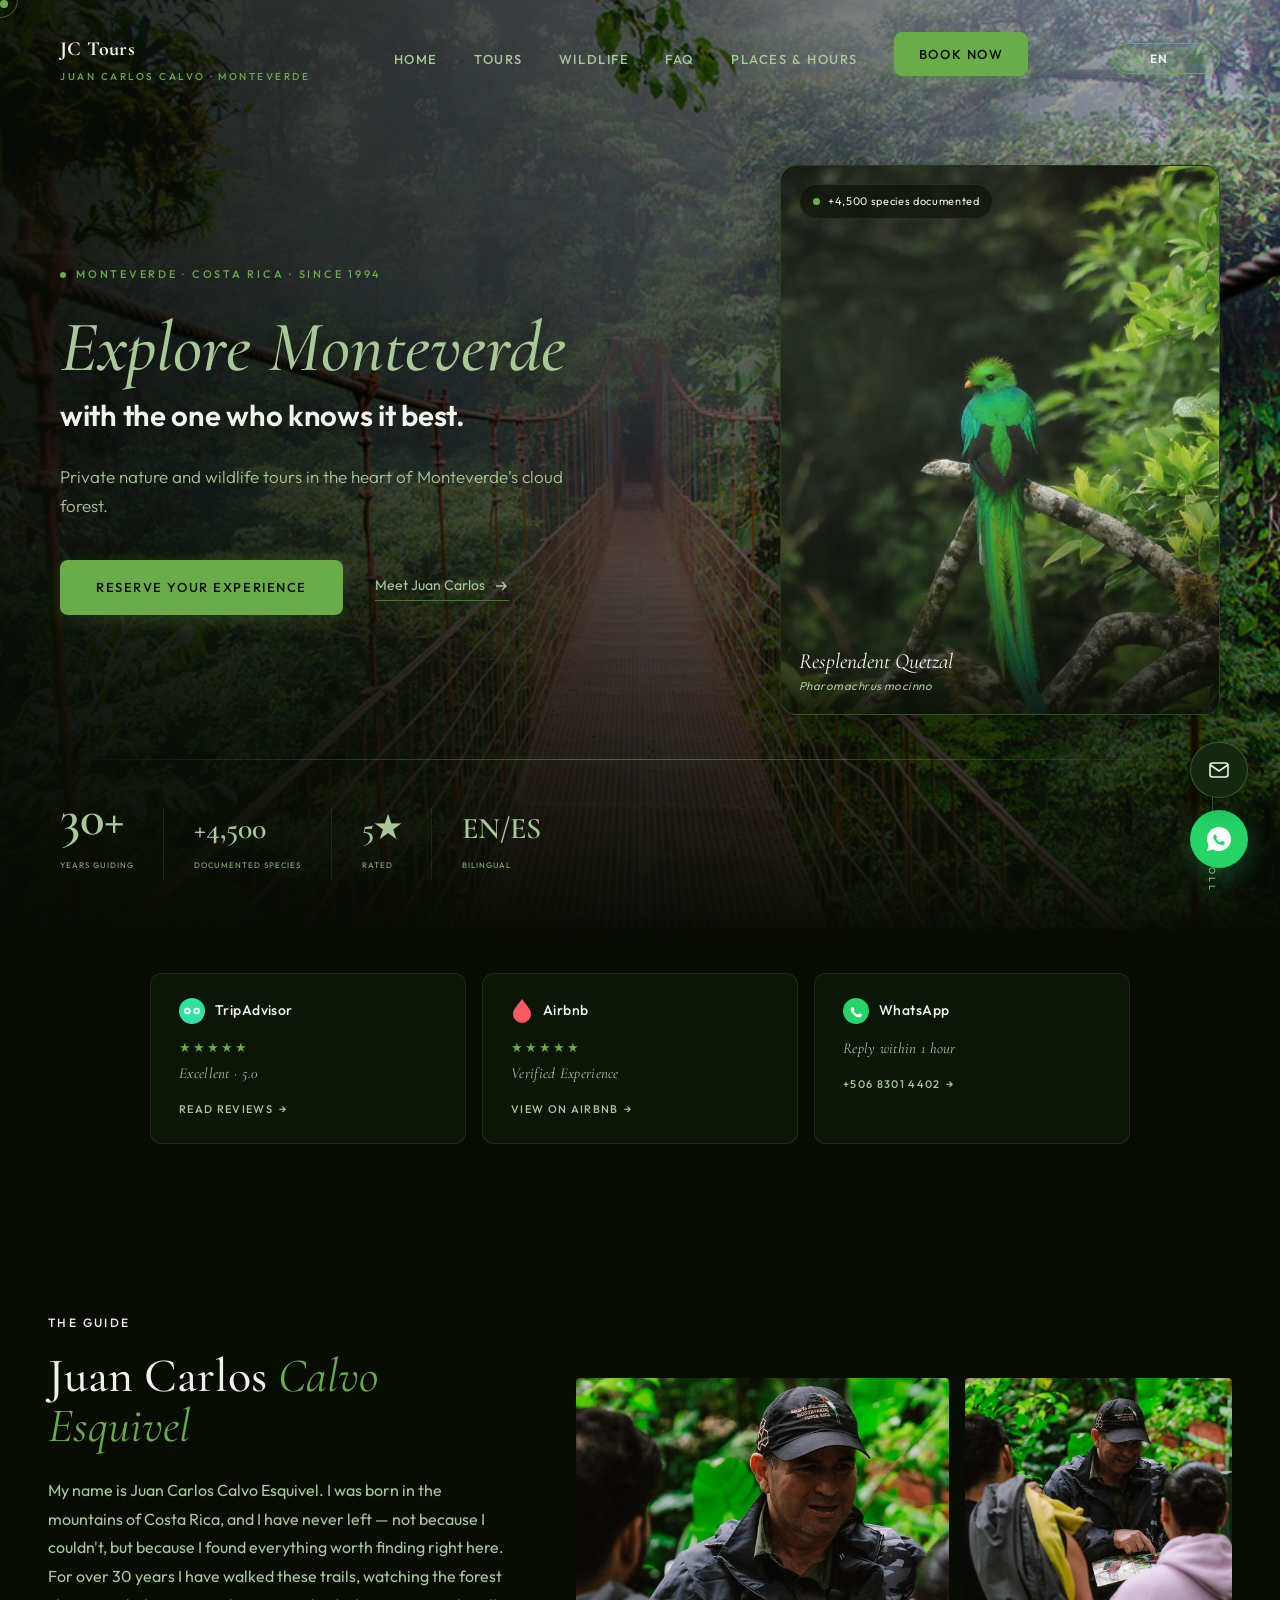
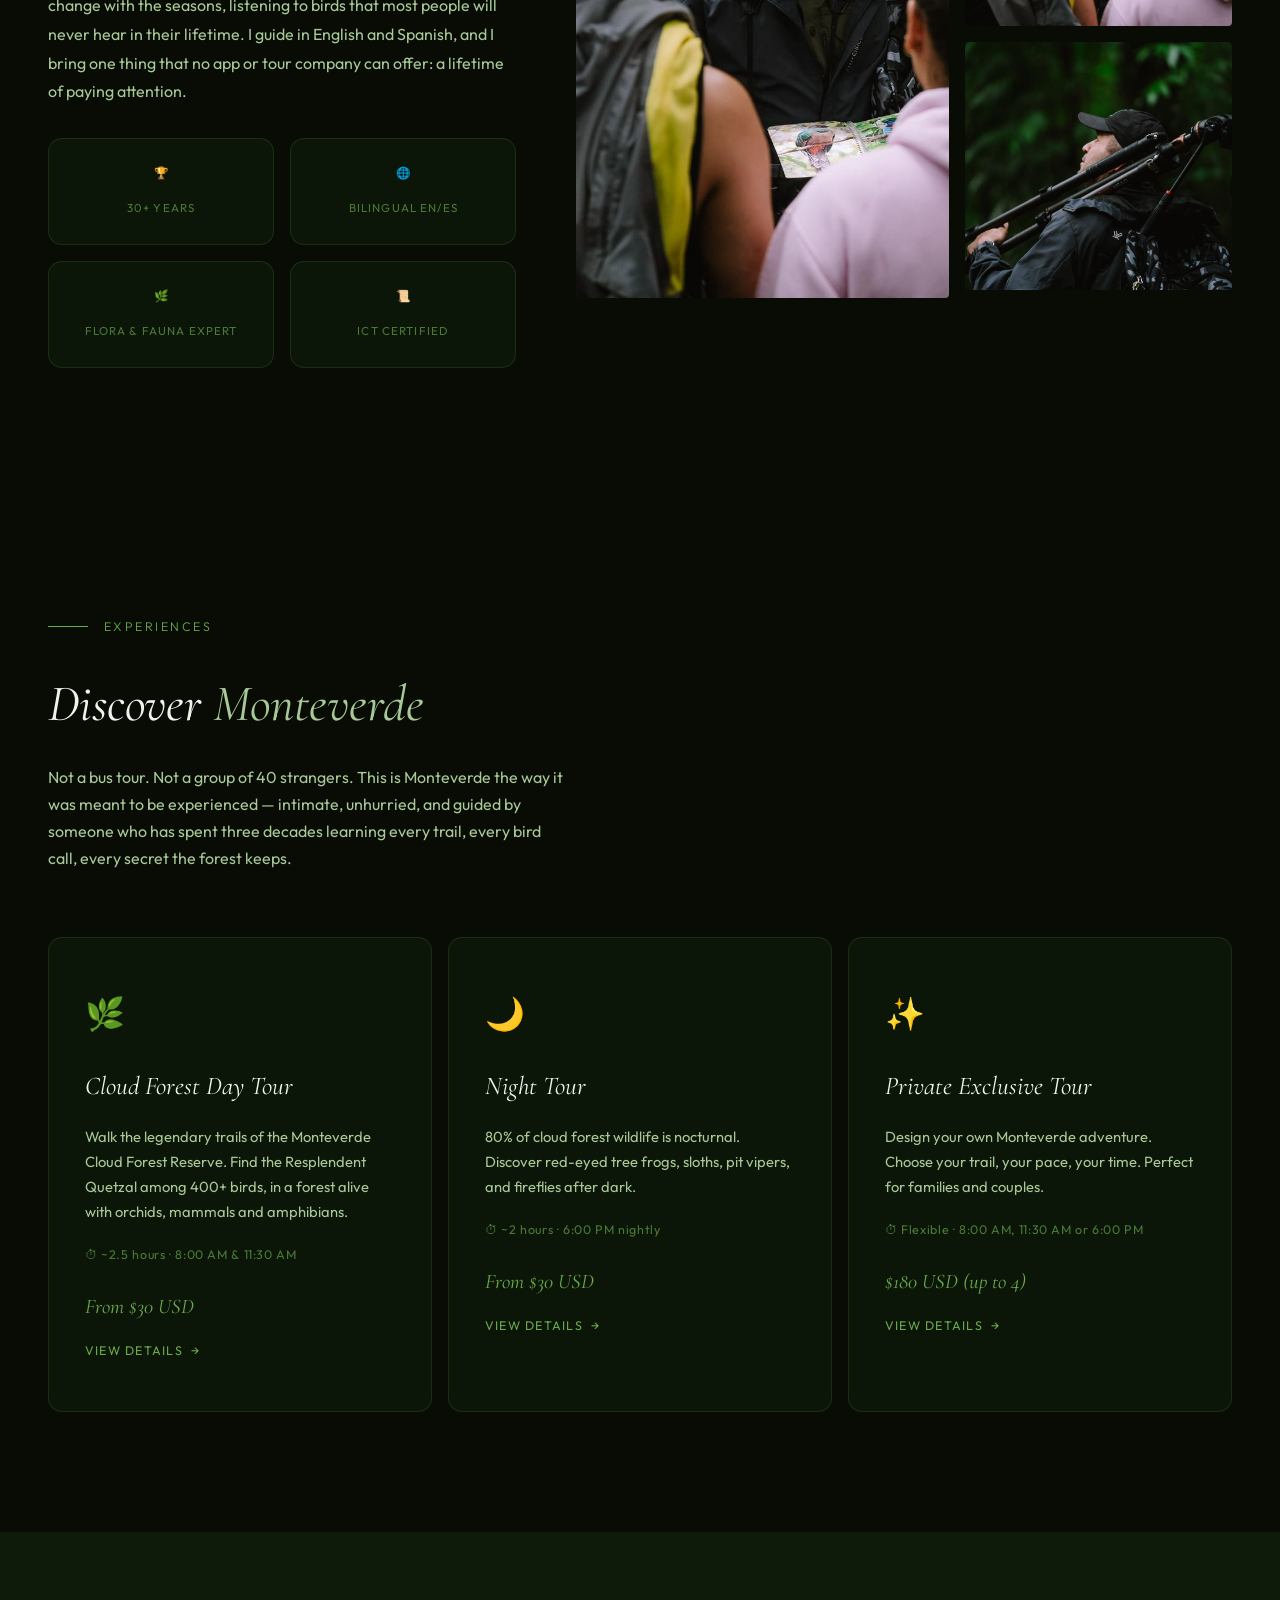
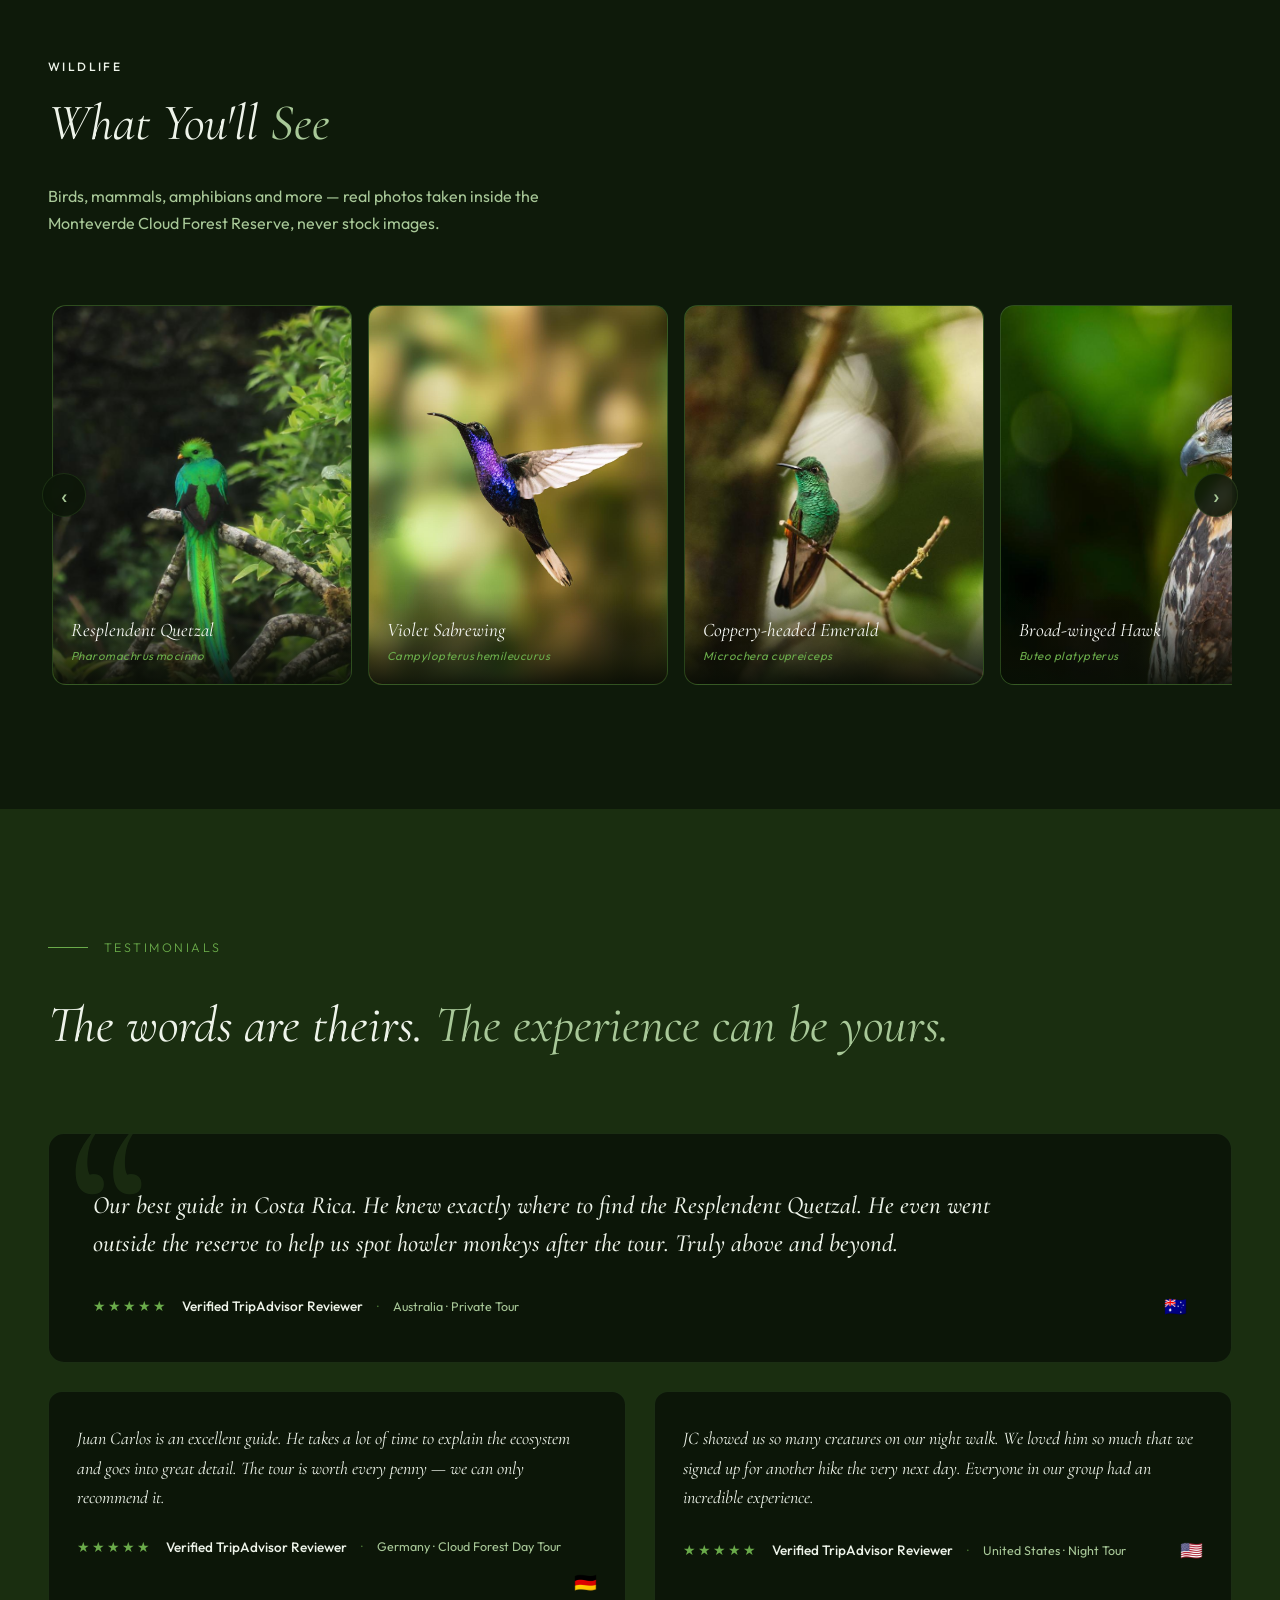
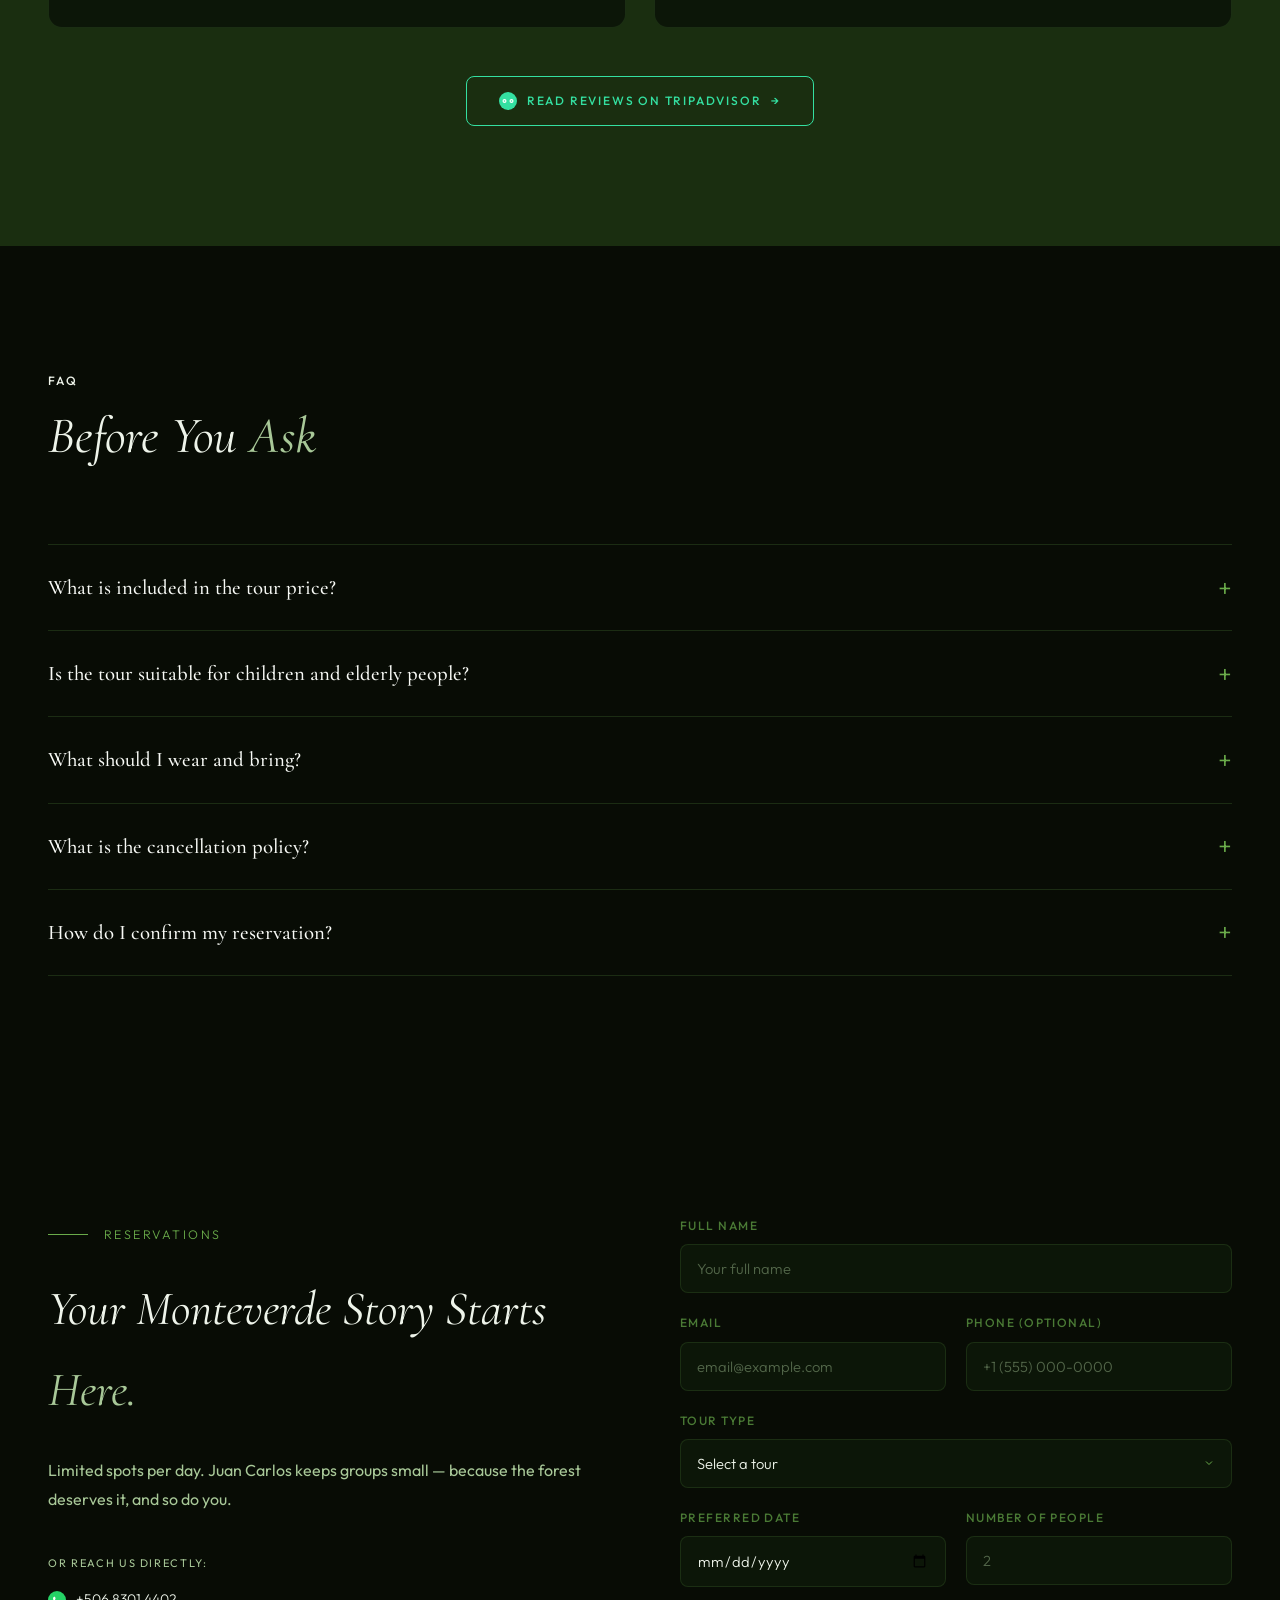
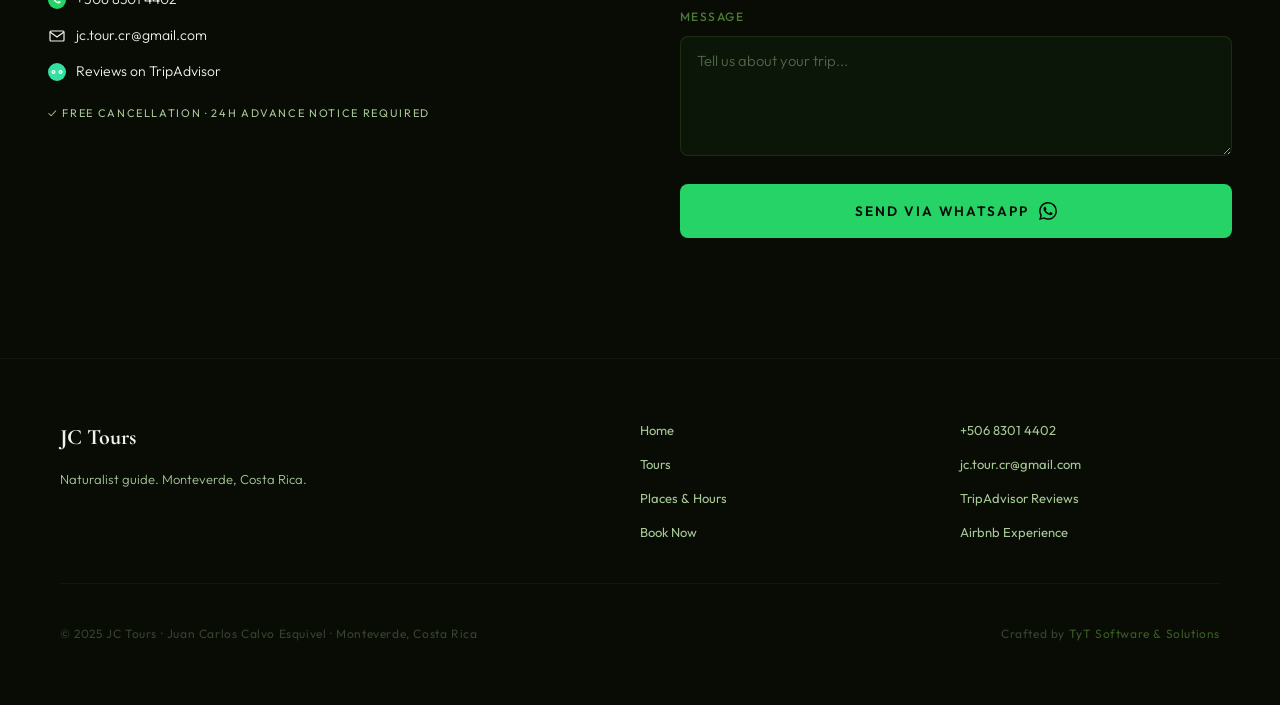
==== index.html @ 294c05a9 "Ronda 3: contact info, hero copy, translation pill, email float, ICT modal, biodiversity + responsiv" ====
<!DOCTYPE html>
<html lang="en">
<head>
  <meta charset="UTF-8">
  <meta name="viewport" content="width=device-width, initial-scale=1.0">
  <title>JC Tours | Monteverde Cloud Forest Guide</title>
  <meta name="description" content="30+ years guiding travelers through Monteverde's cloud forest. Expert naturalist tours, bird watching, and night wildlife experiences in Costa Rica.">
  <link rel="preconnect" href="https://fonts.googleapis.com">
  <link rel="preconnect" href="https://fonts.gstatic.com" crossorigin>
  <link href="https://fonts.googleapis.com/css2?family=Cormorant+Garamond:ital,wght@0,400;0,500;0,600;1,400;1,600&family=Outfit:wght@300;400;500;600&display=swap" rel="stylesheet">
  <link rel="preload" as="image" href="images/hero/hero-bridge.jpg">
  <link rel="stylesheet" href="css/styles.css">
</head>
<body>

  <!-- Hero Section -->
  <section class="hero" id="home">
    <div class="hero-overlay"></div>
    <div class="hero-canvas">
      <div class="orb orb-1"></div>
      <div class="orb orb-2"></div>
      <div class="orb orb-3"></div>
      <div class="grain"></div>
    </div>

    <nav class="hero-nav">
      <a href="index.html" class="logo">
        <span class="logo-main">JC Tours</span>
        <span class="logo-sub">Juan Carlos Calvo &middot; Monteverde</span>
      </a>
      <ul class="nav-links" id="navLinks">
        <li><a href="index.html" data-en="Home" data-es="Inicio">Home</a></li>
        <li><a href="tours.html" data-en="Tours" data-es="Tours">Tours</a></li>
        <li><a href="#wildlife" data-en="Wildlife" data-es="Fauna">Wildlife</a></li>
        <li><a href="#faq" data-en="FAQ" data-es="Preguntas">FAQ</a></li>
        <li><a href="places.html" data-en="Places & Hours" data-es="Lugares">Places & Hours</a></li>
        <li><a href="#booking" class="nav-cta" data-en="Book Now" data-es="Reservar">Book Now</a></li>
      </ul>
      <div class="nav-right">
        <button class="lang-toggle" id="langToggle" type="button" aria-label="Switch language / Cambiar idioma">
          <svg class="lang-toggle-icon" viewBox="0 0 24 24" fill="none" stroke="currentColor" stroke-width="1.6" stroke-linecap="round" stroke-linejoin="round" aria-hidden="true">
            <path d="M4 5h7M9 3v2c0 4-2.4 7-5 8.5"/>
            <path d="M5 9c0 2.6 2.6 4.6 5.5 5.5"/>
            <path d="M12 20l4-9 4 9M13.4 17h5.2"/>
          </svg>
          <span class="lang-code lang-code--active" data-lang-active>EN</span>
          <span class="lang-sep" aria-hidden="true">/</span>
          <span class="lang-code lang-code--inactive" data-lang-inactive>ES</span>
        </button>
        <button class="hamburger" id="hamburger" aria-label="Menu" aria-expanded="false" aria-controls="navLinks">
          <span></span><span></span>
        </button>
      </div>
    </nav>

    <div class="hero-content">
      <div class="hero-main">
        <div class="hero-copy">
          <div class="hero-tag">
            <span class="tag-dot"></span>
            <span data-en="Monteverde &middot; Costa Rica &middot; Since 1994"
                  data-es="Monteverde &middot; Costa Rica &middot; Desde 1994">
              Monteverde &middot; Costa Rica &middot; Since 1994
            </span>
          </div>
          <h1 class="hero-title hero-title--slogan">
            <span class="line-1">
              <em data-en="Explore Monteverde"
                  data-es="Explor&aacute; Monteverde">Explore Monteverde</em>
            </span>
            <span class="line-2"
                  data-en="with the one who knows it best."
                  data-es="con quien mejor lo conoce.">
              with the one who knows it best.
            </span>
          </h1>
          <p class="hero-sub"
             data-en="Private nature and wildlife tours in the heart of Monteverde's cloud forest."
             data-es="Tours privados de naturaleza y fauna en el coraz&oacute;n del bosque nuboso de Monteverde.">
            Private nature and wildlife tours in the heart of Monteverde's cloud forest.
          </p>
          <div class="hero-actions">
            <a href="#booking" class="btn-primary"
               data-en="Reserve Your Experience"
               data-es="Reserv&aacute; tu Experiencia">Reserve Your Experience</a>
            <a href="#guia" class="btn-text">
              <span data-en="Meet Juan Carlos" data-es="Conoc&eacute; a Juan Carlos">Meet Juan Carlos</span>
              <svg width="16" height="16" viewBox="0 0 16 16" fill="none">
                <path d="M3 8h10M9 4l4 4-4 4" stroke="currentColor" stroke-width="1.5"/>
              </svg>
            </a>
          </div>
        </div>

        <aside class="hero-showcase">
          <div class="fauna-spotlight" id="faunaSpotlight" aria-label="Featured cloud forest species">
            <div class="spotlight-atmosphere" aria-hidden="true">
              <span class="spotlight-mist"></span>
              <span class="spotlight-particles">
                <i></i><i></i><i></i><i></i><i></i><i></i><i></i>
              </span>
            </div>
            <div class="spotlight-media"></div>
            <div class="spotlight-overlay">
              <div class="spotlight-badge">
                <span class="spotlight-dot"></span>
                <span data-en="+4,500 species documented" data-es="+4.500 especies documentadas">+4,500 species documented</span>
              </div>
              <div class="spotlight-foot">
                <div class="spotlight-info">
                  <span class="spotlight-common"></span>
                  <span class="spotlight-sci"></span>
                </div>
              </div>
            </div>
          </div>
        </aside>
      </div>

      <div class="hero-stats">
        <div class="stat stat--lead">
          <span class="stat-num" data-target="30" data-suffix="+">30+</span>
          <span class="stat-label" data-en="Years guiding" data-es="A&ntilde;os guiando">Years guiding</span>
        </div>
        <div class="stat">
          <span class="stat-num" data-target="4500" data-prefix="+">+4,500</span>
          <span class="stat-label" data-en="Documented species" data-es="Especies documentadas">Documented species</span>
        </div>
        <div class="stat">
          <span class="stat-num">5&#9733;</span>
          <span class="stat-label" data-en="Rated" data-es="Calificaci&oacute;n">Rated</span>
        </div>
        <div class="stat">
          <span class="stat-num">EN/ES</span>
          <span class="stat-label" data-en="Bilingual" data-es="Biling&uuml;e">Bilingual</span>
        </div>
      </div>
    </div>

    <div class="scroll-indicator">
      <div class="scroll-line"></div>
      <span data-en="Scroll" data-es="Bajar">Scroll</span>
    </div>
  </section>

  <!-- Social Proof Trust Bar -->
  <section class="trust-bar reveal">
    <div class="trust-inner">
      <a href="https://www.tripadvisor.com/Attraction_Review-g309277-d11739359-Reviews-JC_Nature_Tour-Monteverde_Cloud_Forest_Reserve_Monteverde_Province_of_Puntarenas.html"
         target="_blank" rel="noopener" class="trust-item">
        <div class="trust-logo">
          <svg width="26" height="26" viewBox="0 0 28 28" fill="none" aria-hidden="true">
            <circle cx="14" cy="14" r="14" fill="#34E0A1"/>
            <circle cx="9" cy="14" r="3.5" fill="white"/>
            <circle cx="19" cy="14" r="3.5" fill="white"/>
            <circle cx="9" cy="14" r="1.5" fill="#34E0A1"/>
            <circle cx="19" cy="14" r="1.5" fill="#34E0A1"/>
          </svg>
          <span class="trust-platform">TripAdvisor</span>
        </div>
        <div class="trust-rating">
          <span class="trust-stars" aria-hidden="true">&#9733;&#9733;&#9733;&#9733;&#9733;</span>
          <span class="trust-score" data-en="Excellent &middot; 5.0" data-es="Excelente &middot; 5.0">Excellent &middot; 5.0</span>
        </div>
        <span class="trust-cta">
          <span data-en="Read reviews" data-es="Ver rese&ntilde;as">Read reviews</span>
          <span class="trust-arrow" aria-hidden="true">&rarr;</span>
        </span>
      </a>
      <a href="https://www.airbnb.co.cr/experiences/6914172"
         target="_blank" rel="noopener" class="trust-item">
        <div class="trust-logo">
          <svg width="22" height="26" viewBox="0 0 22 26" fill="none" aria-hidden="true">
            <path d="M11 1C7 7 2 11 2 16a9 9 0 0018 0C20 11 15 7 11 1z" fill="#FF5A5F"/>
          </svg>
          <span class="trust-platform">Airbnb</span>
        </div>
        <div class="trust-rating">
          <span class="trust-stars" aria-hidden="true">&#9733;&#9733;&#9733;&#9733;&#9733;</span>
          <span class="trust-score" data-en="Verified Experience" data-es="Experiencia Verificada">Verified Experience</span>
        </div>
        <span class="trust-cta">
          <span data-en="View on Airbnb" data-es="Ver en Airbnb">View on Airbnb</span>
          <span class="trust-arrow" aria-hidden="true">&rarr;</span>
        </span>
      </a>
      <a href="https://wa.me/50683014402" target="_blank" rel="noopener" class="trust-item">
        <div class="trust-logo">
          <svg width="26" height="26" viewBox="0 0 28 28" fill="none" aria-hidden="true">
            <circle cx="14" cy="14" r="14" fill="#25D366"/>
            <path d="M20 17.5c-.3-.1-1.7-.8-2-1-.3-.1-.5-.1-.7.1-.2.3-.8.9-1 1.1-.2.2-.3.2-.6.1-.3-.2-1.3-.5-2.5-1.6-.9-.8-1.5-1.8-1.7-2.1-.2-.3 0-.5.1-.6.1-.1.3-.3.4-.4.1-.1.2-.3.2-.4 0-.2-.7-1.7-.9-2.3-.2-.6-.5-.5-.7-.5h-.6c-.2 0-.5.1-.8.4-.3.3-1 1-1 2.4s1.1 2.8 1.2 3c.1.2 2.1 3.2 5.1 4.5.7.3 1.3.5 1.7.6.7.2 1.4.2 1.9.1.6-.1 1.7-.7 2-1.4.2-.7.2-1.2.2-1.3 0-.1-.2-.2-.5-.3z" fill="white"/>
          </svg>
          <span class="trust-platform">WhatsApp</span>
        </div>
        <div class="trust-rating">
          <span class="trust-score" data-en="Reply within 1 hour" data-es="Responde en 1 hora">Reply within 1 hour</span>
        </div>
        <span class="trust-cta">
          <span>+506 8301 4402</span>
          <span class="trust-arrow" aria-hidden="true">&rarr;</span>
        </span>
      </a>
    </div>
  </section>

  <!-- The Guide -->
  <section class="section about" id="guia">
    <div class="container about-grid">
      <div class="about-text reveal">
        <span class="section-tag" data-en="THE GUIDE" data-es="EL GU&Iacute;A">THE GUIDE</span>
        <h2 class="section-title" data-en="Juan Carlos <em>Calvo Esquivel</em>" data-es="Juan Carlos <em>Calvo Esquivel</em>">Juan Carlos <em>Calvo Esquivel</em></h2>
        <p data-en="My name is Juan Carlos Calvo Esquivel. I was born in the mountains of Costa Rica, and I have never left &mdash; not because I couldn't, but because I found everything worth finding right here. For over 30 years I have walked these trails, watching the forest change with the seasons, listening to birds that most people will never hear in their lifetime. I guide in English and Spanish, and I bring one thing that no app or tour company can offer: a lifetime of paying attention."
           data-es="Mi nombre es Juan Carlos Calvo Esquivel. Nac&iacute; en las monta&ntilde;as de Costa Rica y nunca me fui &mdash; no porque no pudiera, sino porque aqu&iacute; encontr&eacute; todo lo que vale la pena encontrar. Por m&aacute;s de 30 a&ntilde;os he caminado estos senderos, viendo el bosque cambiar con las estaciones, escuchando aves que la mayor&iacute;a nunca escuchar&aacute; en su vida. Gu&iacute;o en ingl&eacute;s y espa&ntilde;ol, y traigo algo que ninguna app ni agencia puede ofrecer: una vida entera prestando atenci&oacute;n.">My name is Juan Carlos Calvo Esquivel. I was born in the mountains of Costa Rica, and I have never left &mdash; not because I couldn't, but because I found everything worth finding right here. For over 30 years I have walked these trails, watching the forest change with the seasons, listening to birds that most people will never hear in their lifetime. I guide in English and Spanish, and I bring one thing that no app or tour company can offer: a lifetime of paying attention.</p>

        <div class="credential-badges">
          <div class="credential">
            <span class="credential-icon">&#127942;</span>
            <span data-en="30+ Years" data-es="30+ A&ntilde;os">30+ Years</span>
          </div>
          <div class="credential">
            <span class="credential-icon">&#127760;</span>
            <span data-en="Bilingual EN/ES" data-es="Biling&uuml;e EN/ES">Bilingual EN/ES</span>
          </div>
          <div class="credential">
            <span class="credential-icon">&#127807;</span>
            <span data-en="Flora & Fauna Expert" data-es="Experto en Flora y Fauna">Flora & Fauna Expert</span>
          </div>
          <button type="button" class="credential credential-btn" id="ictTrigger"
                  aria-haspopup="dialog" aria-controls="ictModal"
                  aria-label="ICT Certified &mdash; view certificate / Certificado ICT &mdash; ver certificado">
            <span class="credential-icon">&#128220;</span>
            <span data-en="ICT Certified" data-es="Certificado ICT">ICT Certified</span>
          </button>
        </div>
      </div>
      <div class="guide-photos">
        <div class="guide-photo-main">
          <img src="images/guide/guide-group.jpeg" alt="Juan Carlos with guests in Monteverde">
        </div>
        <div class="guide-photo-stack">
          <img src="images/guide/guide-teaching.jpeg" alt="Juan Carlos explaining wildlife">
          <img src="images/guide/guide-action.jpeg" alt="Juan Carlos scanning the forest canopy">
        </div>
      </div>
    </div>
  </section>

  <!-- Featured Experiences -->
  <section class="section">
    <div class="container">
      <div class="section-header reveal">
        <div class="eyebrow" data-en="Experiences" data-es="Experiencias">Experiences</div>
        <h2 data-en="Discover <em>Monteverde</em>" data-es="Descubre <em>Monteverde</em>">Discover <em>Monteverde</em></h2>
        <p data-en="Not a bus tour. Not a group of 40 strangers. This is Monteverde the way it was meant to be experienced &mdash; intimate, unhurried, and guided by someone who has spent three decades learning every trail, every bird call, every secret the forest keeps."
           data-es="No es un tour en bus. No es un grupo de 40 extra&ntilde;os. Esto es Monteverde como debe experimentarse &mdash; &iacute;ntimo, sin prisa, guiado por alguien que ha pasado tres d&eacute;cadas aprendiendo cada sendero.">Not a bus tour. Not a group of 40 strangers. This is Monteverde the way it was meant to be experienced &mdash; intimate, unhurried, and guided by someone who has spent three decades learning every trail, every bird call, every secret the forest keeps.</p>
      </div>
      <div class="experiences-grid">
        <div class="exp-card reveal">
          <span class="exp-icon">&#127807;</span>
          <h3 data-en="Cloud Forest Day Tour" data-es="Tour Diurno del Bosque Nuboso">Cloud Forest Day Tour</h3>
          <p data-en="Walk the legendary trails of the Monteverde Cloud Forest Reserve. Find the Resplendent Quetzal among 400+ birds, in a forest alive with orchids, mammals and amphibians." data-es="Record&aacute; los senderos legendarios de la Reserva del Bosque Nuboso de Monteverde. Encontr&aacute; el Quetzal Resplandeciente entre m&aacute;s de 400 aves, en un bosque lleno de orqu&iacute;deas, mam&iacute;feros y anfibios.">Walk the legendary trails of the Monteverde Cloud Forest Reserve. Find the Resplendent Quetzal among 400+ birds, in a forest alive with orchids, mammals and amphibians.</p>
          <div class="exp-meta">
            <span data-en="&#9201; ~2.5 hours &middot; 8:00 AM & 11:30 AM" data-es="&#9201; ~2.5 horas &middot; 8:00 AM & 11:30 AM">&#9201; ~2.5 hours &middot; 8:00 AM & 11:30 AM</span>
          </div>
          <div class="exp-price" data-en="From $30 USD" data-es="Desde $30 USD">From $30 USD</div>
          <a href="tours.html#day-tour" class="exp-link"><span data-en="View Details" data-es="Ver Detalles">View Details</span><span class="exp-arrow" aria-hidden="true">&rarr;</span></a>
        </div>
        <div class="exp-card reveal">
          <span class="exp-icon">&#127769;</span>
          <h3 data-en="Night Tour" data-es="Tour Nocturno">Night Tour</h3>
          <p data-en="80% of cloud forest wildlife is nocturnal. Discover red-eyed tree frogs, sloths, pit vipers, and fireflies after dark." data-es="El 80% de la fauna del bosque nuboso es nocturna. Descubre ranas de ojos rojos, perezosos, v&iacute;boras y luci&eacute;rnagas.">80% of cloud forest wildlife is nocturnal. Discover red-eyed tree frogs, sloths, pit vipers, and fireflies after dark.</p>
          <div class="exp-meta">
            <span data-en="&#9201; ~2 hours &middot; 6:00 PM nightly" data-es="&#9201; ~2 horas &middot; 6:00 PM cada noche">&#9201; ~2 hours &middot; 6:00 PM nightly</span>
          </div>
          <div class="exp-price" data-en="From $30 USD" data-es="Desde $30 USD">From $30 USD</div>
          <a href="tours.html#night-tour" class="exp-link"><span data-en="View Details" data-es="Ver Detalles">View Details</span><span class="exp-arrow" aria-hidden="true">&rarr;</span></a>
        </div>
        <div class="exp-card reveal">
          <span class="exp-icon">&#10024;</span>
          <h3 data-en="Private Exclusive Tour" data-es="Tour Privado Exclusivo">Private Exclusive Tour</h3>
          <p data-en="Design your own Monteverde adventure. Choose your trail, your pace, your time. Perfect for families and couples." data-es="Dise&ntilde;a tu propia aventura en Monteverde. Escoge tu sendero, tu ritmo, tu horario. Perfecto para familias y parejas.">Design your own Monteverde adventure. Choose your trail, your pace, your time. Perfect for families and couples.</p>
          <div class="exp-meta">
            <span data-en="&#9201; Flexible &middot; 8:00 AM, 11:30 AM or 6:00 PM" data-es="&#9201; Flexible &middot; 8:00 AM, 11:30 AM o 6:00 PM">&#9201; Flexible &middot; 8:00 AM, 11:30 AM or 6:00 PM</span>
          </div>
          <div class="exp-price" data-en="$180 USD (up to 4)" data-es="$180 USD (hasta 4)">$180 USD (up to 4)</div>
          <a href="tours.html#private-tour" class="exp-link"><span data-en="View Details" data-es="Ver Detalles">View Details</span><span class="exp-arrow" aria-hidden="true">&rarr;</span></a>
        </div>
      </div>
    </div>
  </section>

  <!-- Wildlife -->
  <section class="wildlife" id="wildlife">
    <div class="container">
      <div class="section-header">
        <span class="section-tag" data-en="WILDLIFE" data-es="FAUNA">WILDLIFE</span>
        <h2 class="section-title" data-en="What You'll <em>See</em>" data-es="Qu&eacute; <em>Ver&aacute;s</em>">What You'll <em>See</em></h2>
        <p class="section-sub"
           data-en="Birds, mammals, amphibians and more &mdash; real photos taken inside the Monteverde Cloud Forest Reserve, never stock images."
           data-es="Aves, mam&iacute;feros, anfibios y m&aacute;s &mdash; fotos reales tomadas dentro de la Reserva de Monteverde, nunca de banco de im&aacute;genes.">
          Birds, mammals, amphibians and more &mdash; real photos taken inside the Monteverde Cloud Forest Reserve, never stock images.
        </p>
      </div>
      <div class="fauna-carousel" id="faunaCarousel">
        <button class="fauna-arrow fauna-arrow--prev" type="button" aria-label="Previous species"
                data-label-en="Previous species" data-label-es="Especie anterior">&#8249;</button>
        <div class="fauna-viewport">
          <div class="fauna-track"></div>
        </div>
        <button class="fauna-arrow fauna-arrow--next" type="button" aria-label="Next species"
                data-label-en="Next species" data-label-es="Siguiente especie">&#8250;</button>
      </div>
    </div>
  </section>

  <!-- Testimonials -->
  <section class="section testimonials-section">
    <div class="container">
      <div class="section-header reveal">
        <div class="eyebrow" data-en="Testimonials" data-es="Testimonios">Testimonials</div>
        <h2 data-en="The words are theirs. <em>The experience can be yours.</em>" data-es="Las palabras son de ellos. <em>La experiencia puede ser tuya.</em>">The words are theirs. <em>The experience can be yours.</em></h2>
      </div>
      <div class="testimonials">
        <figure class="tm-feature reveal">
          <blockquote class="tm-quote" data-en="Our best guide in Costa Rica. He knew exactly where to find the Resplendent Quetzal. He even went outside the reserve to help us spot howler monkeys after the tour. Truly above and beyond." data-es="El mejor gu&iacute;a en Costa Rica. Sab&iacute;a exactamente d&oacute;nde encontrar el Quetzal Resplandeciente. Incluso fue fuera de la reserva para ayudarnos a ver monos congo despu&eacute;s del tour. Mucho m&aacute;s all&aacute; de lo esperado.">Our best guide in Costa Rica. He knew exactly where to find the Resplendent Quetzal. He even went outside the reserve to help us spot howler monkeys after the tour. Truly above and beyond.</blockquote>
          <figcaption class="tm-meta">
            <span class="tm-stars" aria-hidden="true">&#9733;&#9733;&#9733;&#9733;&#9733;</span>
            <span class="tm-author">Verified TripAdvisor Reviewer</span>
            <span class="tm-origin" data-en="Australia &middot; Private Tour" data-es="Australia &middot; Tour Privado">Australia &middot; Private Tour</span>
            <span class="tm-flag" aria-hidden="true">&#127462;&#127482;</span>
          </figcaption>
        </figure>

        <div class="tm-secondary">
          <figure class="tm-card reveal">
            <blockquote class="tm-quote-sm" data-en="Juan Carlos is an excellent guide. He takes a lot of time to explain the ecosystem and goes into great detail. The tour is worth every penny &mdash; we can only recommend it." data-es="Juan Carlos es un excelente gu&iacute;a. Se toma el tiempo para explicar el ecosistema en gran detalle. Vale absolutamente cada centavo &mdash; lo recomendamos sin dudar.">Juan Carlos is an excellent guide. He takes a lot of time to explain the ecosystem and goes into great detail. The tour is worth every penny &mdash; we can only recommend it.</blockquote>
            <figcaption class="tm-meta">
              <span class="tm-stars" aria-hidden="true">&#9733;&#9733;&#9733;&#9733;&#9733;</span>
              <span class="tm-author">Verified TripAdvisor Reviewer</span>
              <span class="tm-origin" data-en="Germany &middot; Cloud Forest Day Tour" data-es="Alemania &middot; Tour Diurno">Germany &middot; Cloud Forest Day Tour</span>
              <span class="tm-flag" aria-hidden="true">&#127465;&#127466;</span>
            </figcaption>
          </figure>
          <figure class="tm-card reveal">
            <blockquote class="tm-quote-sm" data-en="JC showed us so many creatures on our night walk. We loved him so much that we signed up for another hike the very next day. Everyone in our group had an incredible experience." data-es="JC nos mostr&oacute; tantas criaturas en el tour nocturno. Lo disfrutamos tanto que nos inscribimos en otra caminata al d&iacute;a siguiente. Todo el grupo vivi&oacute; una experiencia incre&iacute;ble.">JC showed us so many creatures on our night walk. We loved him so much that we signed up for another hike the very next day. Everyone in our group had an incredible experience.</blockquote>
            <figcaption class="tm-meta">
              <span class="tm-stars" aria-hidden="true">&#9733;&#9733;&#9733;&#9733;&#9733;</span>
              <span class="tm-author">Verified TripAdvisor Reviewer</span>
              <span class="tm-origin" data-en="United States &middot; Night Tour" data-es="Estados Unidos &middot; Tour Nocturno">United States &middot; Night Tour</span>
              <span class="tm-flag" aria-hidden="true">&#127482;&#127480;</span>
            </figcaption>
          </figure>
        </div>
      </div>

      <div style="text-align:center;margin-top:48px;" class="reveal">
        <a href="https://www.tripadvisor.com/Attraction_Review-g309277-d11739359-Reviews-JC_Nature_Tour-Monteverde_Cloud_Forest_Reserve_Monteverde_Province_of_Puntarenas.html"
           target="_blank" rel="noopener" class="btn-tripadvisor">
          <svg width="18" height="18" viewBox="0 0 18 18" fill="none" aria-hidden="true">
            <circle cx="9" cy="9" r="9" fill="#34E0A1"/>
            <circle cx="5.5" cy="9" r="2" fill="white"/>
            <circle cx="12.5" cy="9" r="2" fill="white"/>
            <circle cx="5.5" cy="9" r=".8" fill="#34E0A1"/>
            <circle cx="12.5" cy="9" r=".8" fill="#34E0A1"/>
          </svg>
          <span data-en="Read reviews on TripAdvisor" data-es="Ver rese&ntilde;as en TripAdvisor">Read reviews on TripAdvisor</span>
          <span class="ta-arrow" aria-hidden="true">&rarr;</span>
        </a>
      </div>
    </div>
  </section>

  <!-- FAQ -->
  <section class="faq" id="faq">
    <div class="container">
      <div class="section-header">
        <span class="section-tag" data-en="FAQ" data-es="PREGUNTAS">FAQ</span>
        <h2 class="section-title" data-en="Before You <em>Ask</em>" data-es="Antes de <em>Preguntar</em>">Before You <em>Ask</em></h2>
      </div>
      <div class="faq-list">

        <div class="faq-item">
          <button class="faq-question" aria-expanded="false">
            <span data-en="What is included in the tour price?"
                  data-es="&iquest;Qu&eacute; incluye el precio del tour?">What is included in the tour price?</span>
            <span class="faq-icon">+</span>
          </button>
          <div class="faq-answer">
            <p data-en="The price includes expert guide service, high-quality optical equipment (telescope and binoculars), and a printed bird identification guide. Reserve entry fees are NOT included &mdash; paid separately at the entrance."
               data-es="El precio incluye gu&iacute;a experto, equipo &oacute;ptico de alta calidad (telescopio y binoculares) y gu&iacute;a impresa de identificaci&oacute;n de aves. Las entradas a la reserva NO est&aacute;n incluidas &mdash; se pagan aparte en la entrada.">The price includes expert guide service, telescope, binoculars, and a bird ID guide. Reserve entry fees are paid separately at the entrance.</p>
          </div>
        </div>

        <div class="faq-item">
          <button class="faq-question" aria-expanded="false">
            <span data-en="Is the tour suitable for children and elderly people?"
                  data-es="&iquest;Es el tour apto para ni&ntilde;os y adultos mayores?">Is the tour suitable for children and elderly people?</span>
            <span class="faq-icon">+</span>
          </button>
          <div class="faq-answer">
            <p data-en="Yes. The trails are well-maintained and accessible. Juan Carlos adapts the pace to every group. The Private Tour is especially recommended for families and older adults."
               data-es="S&iacute;. Los senderos est&aacute;n bien mantenidos y son accesibles. Juan Carlos adapta el ritmo a cada grupo. El Tour Privado es especialmente recomendado para familias y adultos mayores.">Yes. Juan Carlos adapts the pace to every group. The Private Tour is especially recommended for families with children and older adults.</p>
          </div>
        </div>

        <div class="faq-item">
          <button class="faq-question" aria-expanded="false">
            <span data-en="What should I wear and bring?"
                  data-es="&iquest;Qu&eacute; ropa y equipo debo traer?">What should I wear and bring?</span>
            <span class="faq-icon">+</span>
          </button>
          <div class="faq-answer">
            <p data-en="Wear long pants, a light waterproof jacket, and comfortable closed-toe shoes or hiking boots. Bring water, insect repellent, and a camera. The cloud forest is cool and misty &mdash; layers are recommended."
               data-es="Use pantal&oacute;n largo, chaqueta impermeable liviana y zapatos cerrados o botas de senderismo. Traiga agua, repelente y c&aacute;mara. El bosque nuboso es fresco y h&uacute;medo &mdash; se recomiendan capas.">Long pants, light waterproof jacket, and hiking shoes. Bring water, repellent, and a camera. Layers recommended &mdash; the cloud forest is cool and misty.</p>
          </div>
        </div>

        <div class="faq-item">
          <button class="faq-question" aria-expanded="false">
            <span data-en="What is the cancellation policy?"
                  data-es="&iquest;Cu&aacute;l es la pol&iacute;tica de cancelaci&oacute;n?">What is the cancellation policy?</span>
            <span class="faq-icon">+</span>
          </button>
          <div class="faq-answer">
            <p data-en="Free cancellation with 24 hours advance notice. Tours operate rain or shine &mdash; the cloud forest is beautiful in all weather. In case of severe weather, Juan Carlos will contact you directly to reschedule."
               data-es="Cancelaci&oacute;n gratuita con 24 horas de anticipaci&oacute;n. Los tours operan con lluvia o sol. En caso de clima severo, Juan Carlos le contactar&aacute; para reagendar.">Free cancellation with 24h notice. Tours run rain or shine. Severe weather &rarr; Juan Carlos contacts you to reschedule.</p>
          </div>
        </div>

        <div class="faq-item">
          <button class="faq-question" aria-expanded="false">
            <span data-en="How do I confirm my reservation?"
                  data-es="&iquest;C&oacute;mo confirmo mi reservaci&oacute;n?">How do I confirm my reservation?</span>
            <span class="faq-icon">+</span>
          </button>
          <div class="faq-answer">
            <p data-en="Fill out the form below and Juan Carlos will confirm via WhatsApp within a few hours. You can also message him directly at +506 8301 4402. Spots are limited &mdash; early booking is recommended."
               data-es="Complete el formulario abajo y Juan Carlos confirmar&aacute; por WhatsApp en pocas horas. Tambi&eacute;n puede escribirle al +506 8301 4402. Los cupos son limitados &mdash; se recomienda reservar con anticipaci&oacute;n.">Fill out the form below and Juan Carlos confirms via WhatsApp within hours. Direct: +506 8301 4402. Spots are limited.</p>
          </div>
        </div>

      </div>
    </div>
  </section>

  <!-- Booking / Contact -->
  <section class="section booking-section" id="booking">
    <div class="container">
      <div class="booking-grid">
        <div class="booking-info reveal">
          <div class="eyebrow" data-en="Reservations" data-es="Reservaciones">Reservations</div>
          <h2 data-en="Your Monteverde Story Starts <em>Here.</em>" data-es="Tu historia en Monteverde empieza <em>aqu&iacute;.</em>">Your Monteverde Story Starts <em>Here.</em></h2>
          <p data-en="Limited spots per day. Juan Carlos keeps groups small &mdash; because the forest deserves it, and so do you." data-es="Cupos limitados por d&iacute;a. Juan Carlos mantiene grupos peque&ntilde;os &mdash; porque el bosque lo merece, y vos tambi&eacute;n.">Limited spots per day. Juan Carlos keeps groups small &mdash; because the forest deserves it, and so do you.</p>

          <div class="direct-contact">
            <p data-en="Or reach us directly:" data-es="O cont&aacute;ctanos directamente:">Or reach us directly:</p>
            <div class="contact-methods">
              <a href="https://wa.me/50683014402" target="_blank" class="contact-method">
                <svg width="18" height="18" viewBox="0 0 18 18" fill="none">
                  <circle cx="9" cy="9" r="9" fill="#25D366"/>
                  <path d="M12.5 10.5c-.2-.1-1.1-.5-1.3-.6-.2-.1-.3-.1-.5.1-.1.2-.5.6-.6.7-.1.1-.2.1-.4 0-.2-.1-.8-.3-1.6-1-.6-.5-.9-1.1-1-1.3-.1-.2 0-.3.1-.4l.3-.3c.1-.1.1-.2.1-.3 0-.1-.4-1-.6-1.4-.1-.4-.3-.3-.4-.3h-.4c-.1 0-.3 0-.5.2-.2.2-.7.6-.7 1.5s.7 1.8.8 1.9c.1.1 1.3 2 3.2 2.8.5.2.8.3 1.1.4.5.1.9.1 1.2 0 .4-.1 1.1-.4 1.2-.9.1-.4.1-.8.1-.8 0-.1-.1-.1-.3-.2z" fill="white"/>
                </svg>
                <span>+506 8301 4402</span>
              </a>
              <a href="mailto:jc.tour.cr@gmail.com" class="contact-method">
                <svg width="18" height="18" viewBox="0 0 18 18" fill="none">
                  <rect x="2" y="4" width="14" height="10" rx="1" stroke="currentColor" stroke-width="1.2" fill="none"/>
                  <path d="M2 5l7 5 7-5" stroke="currentColor" stroke-width="1.2"/>
                </svg>
                <span>jc.tour.cr@gmail.com</span>
              </a>
              <a href="https://www.tripadvisor.com/Attraction_Review-g309277-d11739359-Reviews-JC_Nature_Tour-Monteverde_Cloud_Forest_Reserve_Monteverde_Province_of_Puntarenas.html"
                 target="_blank" class="contact-method">
                <svg width="18" height="18" viewBox="0 0 18 18" fill="none">
                  <circle cx="9" cy="9" r="9" fill="#34E0A1"/>
                  <circle cx="5.5" cy="9" r="2" fill="white"/>
                  <circle cx="12.5" cy="9" r="2" fill="white"/>
                  <circle cx="5.5" cy="9" r=".8" fill="#34E0A1"/>
                  <circle cx="12.5" cy="9" r=".8" fill="#34E0A1"/>
                </svg>
                <span data-en="Reviews on TripAdvisor" data-es="Rese&ntilde;as en TripAdvisor">Reviews on TripAdvisor</span>
              </a>
            </div>
            <p class="cancel-note" data-en="&#10003; Free cancellation &middot; 24h advance notice required"
               data-es="&#10003; Cancelaci&oacute;n gratuita &middot; Aviso con 24h de anticipaci&oacute;n">
              &#10003; Free cancellation &middot; 24h advance notice required
            </p>
          </div>
        </div>

        <form class="booking-form reveal" id="booking-form" onsubmit="return false;">
          <div class="form-group">
            <label for="f-name" data-en="Full Name" data-es="Nombre Completo">Full Name</label>
            <input type="text" id="f-name" name="name" required data-en-placeholder="Your full name" data-es-placeholder="Tu nombre completo" placeholder="Your full name">
          </div>
          <div class="form-row">
            <div class="form-group">
              <label for="f-email" data-en="Email" data-es="Correo Electr&oacute;nico">Email</label>
              <input type="email" id="f-email" name="email" required placeholder="email@example.com">
            </div>
            <div class="form-group">
              <label for="f-phone" data-en="Phone (optional)" data-es="Tel&eacute;fono (opcional)">Phone (optional)</label>
              <input type="tel" id="f-phone" name="phone" placeholder="+1 (555) 000-0000">
            </div>
          </div>
          <div class="form-group">
            <label for="f-tour" data-en="Tour Type" data-es="Tipo de Tour">Tour Type</label>
            <select id="f-tour" name="tour" required>
              <option value="" data-en="Select a tour" data-es="Selecciona un tour">Select a tour</option>
              <option value="day" data-en="Cloud Forest Day Tour" data-es="Tour Diurno del Bosque Nuboso">Cloud Forest Day Tour</option>
              <option value="night" data-en="Night Tour &mdash; Refugio Monteverde" data-es="Tour Nocturno &mdash; Refugio Monteverde">Night Tour &mdash; Refugio Monteverde</option>
              <option value="private" data-en="Private Exclusive Tour" data-es="Tour Privado Exclusivo">Private Exclusive Tour</option>
            </select>
          </div>
          <div class="form-row">
            <div class="form-group">
              <label for="f-date" data-en="Preferred Date" data-es="Fecha Preferida">Preferred Date</label>
              <input type="date" id="f-date" name="date" required>
            </div>
            <div class="form-group">
              <label for="f-people" data-en="Number of People" data-es="N&uacute;mero de Personas">Number of People</label>
              <input type="number" id="f-people" name="people" min="1" max="20" required placeholder="2">
            </div>
          </div>
          <div class="form-group">
            <label for="f-message" data-en="Message" data-es="Mensaje">Message</label>
            <textarea id="f-message" name="message" rows="4" data-en-placeholder="Tell us about your trip..." data-es-placeholder="Cu&eacute;ntanos sobre tu viaje..."></textarea>
          </div>
          <button type="submit" class="btn-submit" id="whatsapp-submit">
            <span data-en="SEND VIA WHATSAPP" data-es="ENVIAR POR WHATSAPP">SEND VIA WHATSAPP</span>
            <svg width="18" height="18" viewBox="0 0 24 24" fill="currentColor" style="flex-shrink:0">
              <path d="M17.472 14.382c-.297-.149-1.758-.867-2.03-.967-.273-.099-.471-.148-.67.15-.197.297-.767.966-.94 1.164-.173.199-.347.223-.644.075-.297-.15-1.255-.463-2.39-1.475-.883-.788-1.48-1.761-1.653-2.059-.173-.297-.018-.458.13-.606.134-.133.298-.347.446-.52.149-.174.198-.298.298-.497.099-.198.05-.371-.025-.52-.075-.149-.669-1.612-.916-2.207-.242-.579-.487-.5-.669-.51-.173-.008-.371-.01-.57-.01-.198 0-.52.074-.792.372-.272.297-1.04 1.016-1.04 2.479 0 1.462 1.065 2.875 1.213 3.074.149.198 2.096 3.2 5.077 4.487.709.306 1.262.489 1.694.625.712.227 1.36.195 1.871.118.571-.085 1.758-.719 2.006-1.413.248-.694.248-1.289.173-1.413-.074-.124-.272-.198-.57-.347m-5.421 7.403h-.004a9.87 9.87 0 01-5.031-1.378l-.361-.214-3.741.982.998-3.648-.235-.374a9.86 9.86 0 01-1.51-5.26c.001-5.45 4.436-9.884 9.888-9.884 2.64 0 5.122 1.03 6.988 2.898a9.825 9.825 0 012.893 6.994c-.003 5.45-4.437 9.884-9.885 9.884m8.413-18.297A11.815 11.815 0 0012.05 0C5.495 0 .16 5.335.157 11.892c0 2.096.547 4.142 1.588 5.945L.057 24l6.305-1.654a11.882 11.882 0 005.683 1.448h.005c6.554 0 11.89-5.335 11.893-11.893a11.821 11.821 0 00-3.48-8.413z"/>
            </svg>
          </button>
        </form>
      </div>
    </div>
  </section>

  <!-- Footer -->
  <footer>
    <div class="footer-main">
      <div class="footer-brand">
        <span class="footer-logo">JC Tours</span>
        <p data-en="Naturalist guide. Monteverde, Costa Rica."
           data-es="Gu&iacute;a naturalista. Monteverde, Costa Rica.">
          Naturalist guide. Monteverde, Costa Rica.
        </p>
      </div>
      <div class="footer-links">
        <a href="index.html" data-en="Home" data-es="Inicio">Home</a>
        <a href="tours.html" data-en="Tours" data-es="Tours">Tours</a>
        <a href="places.html" data-en="Places & Hours" data-es="Lugares">Places & Hours</a>
        <a href="#booking" data-en="Book Now" data-es="Reservar">Book Now</a>
      </div>
      <div class="footer-contact">
        <a href="https://wa.me/50683014402" target="_blank">+506 8301 4402</a>
        <a href="mailto:jc.tour.cr@gmail.com">jc.tour.cr@gmail.com</a>
        <a href="https://www.tripadvisor.com/Attraction_Review-g309277-d11739359-Reviews-JC_Nature_Tour-Monteverde_Cloud_Forest_Reserve_Monteverde_Province_of_Puntarenas.html"
           target="_blank" data-en="TripAdvisor Reviews" data-es="Rese&ntilde;as TripAdvisor">TripAdvisor Reviews</a>
        <a href="https://www.airbnb.co.cr/experiences/6914172"
           target="_blank" data-en="Airbnb Experience" data-es="Experiencia Airbnb">Airbnb Experience</a>
      </div>
    </div>
    <div class="footer-bottom">
      <span>&copy; 2025 JC Tours &middot; Juan Carlos Calvo Esquivel &middot; Monteverde, Costa Rica</span>
      <span class="tyt-credit">Crafted by <a href="#" target="_blank">TyT Software & Solutions</a></span>
    </div>
  </footer>

  <!-- Floating WhatsApp Button -->
  <a href="https://wa.me/50683014402?text=Hello%20Juan%20Carlos!%20I%20found%20JC%20Tours%20and%20I%27m%20interested%20in%20booking%20a%20tour%20in%20Monteverde."
     target="_blank" class="whatsapp-float" aria-label="Chat on WhatsApp">
    <span class="wa-icon">
      <svg width="26" height="26" viewBox="0 0 26 26" fill="none" aria-hidden="true">
        <path d="M13 1C6.4 1 1 6.4 1 13c0 2.1.6 4.2 1.6 5.9L1 25l6.3-1.6C9 24.4 11 25 13 25c6.6 0 12-5.4 12-12S19.6 1 13 1z" fill="white"/>
        <path d="M18.5 15.8c-.3-.1-1.7-.8-2-.9-.3-.1-.5-.2-.7.2-.2.3-.8.9-1 1.1-.2.2-.4.2-.6.1-.3-.1-1.2-.5-2.3-1.5-.9-.8-1.4-1.7-1.6-2-.2-.3 0-.5.1-.6l.4-.5c.1-.1.2-.3.2-.5 0-.2-.7-1.6-.9-2.2-.2-.5-.4-.5-.6-.5h-.5c-.2 0-.5.1-.7.4-.3.3-1 1-1 2.3s1 2.7 1.1 2.8c.1.2 2 3.1 4.9 4.3.7.3 1.2.5 1.6.6.7.2 1.3.2 1.8.1.5-.1 1.6-.7 1.8-1.3.2-.6.2-1.2.2-1.3 0-.1-.2-.2-.5-.3z" fill="#25D366"/>
      </svg>
    </span>
    <span class="whatsapp-label" data-en="Book via WhatsApp" data-es="Reservar por WhatsApp">Book via WhatsApp</span>
  </a>

  <!-- Floating Email Button -->
  <a href="mailto:jc.tour.cr@gmail.com" class="email-float" aria-label="Send an email / Escribir un correo">
    <span class="ef-icon">
      <svg width="24" height="24" viewBox="0 0 24 24" fill="none" aria-hidden="true">
        <rect x="3" y="5" width="18" height="14" rx="2.5" stroke="currentColor" stroke-width="1.6"/>
        <path d="M4 7.5l8 5.5 8-5.5" stroke="currentColor" stroke-width="1.6" stroke-linecap="round" stroke-linejoin="round"/>
      </svg>
    </span>
    <span class="ef-label" data-en="Send an email" data-es="Escribir un correo">Send an email</span>
  </a>

  <!-- ICT Certificate Modal -->
  <div class="ict-modal" id="ictModal" hidden>
    <div class="ict-modal-backdrop" data-ict-close></div>
    <div class="ict-modal-card" role="dialog" aria-modal="true" aria-labelledby="ictModalTitle">
      <button type="button" class="ict-modal-close" id="ictModalClose" aria-label="Close / Cerrar" data-ict-close>&times;</button>
      <h3 class="ict-modal-title" id="ictModalTitle" data-en="ICT Certification" data-es="Certificaci&oacute;n ICT">ICT Certification</h3>
      <div class="ict-modal-images">
        <img src="images/ict/ict-front.png" alt="ICT tourism guide credential, front" loading="lazy" onerror="this.style.display='none'">
        <img src="images/ict/ict-back.png" alt="ICT tourism guide credential, back" loading="lazy" onerror="this.style.display='none'">
      </div>
    </div>
  </div>

  <script src="js/fauna.js"></script>
  <script src="js/main.js"></script>
  <script>
    // Hero parallax — desktop only, and skipped under reduced-motion (avoids the
    // background drifting / cropping on touch devices).
    const heroEl = document.querySelector('.hero');
    const allowParallax = window.matchMedia('(min-width: 769px)').matches
      && !window.matchMedia('(prefers-reduced-motion: reduce)').matches;
    if (heroEl && allowParallax) {
      window.addEventListener('scroll', () => {
        heroEl.style.backgroundPositionY =
          `calc(50% + ${window.pageYOffset * 0.35}px)`;
      }, { passive: true });
    }
  </script>
</body>
</html>
---- css/styles.css ----
/* ============================================
   JC Tours — Monteverde Cloud Forest Guide
   Design System & Styles
   Developed by TyT Software & Solutions
   ============================================ */

/* --- CSS Variables --- */
:root {
  --black:    #080c05;
  --deep:     #0e1a0a;
  --forest:   #1a2e10;
  --moss:     #2d4a1e;
  --sage:     #4a7a35;
  --leaf:     #6aab4a;
  --mist:     #a8c898;
  --cream:    #eef4ea;
  --white:    #f8faf6;
  --pure:     #ffffff;

  /* Extended surface + hairline tokens (added for the rework) */
  --surface:        #0c1608;          /* intermediate tinted surface */
  --surface-raised: #122109;          /* slightly lifted surface for hover */
  --hairline:        rgba(106,171,74,0.16);
  --hairline-strong: rgba(106,171,74,0.32);
  --label:           #7a9c5e;         /* small-caps labels (mockup sage) */

  --font-display: 'Cormorant Garamond', Georgia, serif;
  --font-body: 'Outfit', Helvetica, Arial, sans-serif;

  /* Motion tokens */
  --ease-out: cubic-bezier(0.23, 1, 0.32, 1);   /* entrances / hover */
  --ease-io:  cubic-bezier(0.77, 0, 0.175, 1);  /* on-screen movement */

  --max-width: 1280px;
  --section-padding: 120px 0;
  --section-padding-mobile: 72px 0;
}

h1, h2, h3, h4, .hero-title, .section-title {
  font-family: 'Cormorant Garamond', serif;
}
body, p, nav, button, input, label, span, .btn {
  font-family: 'Outfit', sans-serif;
}
.section-tag, .eyebrow {
  font-family: 'Outfit', sans-serif;
  letter-spacing: 0.2em;
  font-size: 0.75rem;
  font-weight: 500;
  text-transform: uppercase;
}

/* --- Reset --- */
* { margin: 0; padding: 0; box-sizing: border-box; }

html {
  scroll-behavior: smooth;
  -webkit-font-smoothing: antialiased;
  -moz-osx-font-smoothing: grayscale;
}

body {
  font-family: var(--font-body);
  background: var(--black);
  color: var(--cream);
  overflow-x: hidden;
  cursor: none;
  line-height: 1.7;
}

a { color: inherit; text-decoration: none; }
ul, ol { list-style: none; }
img { max-width: 100%; display: block; }

button, input, textarea, select {
  font-family: inherit;
  font-size: inherit;
  color: inherit;
  border: none;
  outline: none;
  background: none;
}

/* --- Custom Cursor --- */
.cursor-dot {
  width: 8px; height: 8px;
  background: var(--leaf);
  border-radius: 50%;
  position: fixed; top: 0; left: 0;
  pointer-events: none; z-index: 9999;
}

.cursor-ring {
  width: 36px; height: 36px;
  border: 1px solid rgba(106,171,74,0.5);
  border-radius: 50%;
  position: fixed; top: 0; left: 0;
  pointer-events: none; z-index: 9998;
  transition: width 0.3s, height 0.3s, border-color 0.3s;
}

.cursor-ring.expand {
  width: 52px; height: 52px;
  border-color: var(--leaf);
}

/* --- Scroll Reveal --- */
.reveal {
  opacity: 0;
  transform: translateY(24px);
  transition: opacity 0.7s cubic-bezier(0.25,0.46,0.45,0.94), transform 0.7s cubic-bezier(0.25,0.46,0.45,0.94);
}

.reveal.visible {
  opacity: 1;
  transform: none;
}

/* --- Container --- */
.container {
  width: 100%;
  max-width: var(--max-width);
  margin: 0 auto;
  padding: 0 48px;
}

/* --- Section --- */
.section {
  padding: var(--section-padding);
  position: relative;
}

/* --- Eyebrow Label --- */
.eyebrow {
  display: inline-flex;
  align-items: center;
  gap: 16px;
  font-family: var(--font-body);
  font-size: 0.78rem;
  font-weight: 300;
  letter-spacing: 0.2em;
  text-transform: uppercase;
  color: var(--leaf);
  margin-bottom: 24px;
}

.eyebrow::before {
  content: '';
  display: block;
  width: 40px;
  height: 1px;
  background: var(--leaf);
}

/* --- Navbar (hero-nav) --- */
.hero-nav {
  position: relative;
  z-index: 10;
  display: flex;
  align-items: center;
  justify-content: space-between;
  padding: 32px 60px;
}

.logo {
  text-decoration: none;
  display: flex;
  flex-direction: column;
  gap: 2px;
}

.logo-main {
  font-family: var(--font-display);
  font-size: 20px;
  font-weight: 700;
  color: var(--cream);
  letter-spacing: 0.02em;
}

.logo-sub {
  font-family: var(--font-body);
  font-size: 10px;
  font-weight: 500;
  letter-spacing: 0.25em;
  text-transform: uppercase;
  color: var(--leaf);
}

.nav-links {
  display: flex;
  list-style: none;
  gap: 36px;
  align-items: center;
}

.nav-links a {
  font-family: var(--font-body);
  font-size: 13px;
  font-weight: 500;
  letter-spacing: 0.12em;
  text-transform: uppercase;
  color: var(--mist);
  text-decoration: none;
  transition: color 0.25s;
}

.nav-links a:hover {
  color: var(--cream);
}

.nav-links a.active {
  color: var(--cream);
}

.nav-cta {
  position: relative;
  overflow: hidden;
  display: inline-block;
  background: var(--leaf) !important;
  color: var(--black) !important;
  border: 1px solid var(--leaf) !important;
  padding: 10px 24px;
  border-radius: 8px;
  box-shadow: 0 6px 18px rgba(106,171,74,0.22);
  transition: transform 0.35s var(--ease-out), box-shadow 0.35s var(--ease-out), background 0.25s ease;
}

.nav-cta::before {
  content: '';
  position: absolute;
  top: 0;
  left: -130%;
  width: 55%;
  height: 100%;
  background: linear-gradient(100deg, transparent, rgba(255,255,255,0.4), transparent);
  transform: skewX(-18deg);
  transition: left 0.6s var(--ease-out);
  pointer-events: none;
}

@media (hover: hover) and (pointer: fine) {
  .nav-cta:hover {
    background: #7cbf5b !important;
    transform: translateY(-2px);
    box-shadow: 0 10px 26px rgba(106,171,74,0.34);
  }
  .nav-cta:hover::before { left: 150%; }
}

.nav-cta:active { transform: scale(0.97); }
.nav-cta:focus-visible { outline: 2px solid var(--cream); outline-offset: 3px; }

.nav-right {
  display: flex;
  align-items: center;
  gap: 16px;
}

.lang-btn {
  background: none;
  border: 1px solid var(--hairline-strong);
  color: var(--leaf);
  font-family: var(--font-body);
  font-size: 11px;
  font-weight: 500;
  letter-spacing: 0.15em;
  padding: 6px 14px;
  border-radius: 8px;
  cursor: pointer;
  transition: background 0.25s var(--ease-out), color 0.25s var(--ease-out), border-color 0.25s var(--ease-out);
}

@media (hover: hover) and (pointer: fine) {
  .lang-btn:hover {
    background: var(--leaf);
    color: var(--black);
    border-color: var(--leaf);
  }
}

.lang-btn:active { transform: scale(0.97); }
.lang-btn:focus-visible { outline: 2px solid var(--leaf); outline-offset: 2px; }

.hamburger {
  display: none;
  flex-direction: column;
  gap: 5px;
  background: none;
  border: none;
  cursor: pointer;
  padding: 4px;
}

.hamburger span {
  display: block;
  width: 22px;
  height: 1.5px;
  background: var(--cream);
  transition: transform 0.3s var(--ease-out), opacity 0.3s var(--ease-out);
}

.hamburger:focus-visible { outline: 2px solid var(--leaf); outline-offset: 4px; }

/* --- Old navbar (for guide/places pages) --- */
.navbar {
  position: fixed;
  top: 0;
  left: 0;
  width: 100%;
  z-index: 1000;
  padding: 24px 48px;
  display: flex;
  align-items: center;
  justify-content: space-between;
  transition: background 0.4s ease, padding 0.4s ease, backdrop-filter 0.4s ease;
}

.navbar.scrolled {
  background: rgba(8, 12, 5, 0.95);
  backdrop-filter: blur(12px);
  -webkit-backdrop-filter: blur(12px);
  padding: 16px 48px;
}

.nav-logo {
  font-family: var(--font-display);
  font-size: 1.4rem;
  font-weight: 700;
  color: var(--cream);
  letter-spacing: 0.02em;
  display: flex;
  flex-direction: column;
  gap: 2px;
}

/* --- Hero Section --- */
.hero {
  position: relative;
  min-height: 100vh;
  background-image: url('../images/hero/hero-bridge.jpg');
  background-size: cover;
  background-position: center center;
  display: flex;
  flex-direction: column;
  align-items: stretch;
  overflow: hidden;
}

.hero-overlay {
  position: absolute;
  inset: 0;
  z-index: 1;
  background:
    linear-gradient(to right,
      rgba(8,12,5,0.92) 0%,
      rgba(8,12,5,0.65) 55%,
      rgba(8,12,5,0.20) 100%),
    linear-gradient(to top,
      rgba(8,12,5,0.95) 0%,
      transparent 45%);
  pointer-events: none;
}

.hero-canvas,
.hero .orb-1,
.hero .orb-2,
.hero .orb-3 {
  display: none;
}

.hero-nav,
.hero-content,
.hero-tag,
.hero-title,
.hero-sub,
.hero-actions,
.hero-stats,
.scroll-indicator {
  position: relative;
  z-index: 2;
}

.hero-title {
  text-shadow: 0 2px 30px rgba(0,0,0,0.7);
}

.hero-canvas {
  position: absolute;
  inset: 0;
  pointer-events: none;
}

.orb {
  position: absolute;
  border-radius: 50%;
  filter: blur(120px);
  opacity: 0.18;
  animation: orbFloat 12s ease-in-out infinite;
}

.orb-1 { width: 600px; height: 600px; background: #1e3410; top: -200px; left: -100px; animation-delay: 0s; }
.orb-2 { width: 400px; height: 400px; background: #6aab4a; top: 20%; right: -100px; opacity: 0.08; animation-delay: -4s; }
.orb-3 { width: 500px; height: 500px; background: #0d1509; bottom: -100px; left: 30%; animation-delay: -8s; }

@keyframes orbFloat {
  0%, 100% { transform: translate(0,0) scale(1); }
  33% { transform: translate(30px,-20px) scale(1.05); }
  66% { transform: translate(-20px,30px) scale(0.95); }
}

.grain {
  position: absolute;
  inset: 0;
  background-image: url("data:image/svg+xml,%3Csvg viewBox='0 0 512 512' xmlns='http://www.w3.org/2000/svg'%3E%3Cfilter id='n'%3E%3CfeTurbulence type='fractalNoise' baseFrequency='0.75' numOctaves='4' stitchTiles='stitch'/%3E%3C/filter%3E%3Crect width='100%25' height='100%25' filter='url(%23n)' opacity='0.035'/%3E%3C/svg%3E");
  opacity: 0.5;
  pointer-events: none;
}

.hero-content {
  flex: 1;
  display: flex;
  flex-direction: column;
  justify-content: center;
  position: relative;
  z-index: 5;
}

/* Home page hero is full-bleed (direct child of .hero); two-column wrapper */
.hero > .hero-content {
  gap: 44px;
  padding: 48px 60px;
  width: 100%;
  max-width: var(--max-width);
  margin: 0 auto;
}

.hero-main {
  display: grid;
  grid-template-columns: 1.05fr 0.95fr;
  gap: clamp(32px, 5vw, 72px);
  align-items: center;
}

.hero-copy { min-width: 0; }

.hero-tag {
  display: flex;
  align-items: center;
  gap: 10px;
  margin-bottom: 28px;
}

.tag-dot {
  width: 6px; height: 6px;
  border-radius: 50%;
  background: var(--leaf);
  animation: pulse 2s ease infinite;
}

@keyframes pulse {
  0%, 100% { opacity: 1; transform: scale(1); }
  50% { opacity: 0.5; transform: scale(1.4); }
}

.hero-tag span {
  font-family: var(--font-body);
  font-size: 11px;
  font-weight: 500;
  letter-spacing: 0.25em;
  text-transform: uppercase;
  color: var(--leaf);
}

/* Generic hero title (subpage heros: line-1 + line-2 em) */
.hero-title {
  font-family: var(--font-display);
  font-size: clamp(48px, 7vw, 100px);
  font-weight: 400;
  line-height: 1.0;
  color: var(--cream);
  margin-bottom: 28px;
  display: flex;
  flex-direction: column;
}

.hero-title .line-1 { color: var(--mist); font-weight: 400; }
.hero-title .line-2 em { font-style: italic; color: var(--mist); }

/* Home page slogan: serif italic line over a bold sans line */
.hero-title--slogan {
  gap: 14px;
}

.hero-title--slogan .line-1 {
  font-family: var(--font-display);
  font-size: clamp(40px, 5.6vw, 84px);
  font-weight: 500;
  line-height: 1.0;
  color: var(--cream);
}

.hero-title--slogan .line-1 em {
  font-style: italic;
  color: var(--mist);
}

.hero-title--slogan .line-2 {
  font-family: var(--font-body);
  font-size: clamp(19px, 2.3vw, 32px);
  font-weight: 600;
  line-height: 1.25;
  letter-spacing: -0.01em;
  color: var(--cream);
}

.hero-sub {
  font-family: var(--font-body);
  font-size: 17px;
  font-weight: 300;
  color: var(--mist);
  line-height: 1.7;
  max-width: 520px;
  margin-bottom: 40px;
}

.hero-actions {
  display: flex;
  align-items: center;
  gap: 32px;
}

.btn-primary {
  position: relative;
  overflow: hidden;
  background: var(--leaf);
  color: var(--black);
  padding: 16px 36px;
  font-family: var(--font-body);
  font-size: 13px;
  font-weight: 500;
  letter-spacing: 0.12em;
  text-transform: uppercase;
  text-decoration: none;
  display: inline-block;
  border-radius: 8px;
  box-shadow: 0 6px 18px rgba(106,171,74,0.22);
  transition: transform 0.35s var(--ease-out), box-shadow 0.35s var(--ease-out), background 0.25s ease;
}

.btn-primary::before {
  content: '';
  position: absolute;
  top: 0;
  left: -130%;
  width: 55%;
  height: 100%;
  background: linear-gradient(100deg, transparent, rgba(255,255,255,0.4), transparent);
  transform: skewX(-18deg);
  transition: left 0.6s var(--ease-out);
  pointer-events: none;
}

@media (hover: hover) and (pointer: fine) {
  .btn-primary:hover {
    background: #7cbf5b;
    transform: translateY(-2px);
    box-shadow: 0 10px 26px rgba(106,171,74,0.34);
  }
  .btn-primary:hover::before { left: 150%; }
}

.btn-primary:active { transform: scale(0.97); }
.btn-primary:focus-visible { outline: 2px solid var(--cream); outline-offset: 3px; }

.btn-text {
  display: flex;
  align-items: center;
  gap: 8px;
  font-family: var(--font-body);
  font-size: 14px;
  font-weight: 400;
  color: var(--mist);
  text-decoration: none;
  transition: color 0.25s var(--ease-out), border-color 0.25s var(--ease-out);
  border-bottom: 1px solid var(--sage);
  padding-bottom: 2px;
}

.btn-text svg { transition: transform 0.3s var(--ease-out); }

@media (hover: hover) and (pointer: fine) {
  .btn-text:hover { color: var(--cream); border-bottom-color: var(--leaf); }
  .btn-text:hover svg { transform: translateX(4px); }
}

.btn-text:focus-visible { outline: 2px solid var(--leaf); outline-offset: 3px; }

/* --- Hero Stats Strip (asymmetric, hairline separators) --- */
.hero-stats {
  display: flex;
  align-items: flex-end;
  flex-wrap: wrap;
  gap: 0;
  padding-top: 28px;
  position: relative;
}

.hero-stats::before {
  content: '';
  position: absolute;
  top: 0; left: 0; right: 0;
  height: 1px;
  background: linear-gradient(90deg, transparent, var(--leaf), transparent);
  opacity: 0.55;
}

.stat {
  display: flex;
  flex-direction: column;
  gap: 10px;
  padding: 6px 30px;
  transition: transform 0.4s var(--ease-out);
}

.stat:first-child { padding-left: 0; }
.stat + .stat { border-left: 1px solid var(--hairline); }

.stat-num {
  font-family: var(--font-display);
  font-size: 30px;
  font-weight: 600;
  color: var(--mist);
  line-height: 1;
  transition: color 0.3s var(--ease-out);
}

.stat--lead .stat-num {
  font-size: clamp(40px, 4vw, 52px);
}

.stat-label {
  font-family: var(--font-body);
  font-variant: small-caps;
  text-transform: lowercase;
  font-size: 12px;
  font-weight: 500;
  letter-spacing: 0.08em;
  color: var(--label);
}

@media (hover: hover) and (pointer: fine) {
  .stat:hover { transform: translateY(-3px); }
  .stat:hover .stat-num { color: var(--cream); }
}

/* --- Hero Showcase: Fauna Spotlight --- */
.hero-showcase { position: relative; min-width: 0; }

.fauna-spotlight {
  position: relative;
  aspect-ratio: 4 / 5;
  width: 100%;
  max-width: 440px;
  margin-left: auto;
  border-radius: 16px;
  overflow: hidden;
  background: linear-gradient(150deg, var(--moss), var(--deep));
  border: 1px solid var(--hairline);
  box-shadow: 0 24px 60px rgba(0,0,0,0.45);
}

.spotlight-media { position: absolute; inset: 0; z-index: 1; }

.spotlight-img {
  position: absolute;
  inset: 0;
  width: 100%;
  height: 100%;
  object-fit: cover;
  opacity: 0;
  transform: scale(1.05);
  transition: opacity 1.1s var(--ease-out), transform 6s linear;
}

.spotlight-img.is-active {
  opacity: 1;
  transform: scale(1);
}

.spotlight-img.img-missing { display: none; }

/* atmosphere: drifting mist + rising light particles */
.spotlight-atmosphere {
  position: absolute;
  inset: 0;
  z-index: 2;
  pointer-events: none;
  overflow: hidden;
}

.spotlight-mist {
  position: absolute;
  width: 170%;
  height: 170%;
  top: -35%;
  left: -35%;
  background: radial-gradient(ellipse at 32% 42%, rgba(168,200,152,0.12), transparent 55%);
  animation: mistDrift 18s ease-in-out infinite;
}

.spotlight-particles i {
  position: absolute;
  bottom: -12px;
  width: 3px;
  height: 3px;
  border-radius: 50%;
  background: rgba(168,200,152,0.65);
  opacity: 0;
  animation: floatUp 7s linear infinite;
}

.spotlight-particles i:nth-child(1) { left: 12%; animation-delay: 0s; }
.spotlight-particles i:nth-child(2) { left: 26%; animation-delay: 1.4s; }
.spotlight-particles i:nth-child(3) { left: 40%; animation-delay: 2.8s; }
.spotlight-particles i:nth-child(4) { left: 55%; animation-delay: 0.8s; }
.spotlight-particles i:nth-child(5) { left: 68%; animation-delay: 3.6s; }
.spotlight-particles i:nth-child(6) { left: 80%; animation-delay: 2.1s; }
.spotlight-particles i:nth-child(7) { left: 90%; animation-delay: 4.3s; }

@keyframes mistDrift {
  0%, 100% { transform: translate(0, 0); }
  50% { transform: translate(6%, -4%); }
}

@keyframes floatUp {
  0% { opacity: 0; transform: translateY(0) scale(1); }
  15% { opacity: 0.85; }
  85% { opacity: 0.45; }
  100% { opacity: 0; transform: translateY(-360px) scale(0.4); }
}

.spotlight-overlay {
  position: absolute;
  inset: 0;
  z-index: 3;
  display: flex;
  flex-direction: column;
  justify-content: space-between;
  padding: 18px;
  background: linear-gradient(to top, rgba(8,12,5,0.86) 0%, transparent 44%);
}

.spotlight-badge {
  align-self: flex-start;
  display: inline-flex;
  align-items: center;
  gap: 8px;
  padding: 7px 13px;
  border-radius: 999px;
  background: rgba(8,12,5,0.55);
  backdrop-filter: blur(6px);
  -webkit-backdrop-filter: blur(6px);
  border: 1px solid var(--hairline);
  font-family: var(--font-body);
  font-size: 11px;
  letter-spacing: 0.06em;
  color: var(--cream);
}

.spotlight-dot {
  width: 7px;
  height: 7px;
  border-radius: 50%;
  background: var(--leaf);
  animation: spotlightPulse 2.4s ease-out infinite;
}

@keyframes spotlightPulse {
  0% { box-shadow: 0 0 0 0 rgba(106,171,74,0.55); }
  70% { box-shadow: 0 0 0 8px rgba(106,171,74,0); }
  100% { box-shadow: 0 0 0 0 rgba(106,171,74,0); }
}

.spotlight-foot {
  display: flex;
  align-items: flex-end;
  justify-content: space-between;
  gap: 12px;
}

.spotlight-info {
  display: flex;
  flex-direction: column;
  gap: 3px;
  min-width: 0;
}

.spotlight-common {
  font-family: var(--font-display);
  font-style: italic;
  font-size: 1.35rem;
  color: var(--white);
  line-height: 1.15;
}

.spotlight-sci {
  font-family: var(--font-body);
  font-size: 0.72rem;
  font-style: italic;
  letter-spacing: 0.04em;
  color: var(--mist);
}

.spotlight-counter {
  font-family: var(--font-body);
  font-size: 0.72rem;
  letter-spacing: 0.18em;
  color: var(--leaf);
  white-space: nowrap;
  padding-bottom: 2px;
}

.scroll-indicator {
  position: absolute;
  bottom: 36px;
  right: 60px;
  display: flex;
  flex-direction: column;
  align-items: center;
  gap: 10px;
  z-index: 5;
}

.scroll-line {
  width: 1px;
  height: 56px;
  background: linear-gradient(to bottom, var(--leaf), transparent);
  animation: scrollDrop 2s ease infinite;
}

@keyframes scrollDrop {
  0% { transform: scaleY(0); transform-origin: top; opacity: 0; }
  50% { transform: scaleY(1); opacity: 1; }
  100% { transform: scaleY(1); transform-origin: bottom; opacity: 0; }
}

.scroll-indicator span {
  font-family: var(--font-body);
  font-size: 9px;
  letter-spacing: 0.3em;
  text-transform: uppercase;
  color: var(--mist);
  writing-mode: vertical-rl;
}

/* --- Old hero elements (for guide/places sub-pages) --- */
.hero-bg {
  position: absolute;
  top: 0; left: 0;
  width: 100%; height: 100%;
  background:
    radial-gradient(ellipse at 20% 80%, rgba(30, 52, 16, 0.4) 0%, transparent 60%),
    radial-gradient(ellipse at 80% 20%, rgba(17, 30, 9, 0.6) 0%, transparent 50%),
    radial-gradient(ellipse at 50% 50%, rgba(8, 12, 5, 0.9) 0%, transparent 80%),
    linear-gradient(180deg, #080c05 0%, #0d1509 20%, #111e09 40%, #1e3410 60%, #0d1509 100%);
  z-index: 0;
}

/* --- Trust Bar (Social Proof) --- */
.trust-bar {
  background: var(--black);
  padding: 44px 48px;
}

.trust-inner {
  max-width: 980px;
  margin: 0 auto;
  display: grid;
  grid-template-columns: repeat(3, 1fr);
  gap: 16px;
}

.trust-item {
  position: relative;
  overflow: hidden;
  display: flex;
  flex-direction: column;
  align-items: flex-start;
  gap: 12px;
  text-decoration: none;
  padding: 24px 28px;
  border: 1px solid var(--hairline);
  border-radius: 12px;
  background: var(--surface);
  transition: transform 0.4s var(--ease-out), background 0.3s var(--ease-out), border-color 0.3s var(--ease-out);
}

.trust-item::before {
  content: '';
  position: absolute;
  top: 0;
  left: 0;
  height: 2px;
  width: 100%;
  background: var(--leaf);
  transform: scaleX(0);
  transform-origin: left;
  transition: transform 0.45s var(--ease-out);
}

@media (hover: hover) and (pointer: fine) {
  .trust-item:hover {
    transform: translateY(-4px);
    background: rgba(106,171,74,0.06);
    border-color: var(--hairline-strong);
  }
  .trust-item:hover::before {
    transform: scaleX(1);
  }
  .trust-item:hover .trust-cta {
    color: var(--leaf);
  }
  .trust-item:hover .trust-arrow {
    transform: translateX(4px);
  }
}

.trust-item:focus-visible {
  outline: 2px solid var(--leaf);
  outline-offset: 2px;
}

.trust-logo {
  display: flex;
  align-items: center;
  gap: 10px;
}

.trust-platform {
  font-family: var(--font-body);
  font-size: 14px;
  font-weight: 500;
  color: var(--cream);
  letter-spacing: 0.03em;
}

.trust-rating {
  display: flex;
  flex-direction: column;
  gap: 3px;
}

.trust-stars {
  color: var(--leaf);
  font-size: 13px;
  letter-spacing: 2px;
}

.trust-score {
  font-family: var(--font-display);
  font-style: italic;
  font-size: 15px;
  color: var(--mist);
  letter-spacing: 0.02em;
}

.trust-cta {
  display: inline-flex;
  align-items: center;
  gap: 6px;
  margin-top: 2px;
  font-family: var(--font-body);
  font-size: 11px;
  font-weight: 500;
  letter-spacing: 0.12em;
  text-transform: uppercase;
  color: var(--mist);
  transition: color 0.25s var(--ease-out);
}

.trust-arrow {
  display: inline-block;
  transition: transform 0.3s var(--ease-out);
}

/* --- Experience Cards --- */
.experiences-grid {
  display: grid;
  grid-template-columns: repeat(3, 1fr);
  gap: 16px;
}

.exp-card {
  background: var(--surface);
  border: 1px solid var(--hairline);
  padding: 48px 36px;
  border-radius: 14px;
  transition: background 0.4s var(--ease-out), border-color 0.4s var(--ease-out), transform 0.4s var(--ease-out);
  position: relative;
}

@media (hover: hover) and (pointer: fine) {
  .exp-card:hover {
    background: var(--surface-raised);
    border-color: var(--hairline-strong);
    transform: translateY(-4px);
  }
}

.exp-icon {
  font-size: 2rem;
  margin-bottom: 24px;
  display: block;
}

.exp-card h3 {
  font-family: var(--font-display);
  font-size: 1.6rem;
  font-weight: 400;
  font-style: italic;
  color: var(--cream);
  margin-bottom: 16px;
}

.exp-card p {
  font-size: 0.92rem;
  color: var(--mist);
  line-height: 1.7;
  margin-bottom: 20px;
}

.exp-meta {
  display: flex;
  flex-direction: column;
  gap: 8px;
  margin-bottom: 24px;
}

.exp-meta span {
  font-size: 0.78rem;
  color: var(--sage);
  letter-spacing: 0.05em;
}

.exp-price {
  font-family: var(--font-display);
  font-size: 1.3rem;
  font-style: italic;
  color: var(--leaf);
}

.exp-link {
  display: inline-flex;
  align-items: center;
  gap: 8px;
  font-size: 0.78rem;
  letter-spacing: 0.1em;
  text-transform: uppercase;
  color: var(--leaf);
  margin-top: 16px;
  transition: color 0.25s var(--ease-out);
}

.exp-link .exp-arrow {
  display: inline-block;
  transition: transform 0.3s var(--ease-out);
}

@media (hover: hover) and (pointer: fine) {
  .exp-link:hover { color: var(--cream); }
  .exp-link:hover .exp-arrow { transform: translateX(4px); }
}

.exp-link:focus-visible { outline: 2px solid var(--leaf); outline-offset: 3px; }

/* --- Section Headers --- */
.section-header {
  margin-bottom: 64px;
}

.section-header h2 {
  font-family: var(--font-display);
  font-size: clamp(2rem, 4vw, 3.2rem);
  font-weight: 400;
  font-style: italic;
  color: var(--cream);
  margin-bottom: 16px;
}

.section-header h2 em {
  color: var(--mist);
}

.section-header p {
  font-size: 1rem;
  color: var(--mist);
  max-width: 520px;
}

/* --- Testimonials (editorial) --- */
.testimonials-section {
  background: var(--forest);
}

.testimonials {
  display: grid;
  gap: 28px;
}

.tm-feature {
  position: relative;
  padding: 52px 44px 40px;
  background: var(--surface);
  border: 1px solid var(--hairline);
  border-radius: 16px;
  overflow: hidden;
}

.tm-feature::before {
  content: '\201C';
  position: absolute;
  top: -52px;
  left: 16px;
  font-family: var(--font-display);
  font-size: 16rem;
  line-height: 1;
  color: var(--leaf);
  opacity: 0.14;
  pointer-events: none;
}

.tm-quote {
  position: relative;
  font-family: var(--font-display);
  font-style: italic;
  font-weight: 500;
  font-size: clamp(1.3rem, 2.1vw, 1.55rem);
  line-height: 1.55;
  color: var(--cream);
  max-width: 900px;
  margin-bottom: 28px;
}

.tm-meta {
  display: flex;
  align-items: center;
  flex-wrap: wrap;
  gap: 8px 14px;
}

.tm-stars {
  color: var(--leaf);
  font-size: 0.9rem;
  letter-spacing: 2px;
}

.tm-author {
  font-family: var(--font-body);
  font-size: 0.85rem;
  font-weight: 500;
  color: var(--cream);
}

.tm-origin {
  font-family: var(--font-body);
  font-size: 0.78rem;
  color: var(--mist);
}

.tm-origin::before {
  content: '\00B7';
  margin-right: 14px;
  color: var(--sage);
}

.tm-flag {
  font-size: 1.15rem;
  margin-left: auto;
}

.tm-secondary {
  display: grid;
  grid-template-columns: 1fr 1fr;
  gap: 28px;
}

.tm-card {
  position: relative;
  padding: 32px 28px 28px;
  background: var(--surface);
  border: 1px solid var(--hairline);
  border-radius: 14px;
  transition: border-color 0.3s var(--ease-out), transform 0.3s var(--ease-out);
}

@media (hover: hover) and (pointer: fine) {
  .tm-card:hover {
    border-color: var(--hairline-strong);
    transform: translateY(-4px);
  }
}

.tm-quote-sm {
  font-family: var(--font-display);
  font-style: italic;
  font-size: 1.12rem;
  line-height: 1.65;
  color: var(--cream);
  margin-bottom: 22px;
}

/* --- TripAdvisor Button --- */
.btn-tripadvisor {
  display: inline-flex;
  align-items: center;
  gap: 10px;
  background: transparent;
  border: 1px solid #34E0A1;
  color: #34E0A1;
  padding: 14px 32px;
  border-radius: 8px;
  font-family: var(--font-body);
  font-size: 12px;
  font-weight: 500;
  letter-spacing: 0.15em;
  text-transform: uppercase;
  text-decoration: none;
  transition: background 0.3s var(--ease-out), color 0.3s var(--ease-out);
}

.btn-tripadvisor .ta-arrow {
  display: inline-block;
  transition: transform 0.3s var(--ease-out);
}

@media (hover: hover) and (pointer: fine) {
  .btn-tripadvisor:hover {
    background: #34E0A1;
    color: var(--black);
  }
  .btn-tripadvisor:hover .ta-arrow {
    transform: translateX(4px);
  }
}

.btn-tripadvisor:active { transform: scale(0.97); }
.btn-tripadvisor:focus-visible { outline: 2px solid #34E0A1; outline-offset: 3px; }

/* --- Booking / Contact Section --- */
.booking-section {
  background: var(--black);
}

.booking-grid {
  display: grid;
  grid-template-columns: 1fr 1fr;
  gap: 80px;
  align-items: start;
}

.booking-info h2 {
  font-family: var(--font-display);
  font-size: clamp(2rem, 4vw, 3rem);
  font-weight: 400;
  font-style: italic;
  color: var(--cream);
  margin-bottom: 24px;
}

.booking-info h2 em {
  color: var(--mist);
}

.booking-info > p {
  color: var(--mist);
  margin-bottom: 40px;
  line-height: 1.8;
}

/* --- Direct Contact --- */
.direct-contact {
  margin-top: 28px;
}

.direct-contact > p {
  font-family: var(--font-body);
  font-size: 11px;
  letter-spacing: 0.15em;
  text-transform: uppercase;
  color: var(--mist);
  margin-bottom: 16px;
}

.contact-methods {
  display: flex;
  flex-direction: column;
  gap: 12px;
  margin-bottom: 20px;
}

.contact-method {
  display: flex;
  align-items: center;
  gap: 10px;
  text-decoration: none;
  color: var(--cream);
  font-family: var(--font-body);
  font-size: 14px;
  font-weight: 300;
  transition: color 0.25s;
}

.contact-method:hover {
  color: var(--leaf);
}

.cancel-note {
  font-family: var(--font-body);
  font-size: 12px;
  color: var(--sage);
  letter-spacing: 0.05em;
}

/* --- Buttons --- */
.btn-gold {
  position: relative;
  overflow: hidden;
  display: inline-block;
  padding: 16px 40px;
  background: var(--leaf);
  color: var(--black);
  font-family: var(--font-body);
  font-size: 0.82rem;
  font-weight: 500;
  letter-spacing: 0.15em;
  text-transform: uppercase;
  border: none;
  border-radius: 8px;
  cursor: none;
  box-shadow: 0 6px 18px rgba(106,171,74,0.22);
  transition: transform 0.35s var(--ease-out), box-shadow 0.35s var(--ease-out), background 0.25s ease;
}

.btn-gold::before {
  content: '';
  position: absolute;
  top: 0;
  left: -130%;
  width: 55%;
  height: 100%;
  background: linear-gradient(100deg, transparent, rgba(255,255,255,0.4), transparent);
  transform: skewX(-18deg);
  transition: left 0.6s var(--ease-out);
  pointer-events: none;
}

@media (hover: hover) and (pointer: fine) {
  .btn-gold:hover {
    background: #7cbf5b;
    transform: translateY(-2px);
    box-shadow: 0 10px 26px rgba(106,171,74,0.34);
  }
  .btn-gold:hover::before { left: 150%; }
}

.btn-gold:active { transform: scale(0.97); }
.btn-gold:focus-visible { outline: 2px solid var(--cream); outline-offset: 3px; }

.btn-ghost {
  display: inline-flex;
  align-items: center;
  gap: 8px;
  font-size: 0.82rem;
  font-weight: 300;
  letter-spacing: 0.12em;
  text-transform: uppercase;
  color: var(--mist);
  cursor: none;
  transition: color 0.3s var(--ease-out), border-color 0.3s var(--ease-out);
  border-bottom: 1px solid var(--sage);
  padding-bottom: 4px;
}

@media (hover: hover) and (pointer: fine) {
  .btn-ghost:hover {
    color: var(--cream);
    border-bottom-color: var(--leaf);
  }
  .btn-ghost:hover svg {
    transform: translateX(4px);
  }
}

.btn-ghost:focus-visible { outline: 2px solid var(--leaf); outline-offset: 3px; }

.btn-ghost svg {
  width: 16px;
  height: 16px;
  transition: transform 0.3s var(--ease-out);
}

/* --- Form --- */
.booking-form {
  display: flex;
  flex-direction: column;
  gap: 20px;
}

.form-group {
  display: flex;
  flex-direction: column;
  gap: 8px;
}

.form-group label {
  font-size: 0.75rem;
  font-weight: 500;
  letter-spacing: 0.12em;
  text-transform: uppercase;
  color: var(--sage);
}

.form-group input,
.form-group select,
.form-group textarea {
  padding: 14px 16px;
  background: var(--surface);
  border: 1px solid var(--hairline);
  color: var(--cream);
  font-size: 0.92rem;
  font-weight: 300;
  border-radius: 8px;
  transition: border-color 0.3s var(--ease-out), background 0.3s var(--ease-out), box-shadow 0.3s var(--ease-out);
  cursor: none;
}

@media (hover: hover) and (pointer: fine) {
  .form-group input:hover,
  .form-group select:hover,
  .form-group textarea:hover {
    border-color: var(--hairline-strong);
  }
}

.form-group input:focus,
.form-group select:focus,
.form-group textarea:focus {
  border-color: var(--leaf);
  background: var(--surface-raised);
  box-shadow: 0 0 0 3px rgba(106,171,74,0.14);
}

.form-group input::placeholder,
.form-group textarea::placeholder {
  color: rgba(168,200,152,0.45);
}

.form-group input.error,
.form-group select.error,
.form-group textarea.error {
  border-color: var(--leaf);
  box-shadow: 0 0 0 1px var(--leaf);
}

.form-group textarea {
  resize: vertical;
  min-height: 120px;
}

.form-group select {
  appearance: none;
  background-image: url("data:image/svg+xml,%3Csvg xmlns='http://www.w3.org/2000/svg' width='12' height='12' viewBox='0 0 24 24' fill='none' stroke='%236aab4a' stroke-width='2'%3E%3Cpolyline points='6,9 12,15 18,9'/%3E%3C/svg%3E");
  background-repeat: no-repeat;
  background-position: right 16px center;
}

.form-group select option {
  background: var(--black);
  color: var(--cream);
}

.form-row {
  display: grid;
  grid-template-columns: 1fr 1fr;
  gap: 20px;
}

.btn-submit {
  display: flex;
  align-items: center;
  justify-content: center;
  gap: 10px;
  width: 100%;
  padding: 18px 32px;
  background: #25D366;
  color: #080c05;
  border: none;
  cursor: pointer;
  font-family: 'Outfit', sans-serif;
  font-size: 0.85rem;
  font-weight: 600;
  letter-spacing: 0.15em;
  text-transform: uppercase;
  border-radius: 8px;
  transition: background 0.3s var(--ease-out), transform 0.2s var(--ease-out), box-shadow 0.3s var(--ease-out);
  margin-top: 8px;
}

@media (hover: hover) and (pointer: fine) {
  .btn-submit:hover {
    background: #1db954;
    transform: translateY(-2px);
    box-shadow: 0 10px 26px rgba(37,211,102,0.28);
  }
}

.btn-submit:active { transform: scale(0.97); }
.btn-submit:focus-visible { outline: 2px solid var(--cream); outline-offset: 3px; }

/* --- Footer --- */
footer {
  background: var(--black);
  border-top: 1px solid rgba(106,171,74,0.08);
  padding: 60px;
}

.footer-main {
  display: grid;
  grid-template-columns: 2fr 1fr 1fr;
  gap: 60px;
  margin-bottom: 40px;
  padding-bottom: 40px;
  border-bottom: 1px solid rgba(106,171,74,0.08);
}

.footer-logo {
  font-family: var(--font-display);
  font-size: 22px;
  font-weight: 700;
  color: var(--cream);
  display: block;
  margin-bottom: 12px;
}

.footer-brand p {
  font-family: var(--font-body);
  font-size: 13px;
  color: var(--mist);
  font-weight: 300;
}

.footer-links,
.footer-contact {
  display: flex;
  flex-direction: column;
  gap: 12px;
}

.footer-links a,
.footer-contact a {
  font-family: var(--font-body);
  font-size: 13px;
  color: var(--mist);
  text-decoration: none;
  transition: color 0.25s;
}

.footer-links a:hover,
.footer-contact a:hover {
  color: var(--cream);
}

.footer-bottom {
  display: flex;
  justify-content: space-between;
  align-items: center;
}

.footer-bottom span {
  font-family: var(--font-body);
  font-size: 12px;
  color: rgba(122,150,104,0.4);
  letter-spacing: 0.05em;
}

.tyt-credit a {
  color: rgba(106,171,74,0.5);
  text-decoration: none;
  transition: color 0.25s;
}

.tyt-credit a:hover {
  color: var(--leaf);
}

/* --- About Section (index) --- */
.about-grid {
  display: grid;
  grid-template-columns: 1fr 1.4fr;
  gap: 60px;
  align-items: center;
}

.about-text h2 {
  font-size: 3rem;
  font-weight: 500;
  color: var(--cream);
  margin: 16px 0 24px;
  line-height: 1.05;
}

.about-text h2 em {
  font-style: italic;
  color: var(--leaf);
  font-weight: 400;
}

.about-text p {
  color: var(--mist);
  font-size: 1rem;
  line-height: 1.8;
  margin-bottom: 28px;
  max-width: 520px;
}

/* Credentials sit 2x2 inside the narrower guide column on the home page */
.about-text .credential-badges {
  grid-template-columns: repeat(2, 1fr);
  margin-top: 32px;
}

/* --- Guide Photos (used on the home page guide section) --- */
.guide-photos {
  display: grid;
  grid-template-columns: 1.4fr 1fr;
  gap: 16px;
  align-items: start;
}

.guide-photo-main img {
  width: 100%;
  height: 520px;
  object-fit: cover;
  object-position: center top;
  border-radius: 4px;
}

.guide-photo-stack {
  display: flex;
  flex-direction: column;
  gap: 16px;
}

.guide-photo-stack img {
  width: 100%;
  height: 248px;
  object-fit: cover;
  border-radius: 4px;
}

@media (max-width: 768px) {
  .about-grid { grid-template-columns: 1fr; gap: 40px; }
  .guide-photos { grid-template-columns: 1fr; }
  .guide-photo-main img { height: 320px; }
  .guide-photo-stack { flex-direction: row; }
  .guide-photo-stack img { height: 180px; }
}

/* --- Guide Page: Bio --- */
.bio-grid {
  display: grid;
  grid-template-columns: 1.1fr 1fr;
  gap: 60px;
  align-items: center;
}

.bio-portrait {
  position: relative;
  aspect-ratio: 3/4;
  background: linear-gradient(135deg, var(--forest), var(--moss));
  display: flex;
  align-items: center;
  justify-content: center;
  overflow: hidden;
  border: 1px solid rgba(106,171,74,0.15);
}

.bio-portrait-icon {
  font-size: 6rem;
  opacity: 0.3;
}

.bio-badge {
  position: absolute;
  bottom: 24px;
  right: 24px;
  background: var(--leaf);
  color: var(--black);
  padding: 10px 20px;
  font-size: 0.78rem;
  font-weight: 500;
  letter-spacing: 0.1em;
  text-transform: uppercase;
}

.bio-text h2 {
  font-family: var(--font-display);
  font-size: 2.5rem;
  font-weight: 400;
  font-style: italic;
  color: var(--cream);
  margin-bottom: 32px;
}

.bio-text h2 em {
  color: var(--mist);
}

.bio-text p {
  color: var(--mist);
  line-height: 1.9;
  margin-bottom: 24px;
  font-size: 1rem;
}

.credential-badges {
  display: grid;
  grid-template-columns: repeat(4, 1fr);
  gap: 16px;
  margin-top: 40px;
}

.credential {
  text-align: center;
  padding: 24px 16px;
  border: 1px solid var(--hairline);
  background: var(--surface);
  border-radius: 14px;
  transition: border-color 0.3s var(--ease-out), transform 0.3s var(--ease-out);
}

@media (hover: hover) and (pointer: fine) {
  .credential:hover {
    border-color: var(--hairline-strong);
    transform: translateY(-3px);
  }
}

.credential-icon {
  font-size: 1.5rem;
  margin-bottom: 10px;
  display: block;
}

.credential span {
  font-size: 0.72rem;
  letter-spacing: 0.1em;
  text-transform: uppercase;
  color: var(--sage);
}

/* --- Experience Detail Cards (tours.html) --- */
.experience-detail {
  padding: 80px 0;
  border-bottom: 1px solid rgba(106,171,74,0.1);
}

.experience-detail:last-child {
  border-bottom: none;
}

.exp-detail-header {
  display: flex;
  align-items: center;
  gap: 20px;
  margin-bottom: 32px;
}

.exp-detail-header h3 {
  font-family: var(--font-display);
  font-size: 2rem;
  font-weight: 400;
  font-style: italic;
  color: var(--cream);
}

.exp-badge {
  display: inline-block;
  padding: 6px 16px;
  background: var(--leaf);
  color: var(--black);
  font-size: 0.65rem;
  font-weight: 500;
  letter-spacing: 0.15em;
  text-transform: uppercase;
}

.exp-detail-body {
  display: grid;
  grid-template-columns: 1.5fr 1fr;
  gap: 60px;
}

.exp-description {
  color: var(--mist);
  line-height: 1.9;
  font-size: 1rem;
  margin-bottom: 32px;
}

.exp-info-grid {
  display: grid;
  grid-template-columns: 1fr 1fr;
  gap: 20px;
  margin-top: 24px;
}

.exp-info-item h4 {
  font-size: 0.72rem;
  letter-spacing: 0.12em;
  text-transform: uppercase;
  color: var(--leaf);
  margin-bottom: 8px;
}

.exp-info-item p, .exp-info-item li {
  color: var(--mist);
  font-size: 0.88rem;
  line-height: 1.6;
}

.exp-info-item ul {
  list-style: none;
}

.exp-info-item li {
  padding-left: 16px;
  position: relative;
  margin-bottom: 4px;
}

.exp-info-item li::before {
  content: '\00B7';
  position: absolute;
  left: 0;
  color: var(--leaf);
}

.exp-pricing {
  background: rgba(17, 30, 9, 0.4);
  border: 1px solid rgba(106,171,74,0.15);
  padding: 36px;
}

.exp-pricing h4 {
  font-size: 0.72rem;
  letter-spacing: 0.12em;
  text-transform: uppercase;
  color: var(--leaf);
  margin-bottom: 24px;
}

.price-row {
  display: flex;
  justify-content: space-between;
  align-items: center;
  padding: 16px 0;
  border-bottom: 1px solid rgba(106,171,74,0.1);
}

.price-row:last-of-type {
  border-bottom: none;
}

.price-type {
  font-size: 0.88rem;
  color: var(--mist);
}

.price-amount {
  font-family: var(--font-display);
  font-size: 1.4rem;
  font-style: italic;
  color: var(--leaf);
}

.price-note {
  font-size: 0.78rem;
  color: var(--sage);
  margin-top: 16px;
  line-height: 1.5;
}

/* Per-tour fauna ("What you'll spot on this tour") */
.exp-fauna {
  margin-top: 36px;
  padding: 24px 28px;
  background: var(--surface);
  border: 1px solid var(--hairline);
  border-radius: 14px;
}

.exp-fauna h4 {
  font-family: var(--font-body);
  font-size: 0.72rem;
  letter-spacing: 0.12em;
  text-transform: uppercase;
  color: var(--leaf);
  margin-bottom: 10px;
}

.exp-fauna-list {
  color: var(--mist);
  font-size: 0.95rem;
  line-height: 1.7;
  margin: 0;
}

/* --- Booking CTA Section --- */
.booking-cta {
  background: linear-gradient(135deg, var(--forest), var(--black));
  text-align: center;
  padding: 100px 0;
}

.booking-cta h2 {
  font-family: var(--font-display);
  font-size: clamp(2rem, 4vw, 3rem);
  font-weight: 400;
  font-style: italic;
  color: var(--cream);
  margin-bottom: 40px;
}

.booking-cta h2 em {
  color: var(--mist);
}

.booking-cta-buttons {
  display: flex;
  align-items: center;
  justify-content: center;
  gap: 24px;
  flex-wrap: wrap;
}

/* --- Places Page --- */
.place-section {
  padding: 100px 0;
  border-bottom: 1px solid rgba(106,171,74,0.1);
}

.place-header {
  margin-bottom: 48px;
}

.place-header h2 {
  font-family: var(--font-display);
  font-size: clamp(1.8rem, 3.5vw, 2.8rem);
  font-weight: 400;
  font-style: italic;
  color: var(--cream);
  margin-bottom: 24px;
}

.place-header h2 em {
  color: var(--mist);
}

.place-description {
  color: var(--mist);
  line-height: 1.9;
  font-size: 1rem;
  max-width: 800px;
  margin-bottom: 48px;
}

.place-facts {
  display: grid;
  grid-template-columns: repeat(4, 1fr);
  gap: 12px;
  margin-bottom: 48px;
}

.fact-card {
  background: var(--surface);
  border: 1px solid var(--hairline);
  text-align: center;
  padding: 32px 20px;
  border-radius: 14px;
  transition: border-color 0.3s var(--ease-out), transform 0.3s var(--ease-out);
}

@media (hover: hover) and (pointer: fine) {
  .fact-card:hover {
    border-color: var(--hairline-strong);
    transform: translateY(-3px);
  }
}

.fact-value {
  font-family: var(--font-display);
  font-size: 2rem;
  font-style: italic;
  color: var(--leaf);
  margin-bottom: 8px;
  display: block;
}

.fact-label {
  font-size: 0.75rem;
  letter-spacing: 0.1em;
  text-transform: uppercase;
  color: var(--sage);
}

/* --- Hours Table --- */
.hours-table {
  width: 100%;
  max-width: 600px;
  margin-bottom: 32px;
  border-collapse: collapse;
}

.hours-table th,
.hours-table td {
  padding: 16px 24px;
  text-align: left;
  border-bottom: 1px solid rgba(106,171,74,0.1);
}

.hours-table th {
  font-size: 0.72rem;
  letter-spacing: 0.12em;
  text-transform: uppercase;
  color: var(--leaf);
  font-weight: 500;
}

.hours-table td {
  font-size: 0.92rem;
  color: var(--mist);
}

.place-note {
  font-size: 0.85rem;
  color: var(--sage);
  line-height: 1.6;
  padding: 20px;
  border: 1px solid rgba(106,171,74,0.15);
  margin-bottom: 48px;
}

/* --- Map --- */
.place-map {
  width: 100%;
  height: 400px;
  margin-top: 48px;
}

.place-map iframe {
  width: 100%;
  height: 100%;
  border: 1px solid rgba(106,171,74,0.15);
  filter: grayscale(100%) sepia(30%) hue-rotate(70deg) brightness(0.6);
  transition: filter 0.4s ease;
}

.place-map iframe:hover {
  filter: grayscale(50%) sepia(15%) hue-rotate(70deg) brightness(0.8);
}

/* --- Tips Grid --- */
.tips-grid {
  display: grid;
  grid-template-columns: repeat(4, 1fr);
  gap: 24px;
}

.tip-card {
  background: var(--surface);
  border: 1px solid var(--hairline);
  padding: 36px 28px;
  border-radius: 14px;
  transition: border-color 0.3s var(--ease-out), background 0.3s var(--ease-out), transform 0.3s var(--ease-out);
}

@media (hover: hover) and (pointer: fine) {
  .tip-card:hover {
    border-color: var(--hairline-strong);
    background: var(--surface-raised);
    transform: translateY(-4px);
  }
}

.tip-icon {
  font-size: 2rem;
  margin-bottom: 20px;
  display: block;
}

.tip-card h4 {
  font-family: var(--font-display);
  font-size: 1.2rem;
  font-weight: 400;
  font-style: italic;
  color: var(--cream);
  margin-bottom: 12px;
}

.tip-card p {
  font-size: 0.88rem;
  color: var(--mist);
  line-height: 1.7;
}

/* --- Floating WhatsApp Button --- */
.whatsapp-float {
  position: fixed;
  bottom: 32px;
  right: 32px;
  z-index: 500;
  display: inline-flex;
  align-items: center;
  height: 58px;
  padding: 0;
  border-radius: 40px;
  overflow: hidden;
  background: #25D366;
  text-decoration: none;
  box-shadow: 0 8px 28px rgba(37,211,102,0.32);
  transition: transform 0.35s var(--ease-out), box-shadow 0.35s var(--ease-out);
}

.whatsapp-float .wa-icon {
  position: relative;
  flex: 0 0 58px;
  width: 58px;
  height: 58px;
  display: flex;
  align-items: center;
  justify-content: center;
}

.whatsapp-float .wa-icon::after {
  content: '';
  position: absolute;
  inset: 6px;
  border-radius: 50%;
  border: 2px solid #25D366;
  animation: waRing 2.6s var(--ease-out) infinite;
  pointer-events: none;
}

@keyframes waRing {
  0% { transform: scale(1); opacity: 0.6; }
  100% { transform: scale(1.5); opacity: 0; }
}

.whatsapp-label {
  max-width: 0;
  opacity: 0;
  white-space: nowrap;
  font-family: var(--font-body);
  font-size: 13px;
  font-weight: 600;
  letter-spacing: 0.04em;
  color: white;
  transition: max-width 0.45s var(--ease-out), opacity 0.3s ease, padding 0.45s var(--ease-out);
}

@media (hover: hover) and (pointer: fine) {
  .whatsapp-float:hover {
    transform: translateY(-3px);
    box-shadow: 0 14px 38px rgba(37,211,102,0.45);
  }
  .whatsapp-float:hover .whatsapp-label {
    max-width: 260px;
    opacity: 1;
    padding-right: 24px;
  }
}

.whatsapp-float:active { transform: scale(0.96); }
.whatsapp-float:focus-visible { outline: 2px solid var(--cream); outline-offset: 3px; }

/* --- Wildlife Section --- */
.wildlife { padding: 120px 0; background: var(--deep); }

.section-sub {
  font-family: 'Outfit', sans-serif;
  color: var(--mist);
  font-size: 0.95rem;
  margin-top: 12px;
  max-width: 540px;
}

/* --- Fauna Carousel (auto-scrolling marquee, draggable) --- */
.fauna-carousel {
  position: relative;
  margin-top: 56px;
}

.fauna-viewport {
  overflow-x: auto;
  overflow-y: hidden;
  scrollbar-width: none;
  -ms-overflow-style: none;
  cursor: grab;
  -webkit-overflow-scrolling: touch;
}

.fauna-viewport::-webkit-scrollbar { display: none; }
.fauna-viewport.dragging { cursor: grabbing; }
.fauna-viewport.dragging .fauna-card { pointer-events: none; }

.fauna-track {
  display: flex;
  gap: 16px;
  width: max-content;
  padding: 4px;
}

.fauna-card {
  position: relative;
  flex: 0 0 auto;
  width: clamp(240px, 24vw, 300px);
  height: 380px;
  border-radius: 14px;
  overflow: hidden;
  background: linear-gradient(135deg, var(--moss), var(--forest));
  border: 1px solid var(--hairline);
}

.fauna-card img {
  width: 100%;
  height: 100%;
  object-fit: cover;
  transition: transform 0.7s var(--ease-out);
  -webkit-user-drag: none;
  user-select: none;
}

.fauna-card img.img-missing { visibility: hidden; }

@media (hover: hover) and (pointer: fine) {
  .fauna-card:hover img { transform: scale(1.05); }
}

.fauna-card-info {
  position: absolute;
  left: 0; right: 0; bottom: 0;
  padding: 28px 18px 18px;
  background: linear-gradient(to top, rgba(8,12,5,0.92) 0%, transparent 100%);
  display: flex;
  flex-direction: column;
  gap: 4px;
}

.fauna-name {
  font-family: var(--font-display);
  font-style: italic;
  font-size: 1.2rem;
  color: var(--white);
  line-height: 1.2;
}

.fauna-sci {
  font-family: var(--font-body);
  font-size: 0.72rem;
  font-style: italic;
  letter-spacing: 0.04em;
  color: var(--leaf);
}

.fauna-arrow {
  position: absolute;
  top: 50%;
  transform: translateY(-50%);
  z-index: 3;
  width: 44px;
  height: 44px;
  border-radius: 50%;
  background: rgba(12,22,8,0.82);
  backdrop-filter: blur(6px);
  -webkit-backdrop-filter: blur(6px);
  border: 1px solid var(--hairline);
  color: var(--mist);
  cursor: pointer;
  display: grid;
  place-items: center;
  font-size: 1.5rem;
  line-height: 1;
  transition: background 0.3s var(--ease-out), color 0.3s var(--ease-out), border-color 0.3s var(--ease-out);
}

.fauna-arrow--prev { left: -6px; }
.fauna-arrow--next { right: -6px; }

@media (hover: hover) and (pointer: fine) {
  .fauna-arrow:hover {
    background: var(--leaf);
    color: var(--black);
    border-color: var(--leaf);
  }
}

.fauna-arrow:active { transform: translateY(-50%) scale(0.94); }
.fauna-arrow:focus-visible { outline: 2px solid var(--leaf); outline-offset: 2px; }

/* --- FAQ Section --- */
.faq { padding: 120px 0; background: var(--black); }

.faq-list {
  margin-top: 60px;
  border-top: 1px solid rgba(106,171,74,0.2);
}

.faq-item {
  border-bottom: 1px solid rgba(106,171,74,0.2);
}

.faq-question {
  width: 100%;
  display: flex;
  justify-content: space-between;
  align-items: center;
  padding: 28px 0;
  background: none;
  border: none;
  cursor: pointer;
  text-align: left;
  gap: 24px;
}

.faq-question > span[data-en] {
  font-family: 'Cormorant Garamond', serif;
  font-size: 1.3rem;
  color: var(--white);
  font-weight: 500;
  line-height: 1.4;
}

.faq-icon {
  font-size: 1.6rem;
  color: var(--leaf);
  flex-shrink: 0;
  transition: transform 0.3s ease;
  font-weight: 300;
  line-height: 1;
}

.faq-question[aria-expanded="true"] .faq-icon {
  transform: rotate(45deg);
}

.faq-answer {
  max-height: 0;
  overflow: hidden;
  transition: max-height 0.4s ease, padding 0.3s ease;
}

.faq-answer.open {
  max-height: 300px;
  padding-bottom: 28px;
}

.faq-answer p {
  font-family: 'Outfit', sans-serif;
  color: var(--mist);
  font-size: 0.95rem;
  line-height: 1.85;
  max-width: 680px;
}

/* --- Scroll Reveal (new) --- */
.faq-item,
.guide-photos,
.section-header {
  opacity: 0;
  transform: translateY(28px);
  transition: opacity 0.65s ease, transform 0.65s ease;
}

.revealed {
  opacity: 1 !important;
  transform: translateY(0) !important;
}

/* ============================================
   RESPONSIVE
   ============================================ */
@media (max-width: 1024px) {
  .hero-main {
    grid-template-columns: 1fr;
    gap: 44px;
  }

  .fauna-spotlight {
    margin: 0 auto;
    max-width: 400px;
  }

  .experiences-grid {
    grid-template-columns: 1fr;
    gap: 24px;
  }

  .bio-grid {
    grid-template-columns: 1fr;
    gap: 48px;
  }

  .bio-portrait {
    max-width: 360px;
  }

  .exp-detail-body {
    grid-template-columns: 1fr;
    gap: 40px;
  }

  .booking-grid {
    grid-template-columns: 1fr;
    gap: 60px;
  }

  .place-facts,
  .tips-grid {
    grid-template-columns: repeat(2, 1fr);
  }

  .credential-badges {
    grid-template-columns: repeat(2, 1fr);
  }

  .footer-main {
    grid-template-columns: 1fr 1fr;
    gap: 40px;
  }
}

@media (max-width: 768px) {
  :root {
    --section-padding: 72px 0;
  }

  .hero-nav { padding: 20px 24px; }

  .nav-links {
    display: none;
    position: fixed;
    top: 0; left: 0;
    width: 100%; height: 100vh;
    background: var(--black);
    flex-direction: column;
    justify-content: center;
    align-items: center;
    gap: 32px;
    z-index: 200;
  }

  .nav-links.open { display: flex; }
  .nav-links a { font-size: 20px; letter-spacing: 0.1em; }

  .hamburger { display: flex; z-index: 201; }

  .hero { background-position: 30% center; }
  .hero > .hero-content { padding: 40px 24px; gap: 36px; }

  .wildlife { padding: 72px 0; }
  .fauna-card { width: clamp(220px, 70vw, 280px); height: 340px; }

  .tm-secondary { grid-template-columns: 1fr; }
  .tm-feature { padding: 44px 26px 32px; }
  .tm-feature::before { font-size: 11rem; top: -34px; }

  .faq { padding: 72px 0; }
  .faq-question > span[data-en] { font-size: 1.05rem; }

  .hero-actions {
    flex-direction: column;
    align-items: flex-start;
    gap: 20px;
  }

  .hero-stats {
    display: grid;
    grid-template-columns: 1fr 1fr;
    gap: 0;
    padding-top: 24px;
  }
  .hero-stats .stat { padding: 16px 0 16px 18px; }
  .hero-stats .stat:nth-child(odd) { padding-left: 0; border-left: none; }
  .hero-stats .stat:nth-child(even) { border-left: 1px solid var(--hairline); }
  .hero-stats .stat:nth-child(n+3) { border-top: 1px solid var(--hairline); }

  .trust-bar { padding: 24px; }

  .trust-inner {
    grid-template-columns: 1fr;
  }

  .logo-sub { display: none; }

  .container { padding: 0 24px; }

  .navbar { padding: 16px 24px; }
  .navbar.scrolled { padding: 12px 24px; }

  .scroll-indicator { display: none; }

  .form-row {
    grid-template-columns: 1fr;
  }

  .footer-main {
    grid-template-columns: 1fr;
    gap: 32px;
  }

  .footer-bottom {
    flex-direction: column;
    gap: 8px;
    text-align: center;
  }

  footer { padding: 40px 24px; }

  .exp-info-grid {
    grid-template-columns: 1fr;
  }

  .place-facts,
  .tips-grid {
    grid-template-columns: 1fr;
  }

  .credential-badges {
    grid-template-columns: 1fr 1fr;
  }

  /* Hide custom cursor on mobile */
  .cursor-dot,
  .cursor-ring {
    display: none;
  }

  body { cursor: auto; }

  .btn-gold,
  .btn-ghost,
  .btn-primary,
  .btn-submit,
  .lang-btn,
  .form-group input,
  .form-group select,
  .form-group textarea,
  .whatsapp-float {
    cursor: auto;
  }

  .whatsapp-float {
    bottom: 20px;
    right: 20px;
  }

  .whatsapp-label { display: none; }
}

@media (max-width: 480px) {
  .booking-cta-buttons {
    flex-direction: column;
  }

  .credential-badges {
    grid-template-columns: 1fr;
  }
}

/* ============================================
   REDUCED MOTION
   Respect users who prefer no animation: drop
   transforms and looping motion, keep simple
   opacity/color transitions only.
   ============================================ */
@media (prefers-reduced-motion: reduce) {
  *,
  *::before,
  *::after {
    animation-duration: 0.01ms !important;
    animation-iteration-count: 1 !important;
    transition-duration: 0.01ms !important;
    scroll-behavior: auto !important;
  }

  .reveal,
  .faq-item,
  .guide-photos,
  .section-header {
    opacity: 1 !important;
    transform: none !important;
  }

  /* WhatsApp float: show the label, drop the pulsing ring */
  .whatsapp-label {
    max-width: 260px;
    opacity: 1;
    padding-right: 24px;
  }
  .whatsapp-float .wa-icon::after { display: none; }
}

/* ============================================
   RONDA 3 — language toggle · email float ·
   ICT modal · responsive polish
   ============================================ */

/* --- Language Toggle (translation pill, Option B) --- */
.lang-toggle {
  display: inline-flex;
  align-items: center;
  gap: 7px;
  padding: 7px 15px;
  border-radius: 26px;
  background: rgba(106,171,74,0.18);
  border: 1.5px solid var(--leaf);
  font-family: var(--font-body);
  font-size: 12px;
  font-weight: 600;
  letter-spacing: 0.08em;
  cursor: pointer;
  transition: background 0.25s var(--ease-out), border-color 0.25s var(--ease-out), transform 0.25s var(--ease-out);
}

.lang-toggle-icon { width: 15px; height: 15px; color: var(--leaf); flex: 0 0 auto; }

.lang-code { display: inline-block; }
.lang-code--active { color: var(--cream); }
.lang-code--inactive { color: var(--sage); }
.lang-sep { color: var(--sage); opacity: 0.6; }

@media (hover: hover) and (pointer: fine) {
  .lang-toggle:hover {
    background: rgba(106,171,74,0.28);
    transform: translateY(-1px);
  }
}

.lang-toggle:active { transform: scale(0.97); }
.lang-toggle:focus-visible { outline: 2px solid var(--leaf); outline-offset: 2px; }

.lang-toggle.flip .lang-code--active { animation: langFlip 0.35s var(--ease-out); }

@keyframes langFlip {
  0%   { transform: rotateX(-90deg); opacity: 0; }
  100% { transform: rotateX(0); opacity: 1; }
}

@media (prefers-reduced-motion: reduce) {
  .lang-toggle.flip .lang-code--active { animation: none; }
}

/* --- Floating Email Button --- */
.email-float {
  position: fixed;
  right: 32px;
  bottom: 102px;
  z-index: 500;
  display: inline-flex;
  align-items: center;
  height: 56px;
  border-radius: 40px;
  overflow: hidden;
  background: #15280f;
  color: var(--cream);
  border: 1px solid rgba(106,171,74,0.4);
  box-shadow: 0 8px 26px rgba(0,0,0,0.35);
  text-decoration: none;
  transition: transform 0.35s var(--ease-out), box-shadow 0.35s var(--ease-out);
}

.email-float .ef-icon {
  flex: 0 0 56px;
  width: 56px;
  height: 56px;
  display: flex;
  align-items: center;
  justify-content: center;
}

.email-float .ef-label {
  max-width: 0;
  opacity: 0;
  white-space: nowrap;
  font-family: var(--font-body);
  font-weight: 600;
  font-size: 13px;
  letter-spacing: 0.04em;
  transition: max-width 0.45s var(--ease-out), opacity 0.3s ease, padding 0.45s var(--ease-out);
}

@media (hover: hover) and (pointer: fine) {
  .email-float:hover { transform: translateY(-3px); box-shadow: 0 14px 34px rgba(0,0,0,0.45); }
  .email-float:hover .ef-label { max-width: 240px; opacity: 1; padding-right: 22px; }
}

.email-float:active { transform: scale(0.96); }
.email-float:focus-visible { outline: 2px solid var(--cream); outline-offset: 3px; }

@media (prefers-reduced-motion: reduce) {
  .email-float .ef-label { max-width: 240px; opacity: 1; padding-right: 22px; }
}

/* --- Clickable ICT credential --- */
.credential-btn {
  cursor: pointer;
  font: inherit;
  color: inherit;
  width: 100%;
}

.credential-btn .credential-icon { transition: transform 0.25s var(--ease-out); }

@media (hover: hover) and (pointer: fine) {
  .credential-btn:hover {
    border-color: var(--leaf);
    transform: translateY(-3px);
    box-shadow: 0 10px 26px rgba(0,0,0,0.28);
  }
  .credential-btn:hover .credential-icon { transform: scale(1.08); }
}

.credential-btn:active { transform: scale(0.98); }
.credential-btn:focus-visible { outline: 2px solid var(--leaf); outline-offset: 2px; }

/* --- ICT Certificate Modal --- */
.ict-modal {
  position: fixed;
  inset: 0;
  z-index: 1000;
  display: flex;
  align-items: center;
  justify-content: center;
  padding: 24px;
  opacity: 0;
  transition: opacity 0.3s var(--ease-out);
}

.ict-modal[hidden] { display: none; }
.ict-modal.open { opacity: 1; }

.ict-modal-backdrop {
  position: absolute;
  inset: 0;
  background: rgba(8,12,5,0.82);
  backdrop-filter: blur(4px);
  -webkit-backdrop-filter: blur(4px);
}

.ict-modal-card {
  position: relative;
  z-index: 1;
  width: 100%;
  max-width: 560px;
  max-height: 90vh;
  overflow-y: auto;
  background: var(--surface);
  border: 1px solid var(--hairline-strong);
  border-radius: 16px;
  padding: 28px;
  box-shadow: 0 30px 80px rgba(0,0,0,0.6);
  transform: translateY(14px) scale(0.98);
  transition: transform 0.35s var(--ease-out);
}

.ict-modal.open .ict-modal-card { transform: none; }

.ict-modal-close {
  position: absolute;
  top: 14px;
  right: 14px;
  width: 38px;
  height: 38px;
  border-radius: 50%;
  display: grid;
  place-items: center;
  font-size: 1.6rem;
  line-height: 1;
  color: var(--cream);
  background: rgba(8,12,5,0.5);
  border: 1px solid var(--hairline);
  cursor: pointer;
  transition: background 0.25s var(--ease-out), color 0.25s var(--ease-out), transform 0.25s var(--ease-out);
}

@media (hover: hover) and (pointer: fine) {
  .ict-modal-close:hover { background: var(--leaf); color: var(--black); }
}

.ict-modal-close:active { transform: scale(0.94); }
.ict-modal-close:focus-visible { outline: 2px solid var(--leaf); outline-offset: 2px; }

.ict-modal-title {
  font-family: var(--font-display);
  font-style: italic;
  font-size: 1.8rem;
  color: var(--cream);
  margin-bottom: 22px;
  padding-right: 44px;
}

.ict-modal-images { display: flex; flex-direction: column; gap: 16px; }

.ict-modal-images img {
  width: 100%;
  border-radius: 10px;
  border: 1px solid var(--hairline);
  background: var(--deep);
}

@media (prefers-reduced-motion: reduce) {
  .ict-modal, .ict-modal-card { transition: none; }
  .ict-modal-card { transform: none; }
}

/* --- Responsive polish (Ronda 3) --- */
@media (max-width: 1024px) {
  .email-float { right: 28px; }
}

@media (max-width: 768px) {
  .email-float { right: 20px; bottom: 88px; cursor: auto; }
  .email-float .ef-label { display: none; }
  .lang-toggle { cursor: auto; }
}

/* Keep the floating buttons from covering the open mobile menu */
body.menu-open .whatsapp-float,
body.menu-open .email-float {
  opacity: 0;
  pointer-events: none;
  transition: opacity 0.2s var(--ease-out);
}

@media (max-width: 480px) {
  .container { padding: 0 20px; }
  .hero > .hero-content { padding: 32px 20px; gap: 30px; }
  .hero { background-position: 32% center; }
  .hero-title--slogan .line-1 { font-size: clamp(28px, 8vw, 42px); }
  .fauna-card { width: clamp(200px, 80vw, 260px); height: 300px; }
  .ict-modal { padding: 16px; }
  .ict-modal-card { padding: 20px; }
  .whatsapp-float { bottom: 16px; right: 16px; }
  .email-float { bottom: 84px; right: 16px; }
}
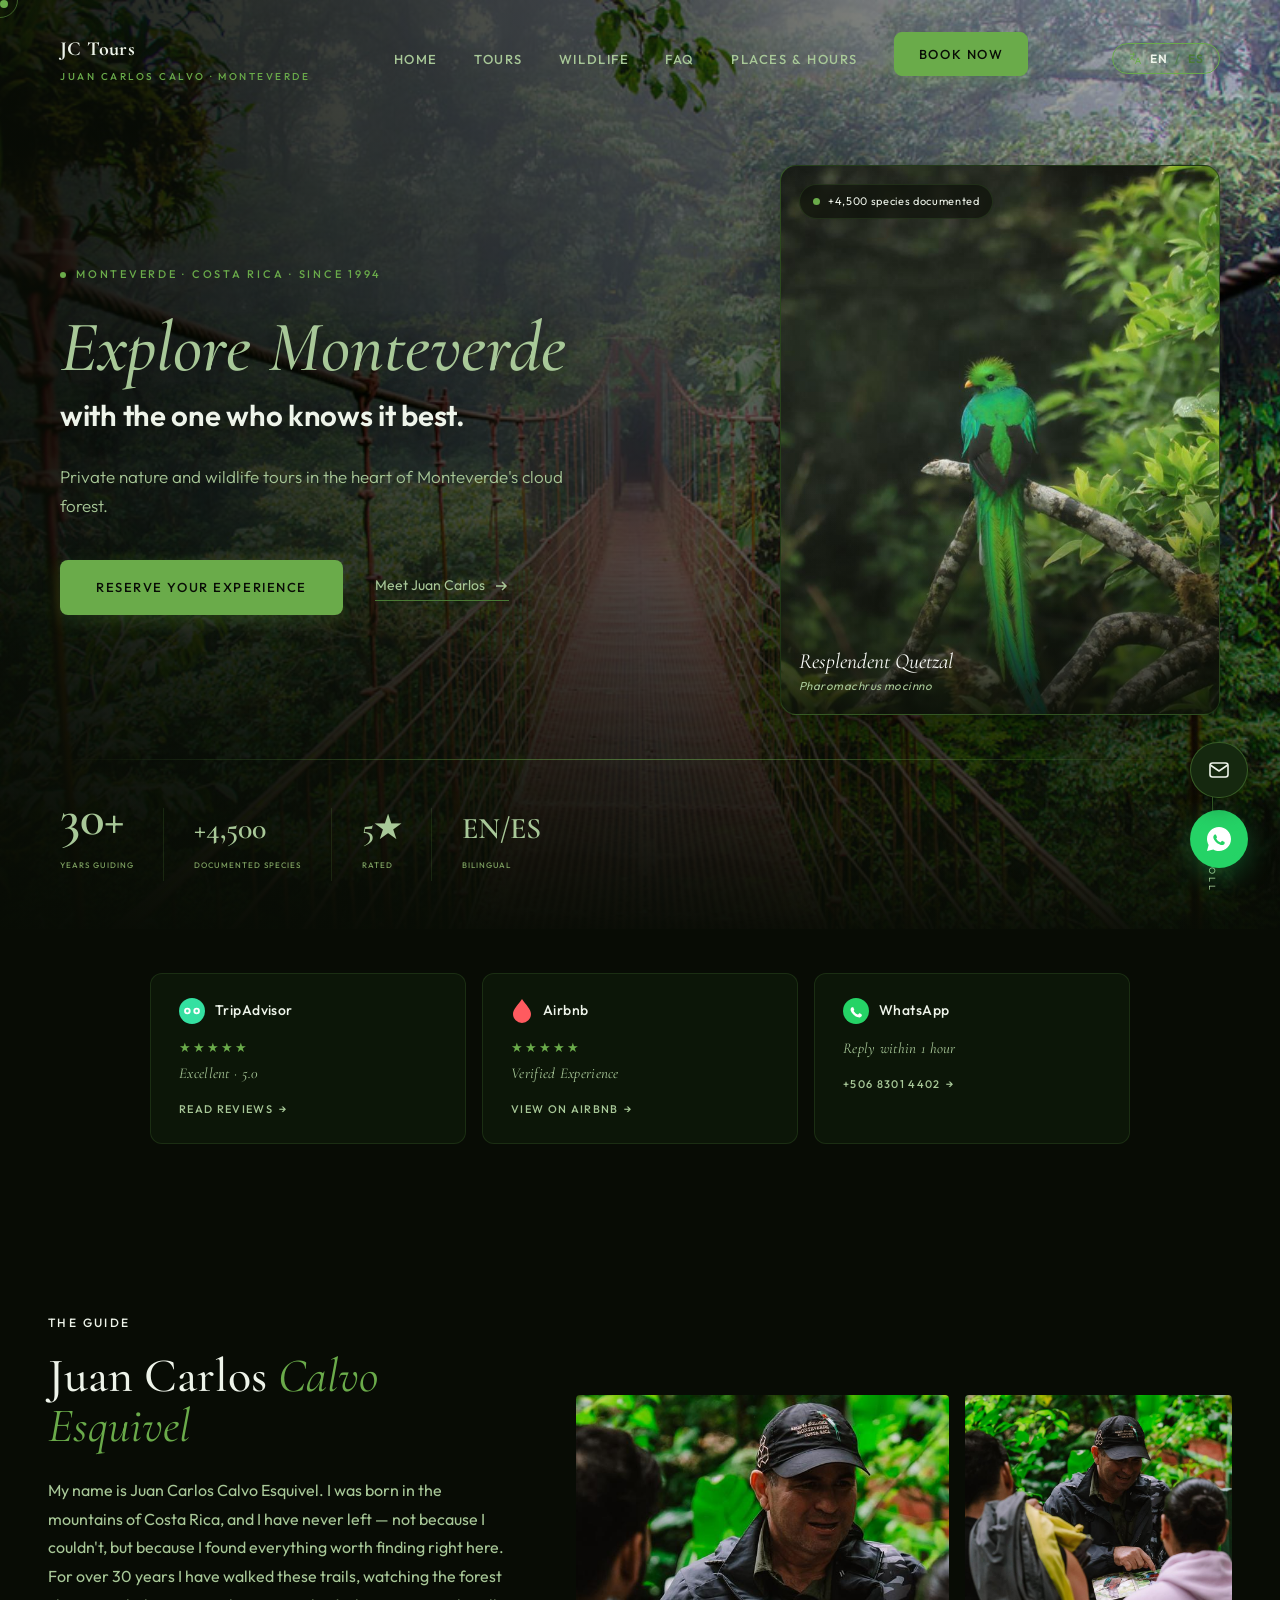
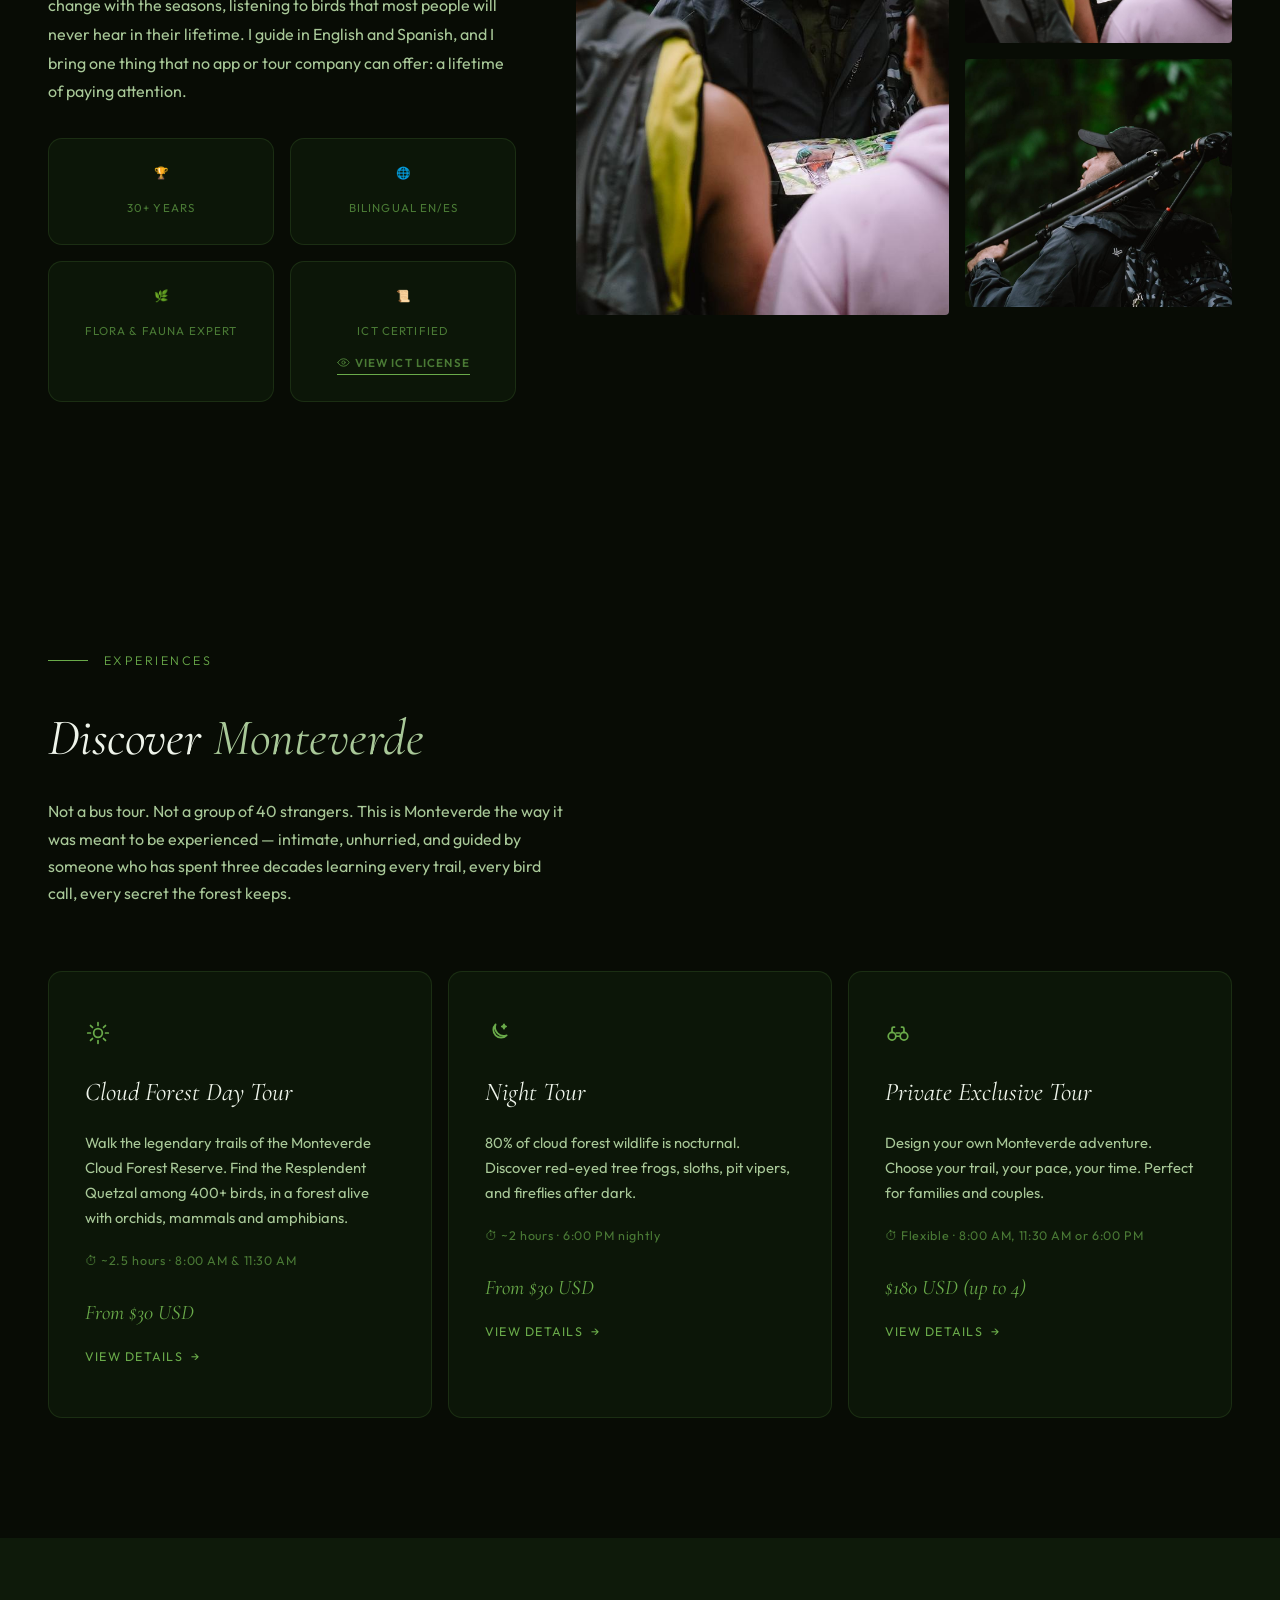
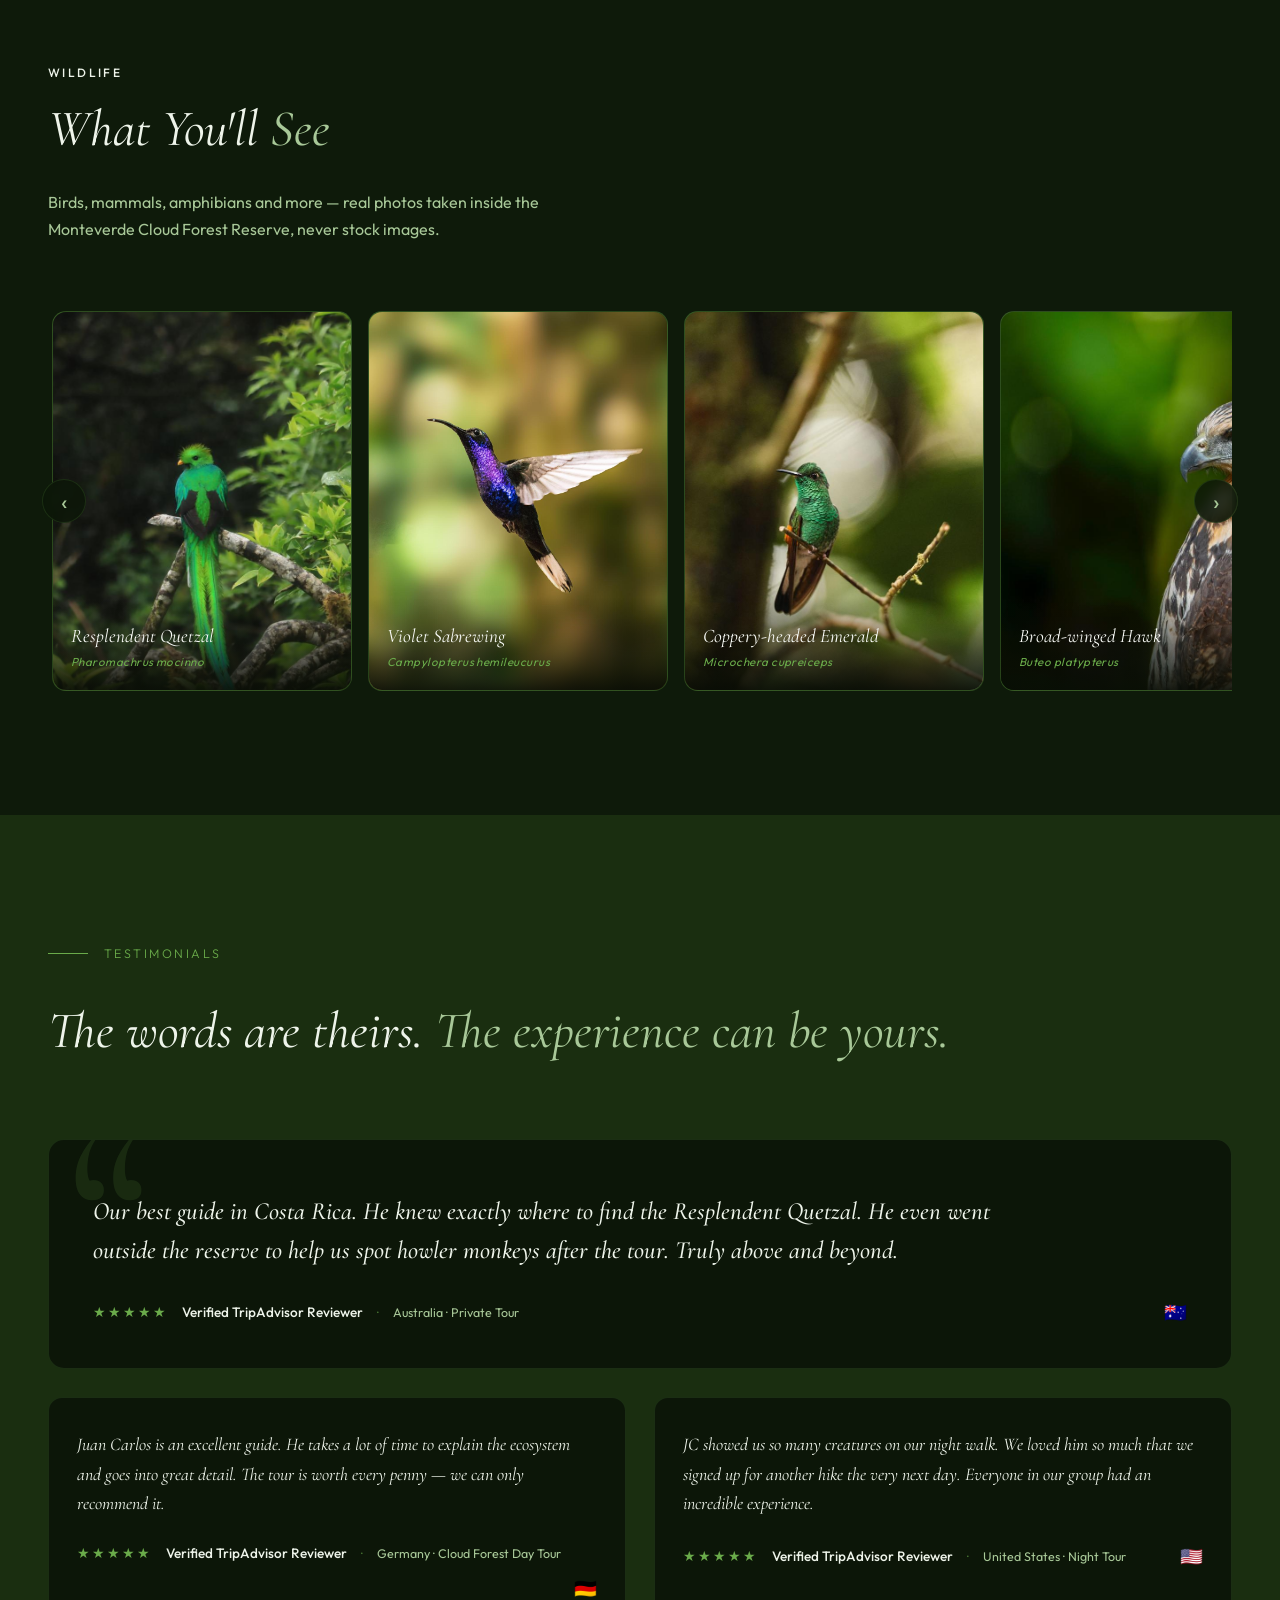
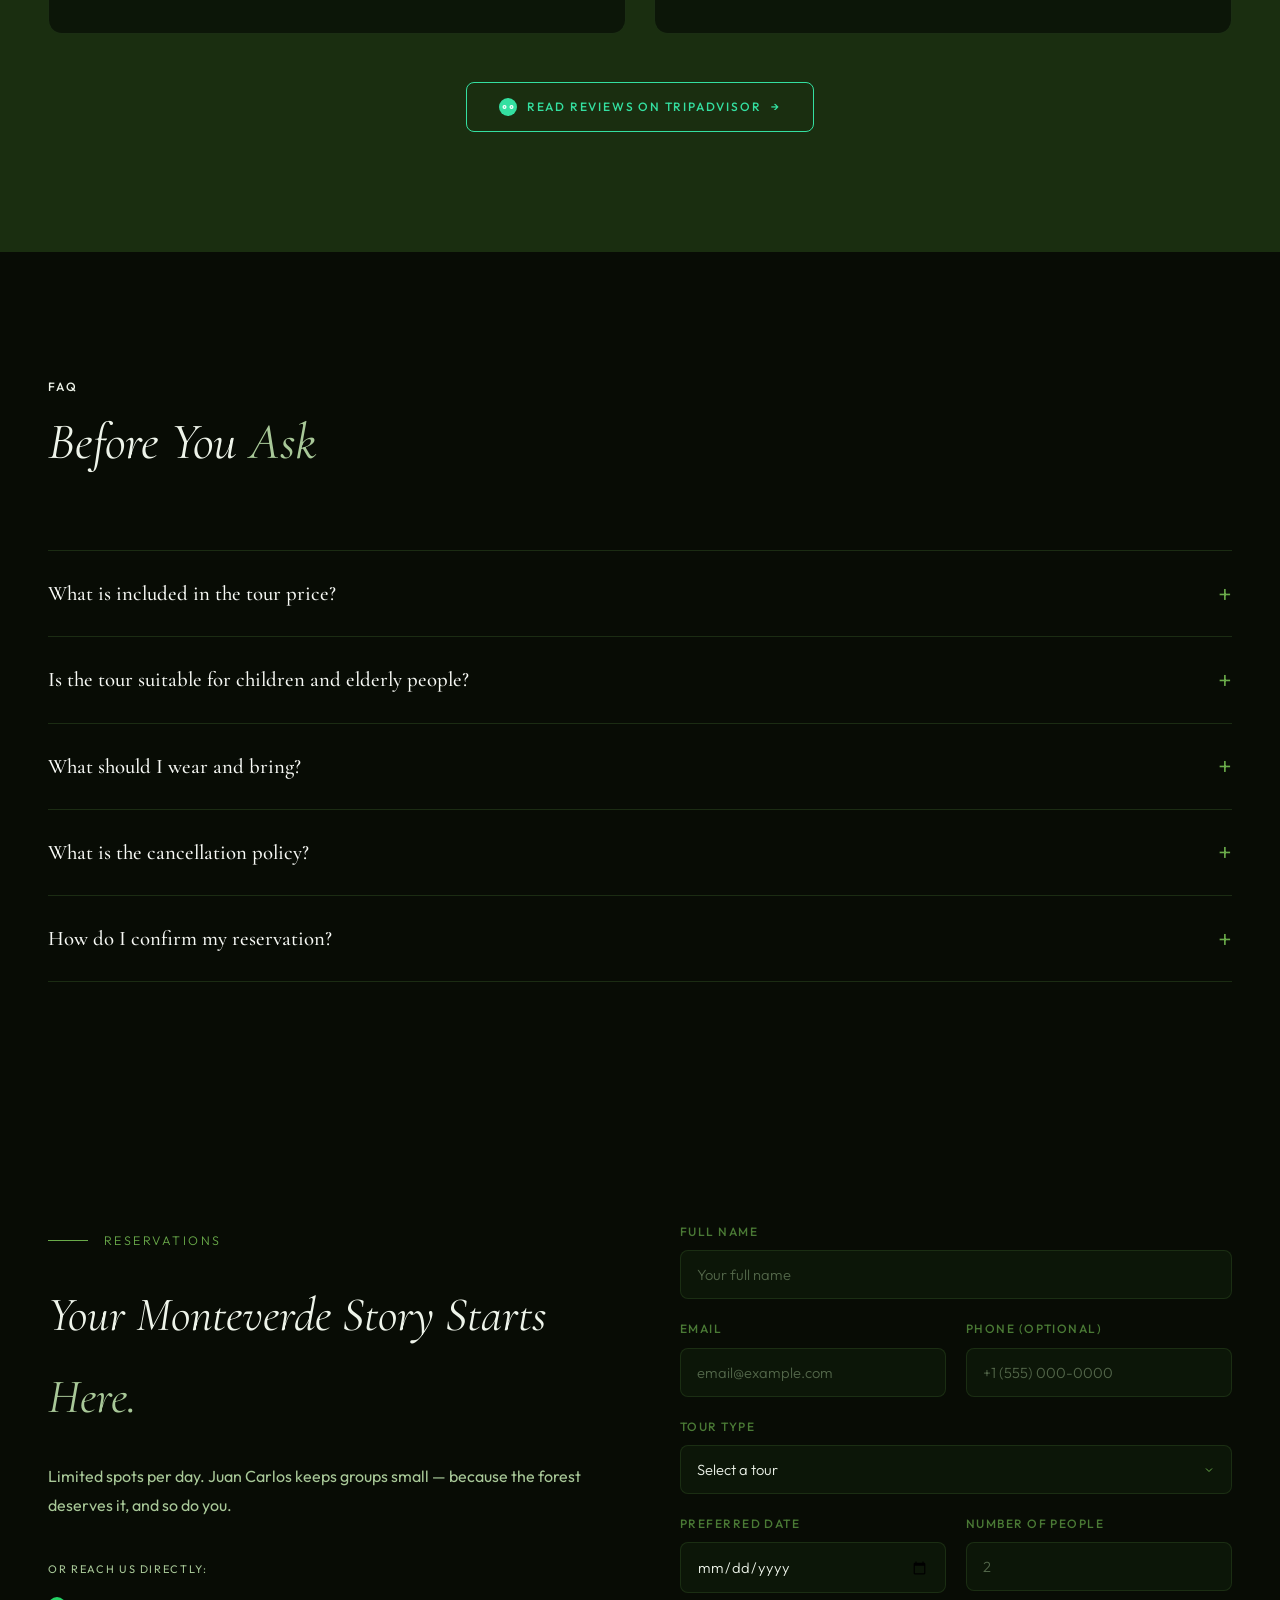
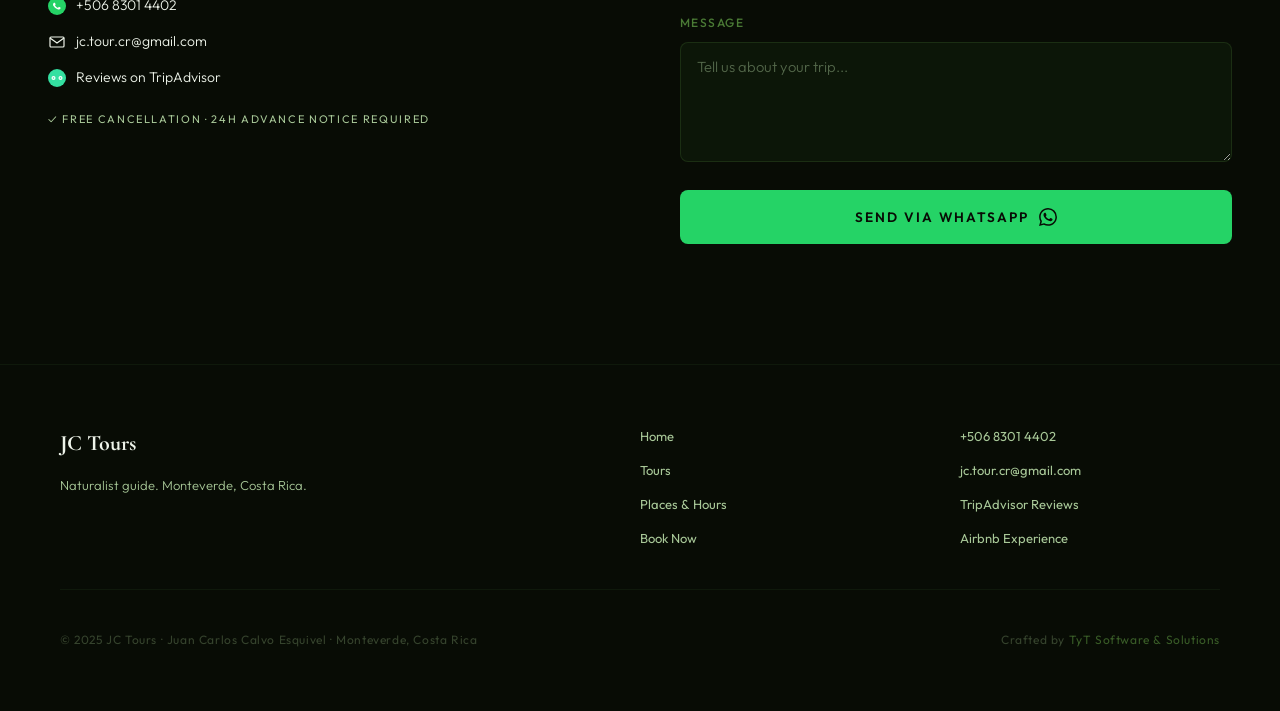
==== commit 75575fce: "Mobile menu overlay, ICT CTA, tour icons/typography, overflow + typo fixes Mobile menu (js/main.js, " ====
--- a/index.html
+++ b/index.html
@@ -227,9 +227,13 @@
           </div>
           <button type="button" class="credential credential-btn" id="ictTrigger"
                   aria-haspopup="dialog" aria-controls="ictModal"
-                  aria-label="ICT Certified &mdash; view certificate / Certificado ICT &mdash; ver certificado">
+                  aria-label="View ICT license / Ver licencia ICT">
             <span class="credential-icon">&#128220;</span>
             <span data-en="ICT Certified" data-es="Certificado ICT">ICT Certified</span>
+            <span class="credential-cta">
+              <svg viewBox="0 0 24 24" width="13" height="13" fill="none" stroke="currentColor" stroke-width="1.8" stroke-linecap="round" stroke-linejoin="round" aria-hidden="true"><path d="M1.5 12S5 5 12 5s10.5 7 10.5 7-3.5 7-10.5 7S1.5 12 1.5 12z"/><circle cx="12" cy="12" r="3"/></svg>
+              <span data-en="View ICT license" data-es="Ver licencia ICT">View ICT license</span>
+            </span>
           </button>
         </div>
       </div>
@@ -256,9 +260,9 @@
       </div>
       <div class="experiences-grid">
         <div class="exp-card reveal">
-          <span class="exp-icon">&#127807;</span>
+          <span class="exp-icon"><svg viewBox="0 0 24 24" width="26" height="26" fill="none" stroke="currentColor" stroke-width="1.6" stroke-linecap="round" stroke-linejoin="round" aria-hidden="true"><circle cx="12" cy="12" r="4"/><path d="M12 2.5v2.5M12 19v2.5M2.5 12H5M19 12h2.5M5.1 5.1l1.8 1.8M17.1 17.1l1.8 1.8M18.9 5.1l-1.8 1.8M6.9 17.1l-1.8 1.8"/></svg></span>
           <h3 data-en="Cloud Forest Day Tour" data-es="Tour Diurno del Bosque Nuboso">Cloud Forest Day Tour</h3>
-          <p data-en="Walk the legendary trails of the Monteverde Cloud Forest Reserve. Find the Resplendent Quetzal among 400+ birds, in a forest alive with orchids, mammals and amphibians." data-es="Record&aacute; los senderos legendarios de la Reserva del Bosque Nuboso de Monteverde. Encontr&aacute; el Quetzal Resplandeciente entre m&aacute;s de 400 aves, en un bosque lleno de orqu&iacute;deas, mam&iacute;feros y anfibios.">Walk the legendary trails of the Monteverde Cloud Forest Reserve. Find the Resplendent Quetzal among 400+ birds, in a forest alive with orchids, mammals and amphibians.</p>
+          <p data-en="Walk the legendary trails of the Monteverde Cloud Forest Reserve. Find the Resplendent Quetzal among 400+ birds, in a forest alive with orchids, mammals and amphibians." data-es="Recorr&eacute; los senderos legendarios de la Reserva del Bosque Nuboso de Monteverde. Encontr&aacute; el Quetzal Resplandeciente entre m&aacute;s de 400 aves, en un bosque lleno de orqu&iacute;deas, mam&iacute;feros y anfibios.">Walk the legendary trails of the Monteverde Cloud Forest Reserve. Find the Resplendent Quetzal among 400+ birds, in a forest alive with orchids, mammals and amphibians.</p>
           <div class="exp-meta">
             <span data-en="&#9201; ~2.5 hours &middot; 8:00 AM & 11:30 AM" data-es="&#9201; ~2.5 horas &middot; 8:00 AM & 11:30 AM">&#9201; ~2.5 hours &middot; 8:00 AM & 11:30 AM</span>
           </div>
@@ -266,7 +270,7 @@
           <a href="tours.html#day-tour" class="exp-link"><span data-en="View Details" data-es="Ver Detalles">View Details</span><span class="exp-arrow" aria-hidden="true">&rarr;</span></a>
         </div>
         <div class="exp-card reveal">
-          <span class="exp-icon">&#127769;</span>
+          <span class="exp-icon"><svg viewBox="0 0 24 24" width="26" height="26" fill="none" stroke="currentColor" stroke-width="1.6" stroke-linecap="round" stroke-linejoin="round" aria-hidden="true"><path d="M20 14.2A8 8 0 0 1 9.8 4 7 7 0 1 0 20 14.2z"/><path d="M17.5 4l.55 1.45L19.5 6l-1.45.55L17.5 8l-.55-1.45L15.5 6l1.45-.55z"/></svg></span>
           <h3 data-en="Night Tour" data-es="Tour Nocturno">Night Tour</h3>
           <p data-en="80% of cloud forest wildlife is nocturnal. Discover red-eyed tree frogs, sloths, pit vipers, and fireflies after dark." data-es="El 80% de la fauna del bosque nuboso es nocturna. Descubre ranas de ojos rojos, perezosos, v&iacute;boras y luci&eacute;rnagas.">80% of cloud forest wildlife is nocturnal. Discover red-eyed tree frogs, sloths, pit vipers, and fireflies after dark.</p>
           <div class="exp-meta">
@@ -276,7 +280,7 @@
           <a href="tours.html#night-tour" class="exp-link"><span data-en="View Details" data-es="Ver Detalles">View Details</span><span class="exp-arrow" aria-hidden="true">&rarr;</span></a>
         </div>
         <div class="exp-card reveal">
-          <span class="exp-icon">&#10024;</span>
+          <span class="exp-icon"><svg viewBox="0 0 24 24" width="26" height="26" fill="none" stroke="currentColor" stroke-width="1.6" stroke-linecap="round" stroke-linejoin="round" aria-hidden="true"><circle cx="6.5" cy="15" r="3.5"/><circle cx="17.5" cy="15" r="3.5"/><path d="M6.5 11.5V8a1.5 1.5 0 0 1 1.5-1.5h.8M17.5 11.5V8A1.5 1.5 0 0 0 16 6.5h-.8M10 15h4M10.4 12h3.2"/></svg></span>
           <h3 data-en="Private Exclusive Tour" data-es="Tour Privado Exclusivo">Private Exclusive Tour</h3>
           <p data-en="Design your own Monteverde adventure. Choose your trail, your pace, your time. Perfect for families and couples." data-es="Dise&ntilde;a tu propia aventura en Monteverde. Escoge tu sendero, tu ritmo, tu horario. Perfecto para familias y parejas.">Design your own Monteverde adventure. Choose your trail, your pace, your time. Perfect for families and couples.</p>
           <div class="exp-meta">
@@ -598,8 +602,8 @@
       <button type="button" class="ict-modal-close" id="ictModalClose" aria-label="Close / Cerrar" data-ict-close>&times;</button>
       <h3 class="ict-modal-title" id="ictModalTitle" data-en="ICT Certification" data-es="Certificaci&oacute;n ICT">ICT Certification</h3>
       <div class="ict-modal-images">
-        <img src="images/ict/ict-front.png" alt="ICT tourism guide credential, front" loading="lazy" onerror="this.style.display='none'">
-        <img src="images/ict/ict-back.png" alt="ICT tourism guide credential, back" loading="lazy" onerror="this.style.display='none'">
+        <img src="images/ict/ict-front.webp" alt="ICT tourism guide credential, front" loading="lazy" onerror="this.style.display='none'">
+        <img src="images/ict/ict-back.webp" alt="ICT tourism guide credential, back" loading="lazy" onerror="this.style.display='none'">
       </div>
     </div>
   </div>
--- a/css/styles.css
+++ b/css/styles.css
@@ -1011,7 +1011,11 @@
   font-size: 2rem;
   margin-bottom: 24px;
   display: block;
-}
+  color: var(--leaf);
+  line-height: 0;
+}
+
+.exp-icon svg { display: block; }
 
 .exp-card h3 {
   font-family: var(--font-display);
@@ -1663,7 +1667,9 @@
   .guide-photos { grid-template-columns: 1fr; }
   .guide-photo-main img { height: 320px; }
   .guide-photo-stack { flex-direction: row; }
-  .guide-photo-stack img { height: 180px; }
+  /* flex img items default to min-width:auto (their intrinsic width),
+     which forced the row wider than the viewport — clamp it */
+  .guide-photo-stack img { height: 180px; flex: 1 1 0; min-width: 0; }
 }
 
 /* --- Guide Page: Bio --- */
@@ -1777,10 +1783,11 @@
 }
 
 .exp-detail-header h3 {
-  font-family: var(--font-display);
-  font-size: 2rem;
-  font-weight: 400;
-  font-style: italic;
+  font-family: var(--font-body);
+  font-size: 1.6rem;
+  font-weight: 600;
+  font-style: normal;
+  letter-spacing: -0.01em;
   color: var(--cream);
 }
 
@@ -2450,18 +2457,30 @@
   .nav-links {
     display: none;
     position: fixed;
-    top: 0; left: 0;
-    width: 100%; height: 100vh;
-    background: var(--black);
+    inset: 0;
+    width: 100vw;
+    height: 100vh;
+    height: 100dvh;
+    background: linear-gradient(160deg, var(--deep) 0%, var(--black) 100%);
     flex-direction: column;
     justify-content: center;
     align-items: center;
-    gap: 32px;
-    z-index: 200;
+    gap: 6px;
+    padding: 88px 24px 48px;
+    z-index: 2000;
+    overflow-y: auto;
+    -webkit-overflow-scrolling: touch;
   }
 
   .nav-links.open { display: flex; }
-  .nav-links a { font-size: 20px; letter-spacing: 0.1em; }
+  .nav-links a {
+    font-size: 20px;
+    letter-spacing: 0.1em;
+    min-height: 44px;
+    display: flex;
+    align-items: center;
+    padding: 8px 18px;
+  }
 
   .hamburger { display: flex; z-index: 201; }
 
@@ -2729,10 +2748,31 @@
     box-shadow: 0 10px 26px rgba(0,0,0,0.28);
   }
   .credential-btn:hover .credential-icon { transform: scale(1.08); }
+  .credential-btn:hover .credential-cta { color: var(--cream); border-color: var(--cream); }
 }
 
 .credential-btn:active { transform: scale(0.98); }
 .credential-btn:focus-visible { outline: 2px solid var(--leaf); outline-offset: 2px; }
+
+/* "View ICT license" affordance inside the ICT credential button */
+.credential-cta {
+  display: inline-flex;
+  align-items: center;
+  gap: 5px;
+  margin-top: 10px;
+  font-family: var(--font-body);
+  font-size: 0.6rem;
+  font-weight: 600;
+  letter-spacing: 0.12em;
+  text-transform: uppercase;
+  color: var(--leaf);
+  border-bottom: 1px solid var(--leaf);
+  padding-bottom: 2px;
+  transition: color 0.25s var(--ease-out), border-color 0.25s var(--ease-out);
+}
+
+.credential-cta svg { width: 13px; height: 13px; flex: 0 0 auto; }
+.credential-cta span { color: inherit; font-size: inherit; letter-spacing: inherit; }
 
 /* --- ICT Certificate Modal --- */
 .ict-modal {
@@ -2843,6 +2883,45 @@
   transition: opacity 0.2s var(--ease-out);
 }
 
+/* Lock the page behind the open mobile menu */
+body.menu-open { overflow: hidden; }
+
+/* The subpage navbar uses backdrop-filter when scrolled, which turns it into the
+   containing block for the fixed menu — neutralize it while the menu is open so
+   the overlay covers the whole viewport. */
+body.menu-open .navbar {
+  backdrop-filter: none;
+  -webkit-backdrop-filter: none;
+}
+
+/* Mobile menu close (✕) button — injected by main.js, shown only while open */
+.nav-close {
+  display: none;
+  position: fixed;
+  top: 18px;
+  right: 18px;
+  z-index: 2100;
+  width: 46px;
+  height: 46px;
+  align-items: center;
+  justify-content: center;
+  border-radius: 50%;
+  background: rgba(106,171,74,0.14);
+  border: 1px solid var(--hairline-strong);
+  color: var(--cream);
+  cursor: pointer;
+  transition: background 0.25s var(--ease-out), transform 0.25s var(--ease-out);
+}
+
+body.menu-open .nav-close { display: flex; }
+
+@media (hover: hover) and (pointer: fine) {
+  .nav-close:hover { background: rgba(106,171,74,0.28); }
+}
+
+.nav-close:active { transform: scale(0.94); }
+.nav-close:focus-visible { outline: 2px solid var(--leaf); outline-offset: 3px; }
+
 @media (max-width: 480px) {
   .container { padding: 0 20px; }
   .hero > .hero-content { padding: 32px 20px; gap: 30px; }
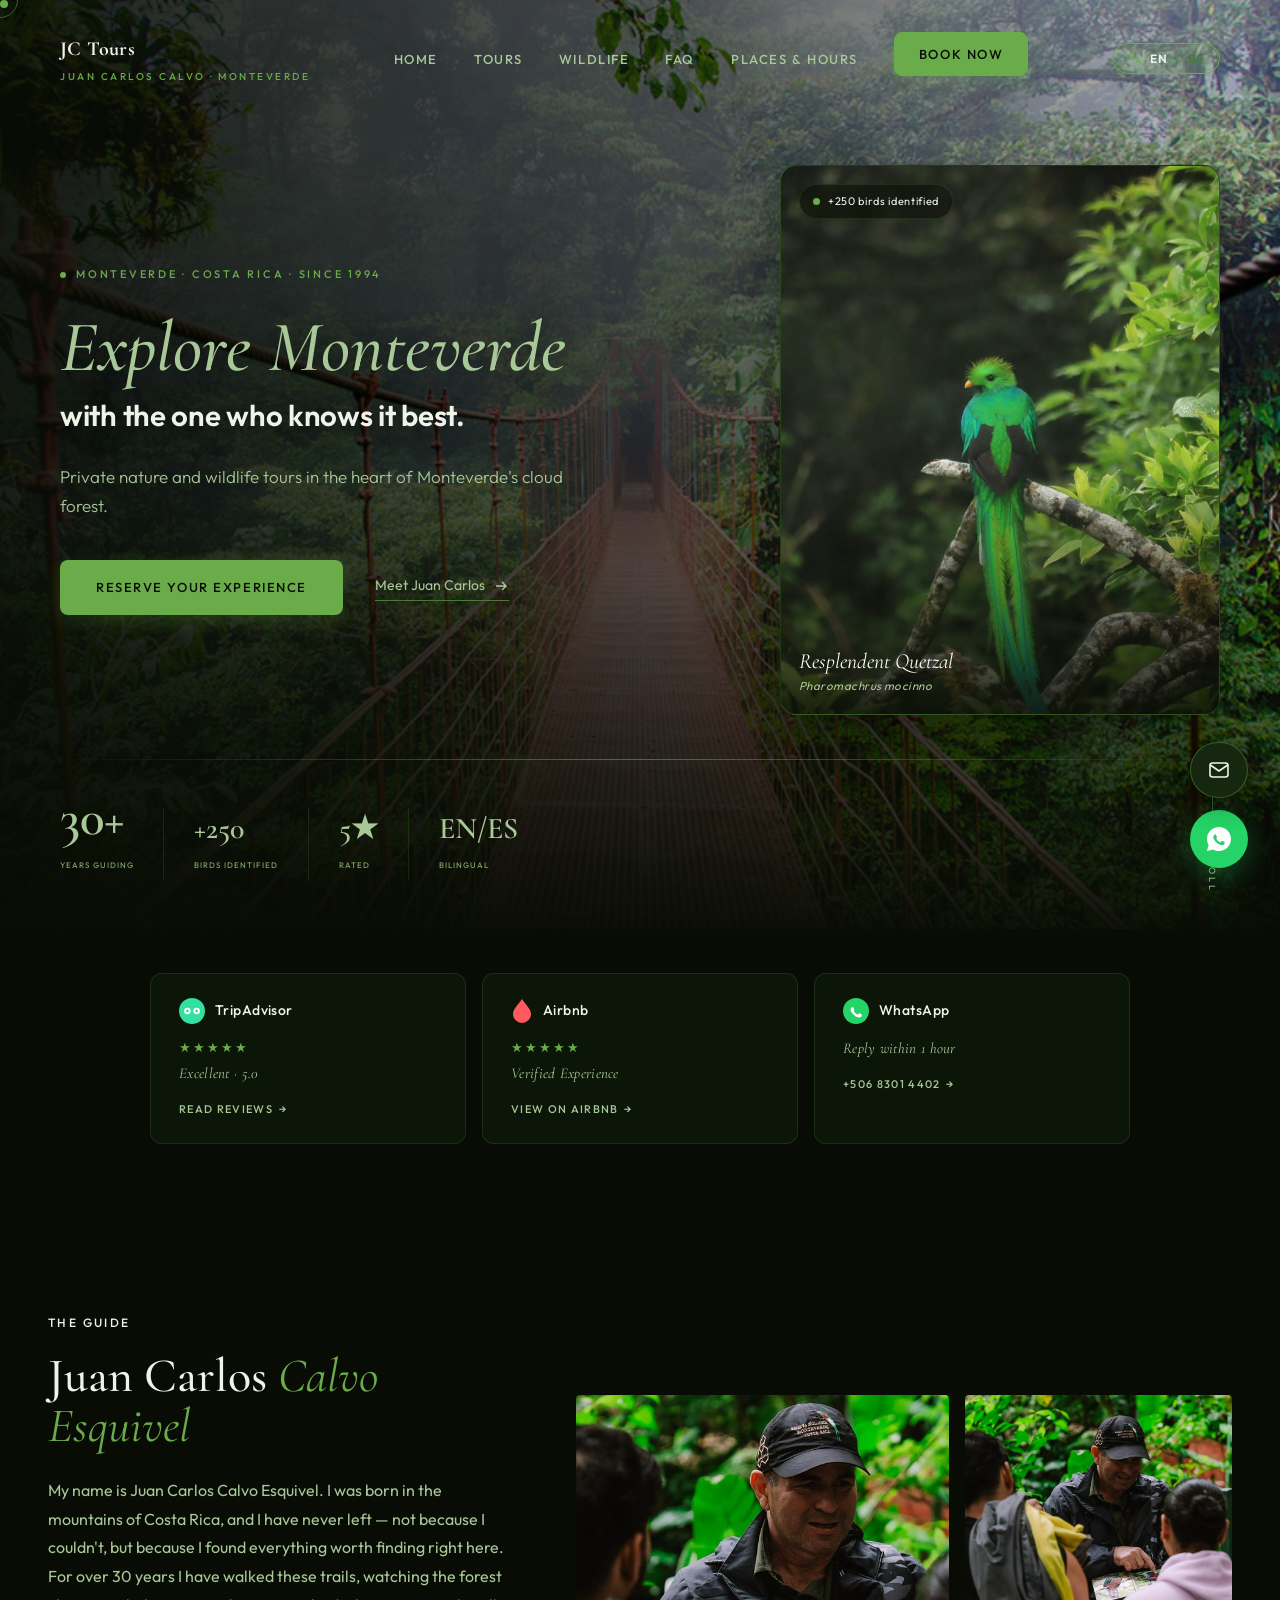
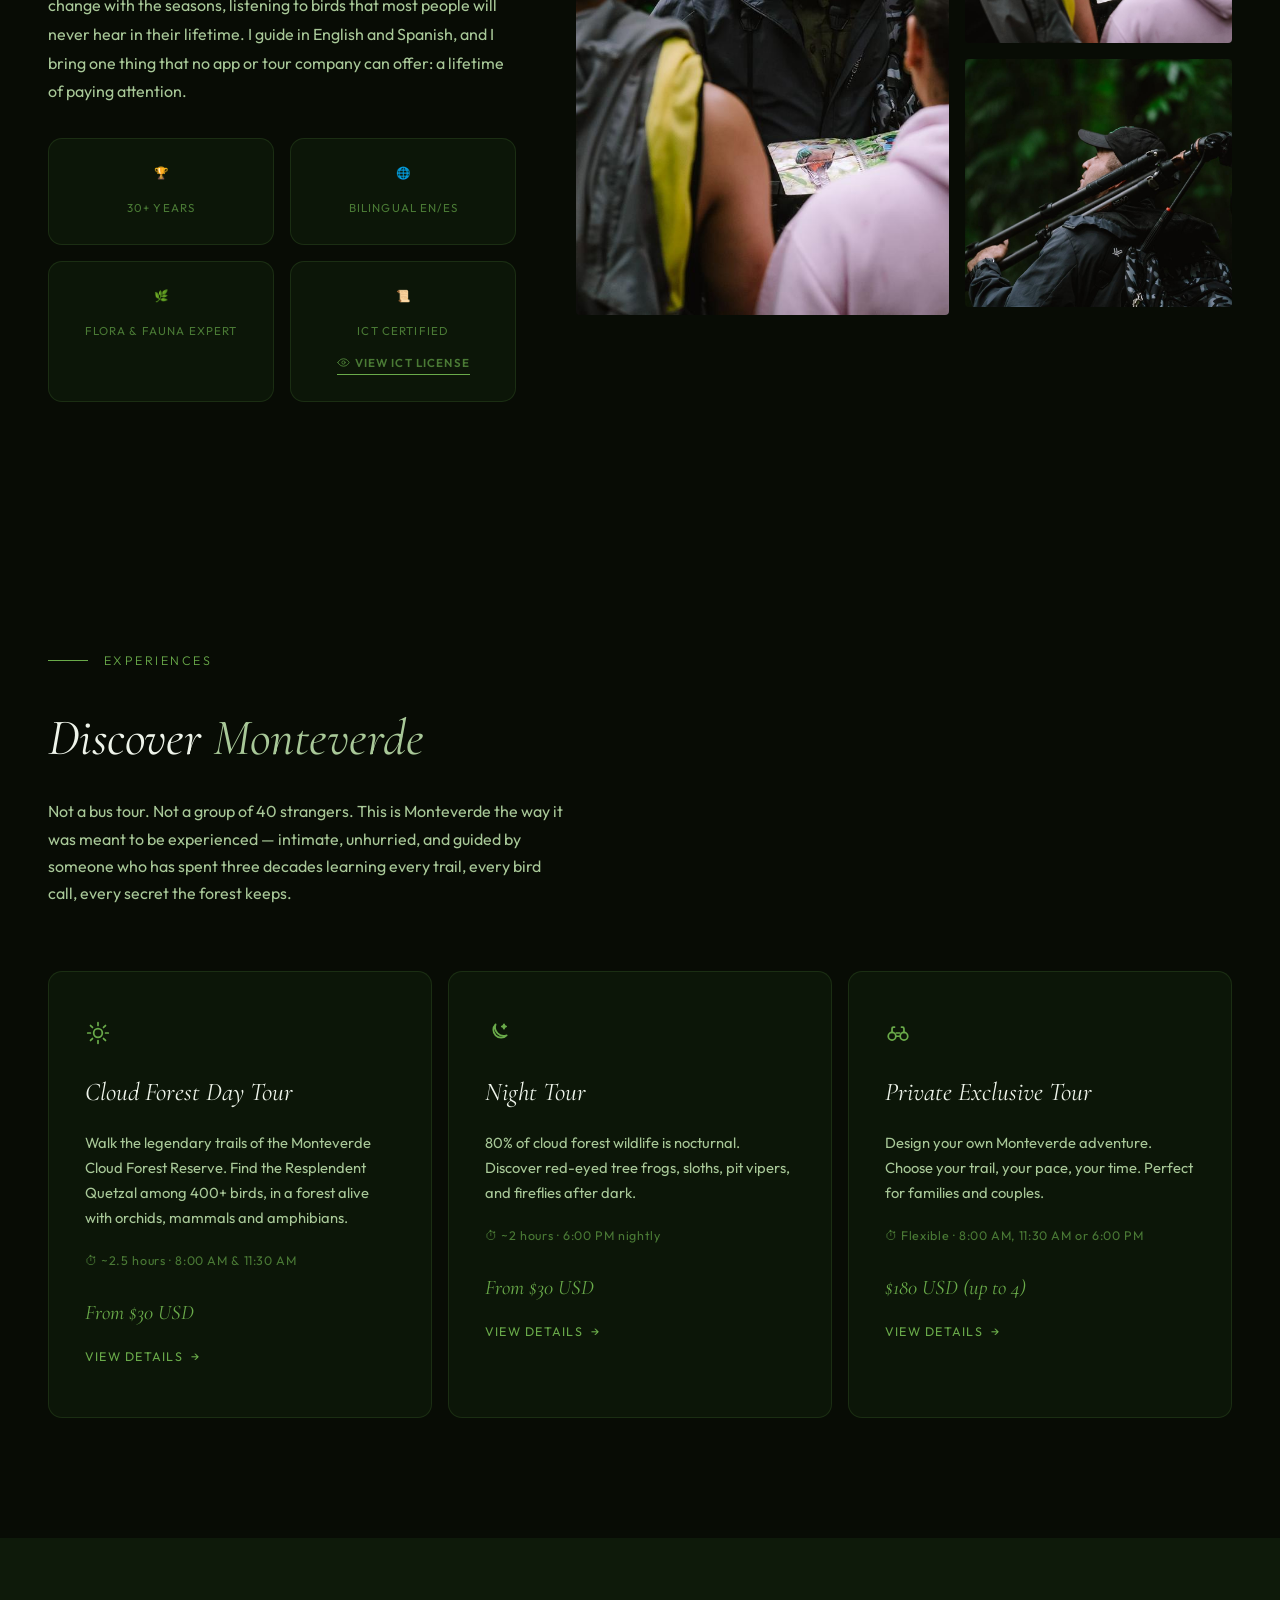
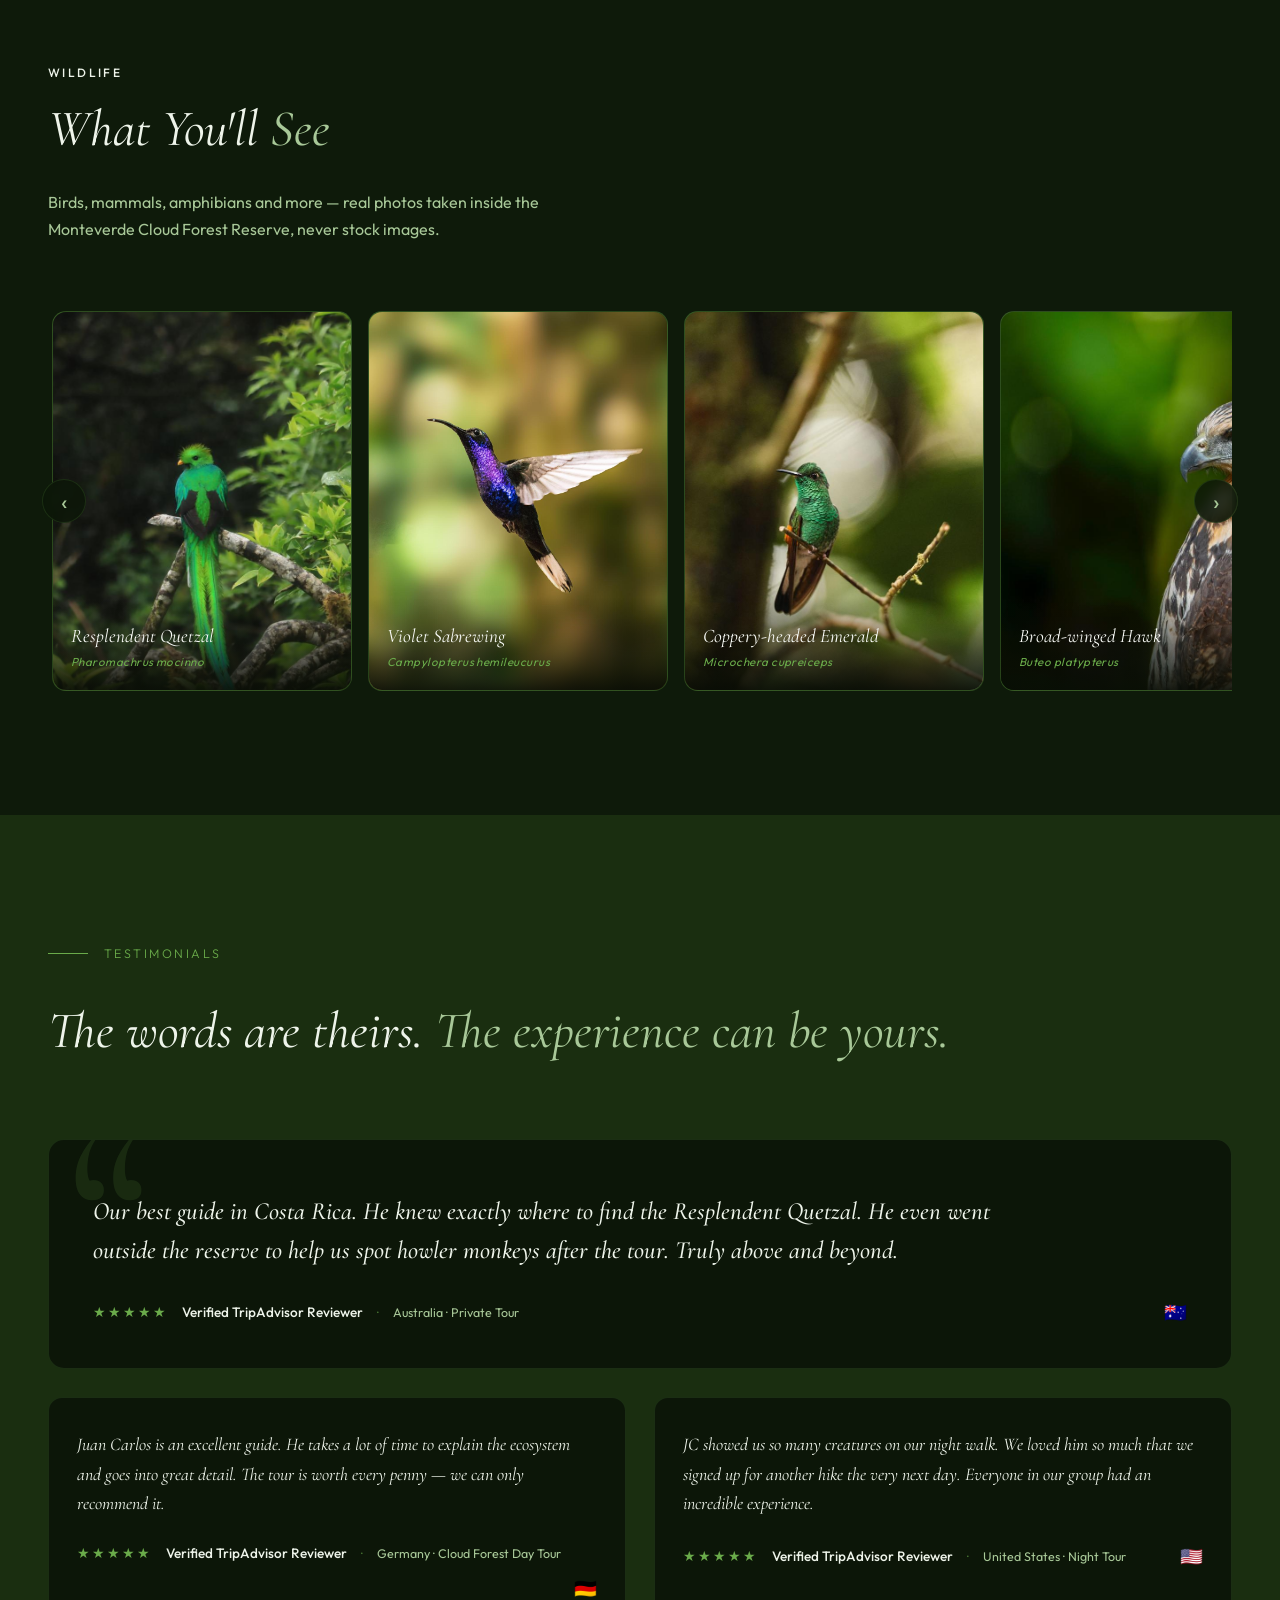
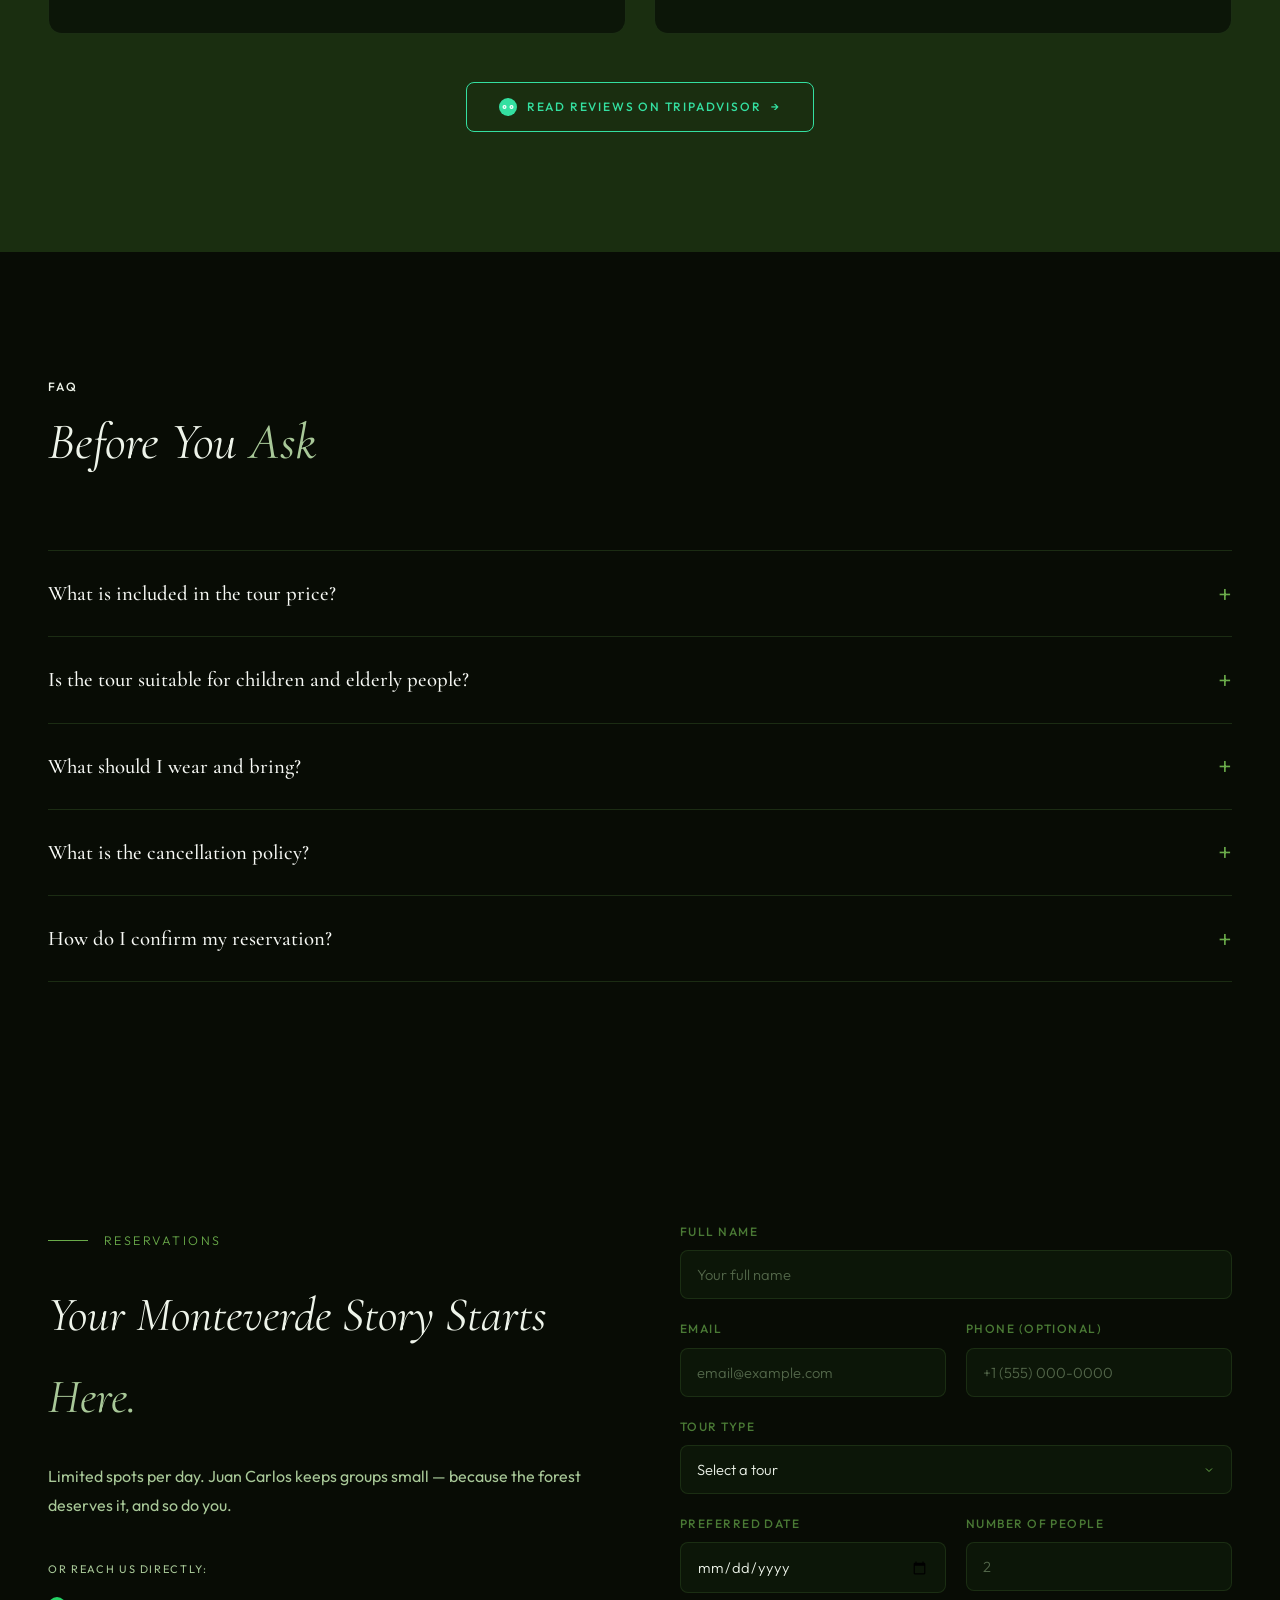
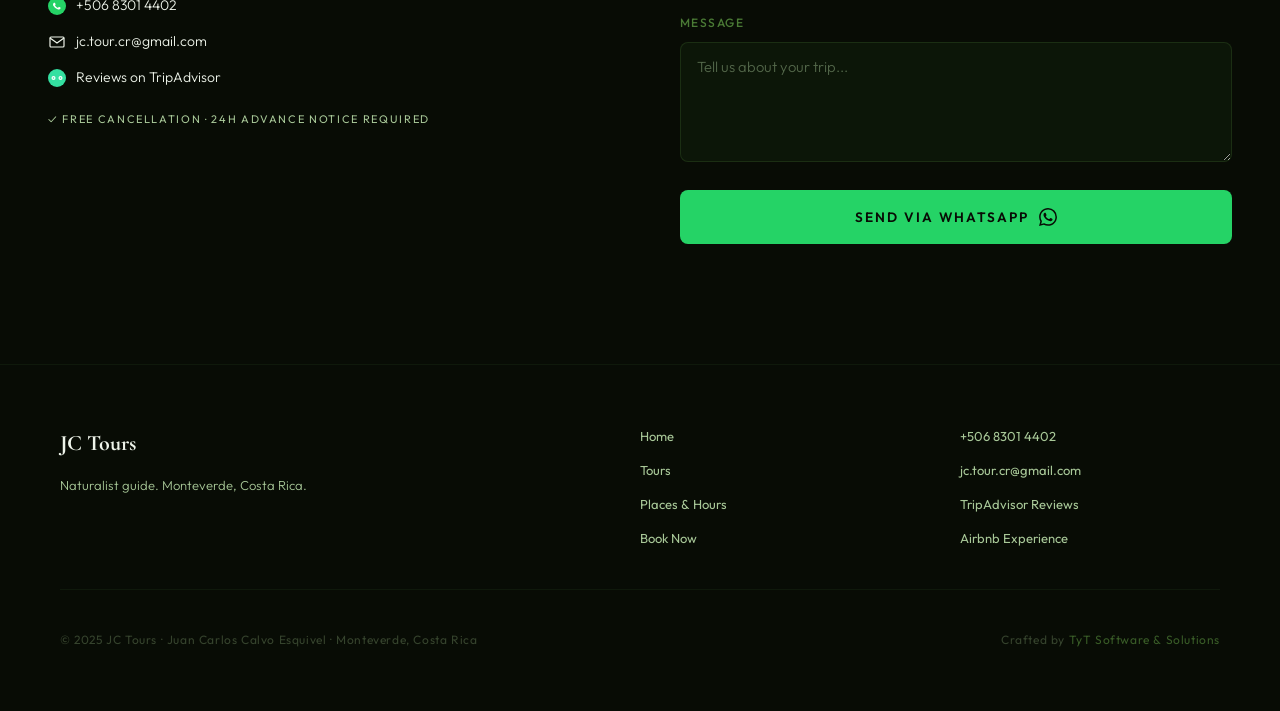
==== commit 62f55c90: "Replace '+4,500 species' with '+250 birds identified' (badge + stat) - Spotlight badge and hero stat" ====
--- a/index.html
+++ b/index.html
@@ -3,8 +3,36 @@
 <head>
   <meta charset="UTF-8">
   <meta name="viewport" content="width=device-width, initial-scale=1.0">
-  <title>JC Tours | Monteverde Cloud Forest Guide</title>
-  <meta name="description" content="30+ years guiding travelers through Monteverde's cloud forest. Expert naturalist tours, bird watching, and night wildlife experiences in Costa Rica.">
+
+  <!-- Primary SEO -->
+  <title>Monteverde Tours, Costa Rica | JC Tours – Naturalist Guide</title>
+  <meta name="description" content="Private nature, bird and wildlife tours in Monteverde's cloud forest, Costa Rica, with a naturalist guide of 30+ years. Reserve your cloud forest experience.">
+  <link rel="canonical" href="https://jstours.vercel.app/">
+  <meta name="robots" content="index, follow">
+  <meta name="author" content="JC Tours – Juan Carlos Calvo">
+  <meta name="theme-color" content="#1a2e10">
+
+  <!-- Icons -->
+  <link rel="icon" href="/favicon.svg" type="image/svg+xml">
+  <link rel="apple-touch-icon" href="/apple-touch-icon.png">
+  <link rel="manifest" href="/site.webmanifest">
+
+  <!-- Open Graph -->
+  <meta property="og:type" content="website">
+  <meta property="og:site_name" content="JC Tours">
+  <meta property="og:title" content="Monteverde Tours, Costa Rica | JC Tours – Naturalist Guide">
+  <meta property="og:description" content="Private nature, bird and wildlife tours in Monteverde's cloud forest, Costa Rica, with a naturalist guide of 30+ years. Reserve your cloud forest experience.">
+  <meta property="og:url" content="https://jstours.vercel.app/">
+  <meta property="og:image" content="https://jstours.vercel.app/images/hero/hero-bridge.jpg">
+  <meta property="og:locale" content="en_US">
+  <meta property="og:locale:alternate" content="es_CR">
+
+  <!-- Twitter -->
+  <meta name="twitter:card" content="summary_large_image">
+  <meta name="twitter:title" content="Monteverde Tours, Costa Rica | JC Tours – Naturalist Guide">
+  <meta name="twitter:description" content="Private nature, bird and wildlife tours in Monteverde's cloud forest, Costa Rica, with a naturalist guide of 30+ years. Reserve your cloud forest experience.">
+  <meta name="twitter:image" content="https://jstours.vercel.app/images/hero/hero-bridge.jpg">
+
   <link rel="preconnect" href="https://fonts.googleapis.com">
   <link rel="preconnect" href="https://fonts.gstatic.com" crossorigin>
   <link href="https://fonts.googleapis.com/css2?family=Cormorant+Garamond:ital,wght@0,400;0,500;0,600;1,400;1,600&family=Outfit:wght@300;400;500;600&display=swap" rel="stylesheet">
@@ -64,6 +92,7 @@
             </span>
           </div>
           <h1 class="hero-title hero-title--slogan">
+            <span class="sr-only">Monteverde nature &amp; birdwatching tours &mdash; </span>
             <span class="line-1">
               <em data-en="Explore Monteverde"
                   data-es="Explor&aacute; Monteverde">Explore Monteverde</em>
@@ -104,7 +133,7 @@
             <div class="spotlight-overlay">
               <div class="spotlight-badge">
                 <span class="spotlight-dot"></span>
-                <span data-en="+4,500 species documented" data-es="+4.500 especies documentadas">+4,500 species documented</span>
+                <span data-en="+250 birds identified" data-es="+250 aves identificadas">+250 birds identified</span>
               </div>
               <div class="spotlight-foot">
                 <div class="spotlight-info">
@@ -123,8 +152,8 @@
           <span class="stat-label" data-en="Years guiding" data-es="A&ntilde;os guiando">Years guiding</span>
         </div>
         <div class="stat">
-          <span class="stat-num" data-target="4500" data-prefix="+">+4,500</span>
-          <span class="stat-label" data-en="Documented species" data-es="Especies documentadas">Documented species</span>
+          <span class="stat-num" data-target="250" data-prefix="+">+250</span>
+          <span class="stat-label" data-en="Birds identified" data-es="Aves identificadas">Birds identified</span>
         </div>
         <div class="stat">
           <span class="stat-num">5&#9733;</span>
@@ -239,11 +268,11 @@
       </div>
       <div class="guide-photos">
         <div class="guide-photo-main">
-          <img src="images/guide/guide-group.jpeg" alt="Juan Carlos with guests in Monteverde">
+          <img src="images/guide/guide-group.jpeg" alt="Juan Carlos, naturalist guide, with guests on a tour in Monteverde, Costa Rica" width="700" height="520" loading="lazy" decoding="async">
         </div>
         <div class="guide-photo-stack">
-          <img src="images/guide/guide-teaching.jpeg" alt="Juan Carlos explaining wildlife">
-          <img src="images/guide/guide-action.jpeg" alt="Juan Carlos scanning the forest canopy">
+          <img src="images/guide/guide-teaching.jpeg" alt="Juan Carlos explaining cloud forest wildlife to visitors in Monteverde" width="400" height="248" loading="lazy" decoding="async">
+          <img src="images/guide/guide-action.jpeg" alt="Juan Carlos scanning the forest canopy for birds in Monteverde, Costa Rica" width="400" height="248" loading="lazy" decoding="async">
         </div>
       </div>
     </div>
@@ -602,11 +631,125 @@
       <button type="button" class="ict-modal-close" id="ictModalClose" aria-label="Close / Cerrar" data-ict-close>&times;</button>
       <h3 class="ict-modal-title" id="ictModalTitle" data-en="ICT Certification" data-es="Certificaci&oacute;n ICT">ICT Certification</h3>
       <div class="ict-modal-images">
-        <img src="images/ict/ict-front.webp" alt="ICT tourism guide credential, front" loading="lazy" onerror="this.style.display='none'">
-        <img src="images/ict/ict-back.webp" alt="ICT tourism guide credential, back" loading="lazy" onerror="this.style.display='none'">
+        <img src="images/ict/ict-front.webp" alt="ICT certified naturalist tourism guide license of Juan Carlos Calvo, Costa Rica (front)" width="600" height="380" loading="lazy" decoding="async" onerror="this.style.display='none'">
+        <img src="images/ict/ict-back.webp" alt="ICT certified naturalist tourism guide license of Juan Carlos Calvo, Costa Rica (back)" width="600" height="380" loading="lazy" decoding="async" onerror="this.style.display='none'">
       </div>
     </div>
   </div>
+
+  <!-- Structured data (schema.org / JSON-LD) -->
+  <script type="application/ld+json">
+  {
+    "@context": "https://schema.org",
+    "@type": "WebSite",
+    "@id": "https://jstours.vercel.app/#website",
+    "name": "JC Tours",
+    "url": "https://jstours.vercel.app/",
+    "inLanguage": ["en", "es"],
+    "publisher": { "@id": "https://jstours.vercel.app/#business" }
+  }
+  </script>
+  <script type="application/ld+json">
+  {
+    "@context": "https://schema.org",
+    "@type": ["TravelAgency", "LocalBusiness"],
+    "@id": "https://jstours.vercel.app/#business",
+    "name": "JC Tours",
+    "description": "Private nature, bird and wildlife tours in the Monteverde cloud forest, Costa Rica, with a naturalist guide of more than 30 years of experience.",
+    "url": "https://jstours.vercel.app/",
+    "telephone": "+50683014402",
+    "email": "jc.tour.cr@gmail.com",
+    "image": "https://jstours.vercel.app/images/hero/hero-bridge.jpg",
+    "priceRange": "$$",
+    "founder": { "@id": "https://jstours.vercel.app/#guide" },
+    "areaServed": [
+      { "@type": "Place", "name": "Monteverde" },
+      { "@type": "Place", "name": "Santa Elena" },
+      { "@type": "Place", "name": "Costa Rica" }
+    ],
+    "address": {
+      "@type": "PostalAddress",
+      "addressLocality": "Monteverde",
+      "addressRegion": "Puntarenas",
+      "addressCountry": "CR"
+    },
+    "geo": { "@type": "GeoCoordinates", "latitude": 10.3009, "longitude": -84.8094 },
+    "knowsLanguage": ["es", "en"],
+    "sameAs": [
+      "https://www.tripadvisor.com/Attraction_Review-g309277-d11739359-Reviews-JC_Nature_Tour-Monteverde_Cloud_Forest_Reserve_Monteverde_Province_of_Puntarenas.html",
+      "https://www.airbnb.co.cr/experiences/6914172"
+    ]
+  }
+  </script>
+  <script type="application/ld+json">
+  {
+    "@context": "https://schema.org",
+    "@type": "Person",
+    "@id": "https://jstours.vercel.app/#guide",
+    "name": "Juan Carlos Calvo Esquivel",
+    "jobTitle": "Naturalist guide",
+    "worksFor": { "@id": "https://jstours.vercel.app/#business" },
+    "knowsAbout": ["Birds of Costa Rica", "Monteverde cloud forest", "Wildlife", "Nature"],
+    "knowsLanguage": ["es", "en"]
+  }
+  </script>
+  <script type="application/ld+json">
+  {
+    "@context": "https://schema.org",
+    "@type": "BreadcrumbList",
+    "itemListElement": [
+      { "@type": "ListItem", "position": 1, "name": "Home", "item": "https://jstours.vercel.app/" }
+    ]
+  }
+  </script>
+  <script type="application/ld+json">
+  {
+    "@context": "https://schema.org",
+    "@type": "FAQPage",
+    "mainEntity": [
+      {
+        "@type": "Question",
+        "name": "What is included in the tour price?",
+        "acceptedAnswer": {
+          "@type": "Answer",
+          "text": "The price includes expert guide service, high-quality optical equipment (telescope and binoculars), and a printed bird identification guide. Reserve entry fees are NOT included — paid separately at the entrance."
+        }
+      },
+      {
+        "@type": "Question",
+        "name": "Is the tour suitable for children and elderly people?",
+        "acceptedAnswer": {
+          "@type": "Answer",
+          "text": "Yes. The trails are well-maintained and accessible. Juan Carlos adapts the pace to every group. The Private Tour is especially recommended for families and older adults."
+        }
+      },
+      {
+        "@type": "Question",
+        "name": "What should I wear and bring?",
+        "acceptedAnswer": {
+          "@type": "Answer",
+          "text": "Wear long pants, a light waterproof jacket, and comfortable closed-toe shoes or hiking boots. Bring water, insect repellent, and a camera. The cloud forest is cool and misty — layers are recommended."
+        }
+      },
+      {
+        "@type": "Question",
+        "name": "What is the cancellation policy?",
+        "acceptedAnswer": {
+          "@type": "Answer",
+          "text": "Free cancellation with 24 hours advance notice. Tours operate rain or shine — the cloud forest is beautiful in all weather. In case of severe weather, Juan Carlos will contact you directly to reschedule."
+        }
+      },
+      {
+        "@type": "Question",
+        "name": "How do I confirm my reservation?",
+        "acceptedAnswer": {
+          "@type": "Answer",
+          "text": "Fill out the form below and Juan Carlos will confirm via WhatsApp within a few hours. You can also message him directly at +506 8301 4402. Spots are limited — early booking is recommended."
+        }
+      }
+    ]
+  }
+  </script>
 
   <script src="js/fauna.js"></script>
   <script src="js/main.js"></script>
--- a/css/styles.css
+++ b/css/styles.css
@@ -41,6 +41,17 @@
 }
 body, p, nav, button, input, label, span, .btn {
   font-family: 'Outfit', sans-serif;
+}
+/* Visually hidden, but readable by screen readers and crawlers (SEO/a11y) */
+.sr-only {
+  position: absolute;
+  width: 1px; height: 1px;
+  padding: 0; margin: -1px;
+  overflow: hidden;
+  clip: rect(0 0 0 0);
+  clip-path: inset(50%);
+  white-space: nowrap;
+  border: 0;
 }
 .section-tag, .eyebrow {
   font-family: 'Outfit', sans-serif;
@@ -2886,6 +2897,16 @@
 /* Lock the page behind the open mobile menu */
 body.menu-open { overflow: hidden; }
 
+/* The home nav (.hero-nav) ends up at z-index:2 (a later grouped rule overrides
+   its own z-index:10), which sits BELOW .hero-content (z-index:5) — so the fixed
+   menu, trapped in the nav's stacking context, rendered under the hero. Lift the
+   nav above the page while the menu is open so the overlay actually covers it.
+   The injected ✕ button (z-index:2100) still sits above the panel. */
+body.menu-open .hero-nav,
+body.menu-open .navbar {
+  z-index: 2000;
+}
+
 /* The subpage navbar uses backdrop-filter when scrolled, which turns it into the
    containing block for the fixed menu — neutralize it while the menu is open so
    the overlay covers the whole viewport. */
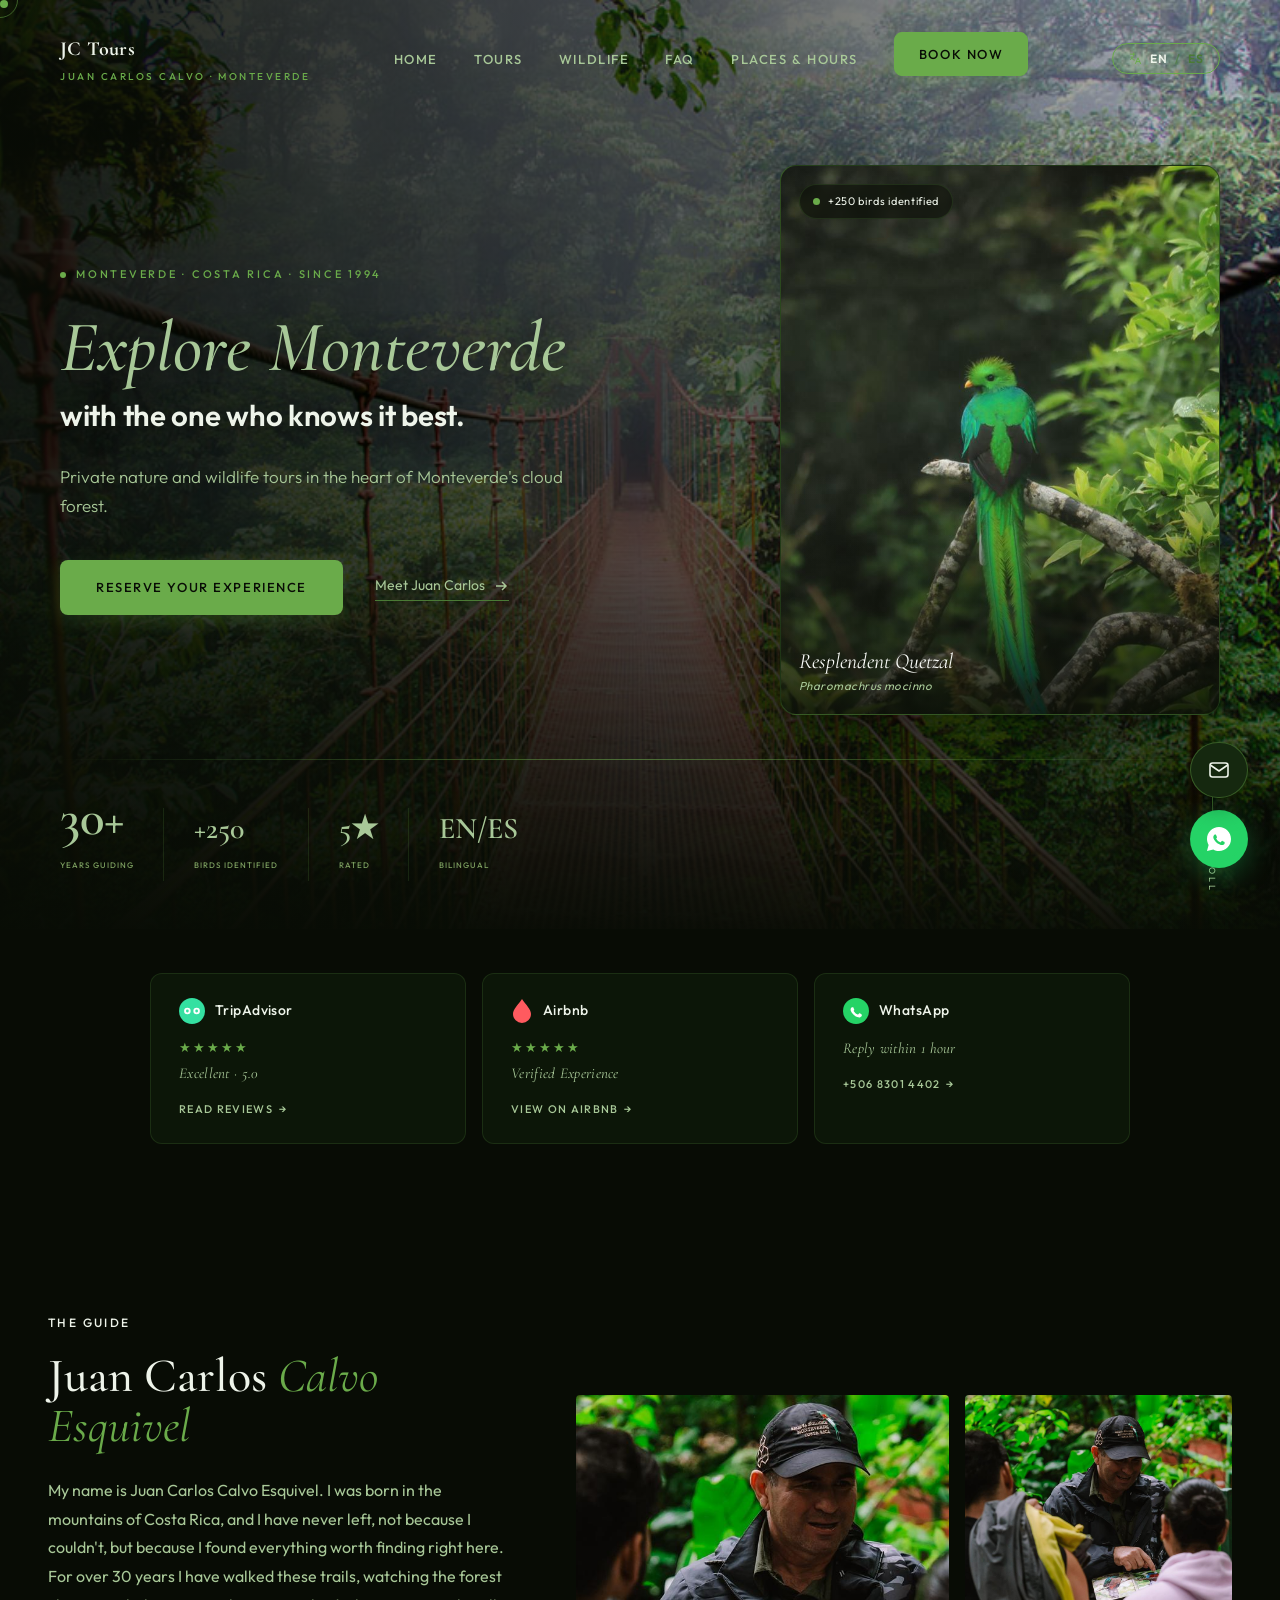
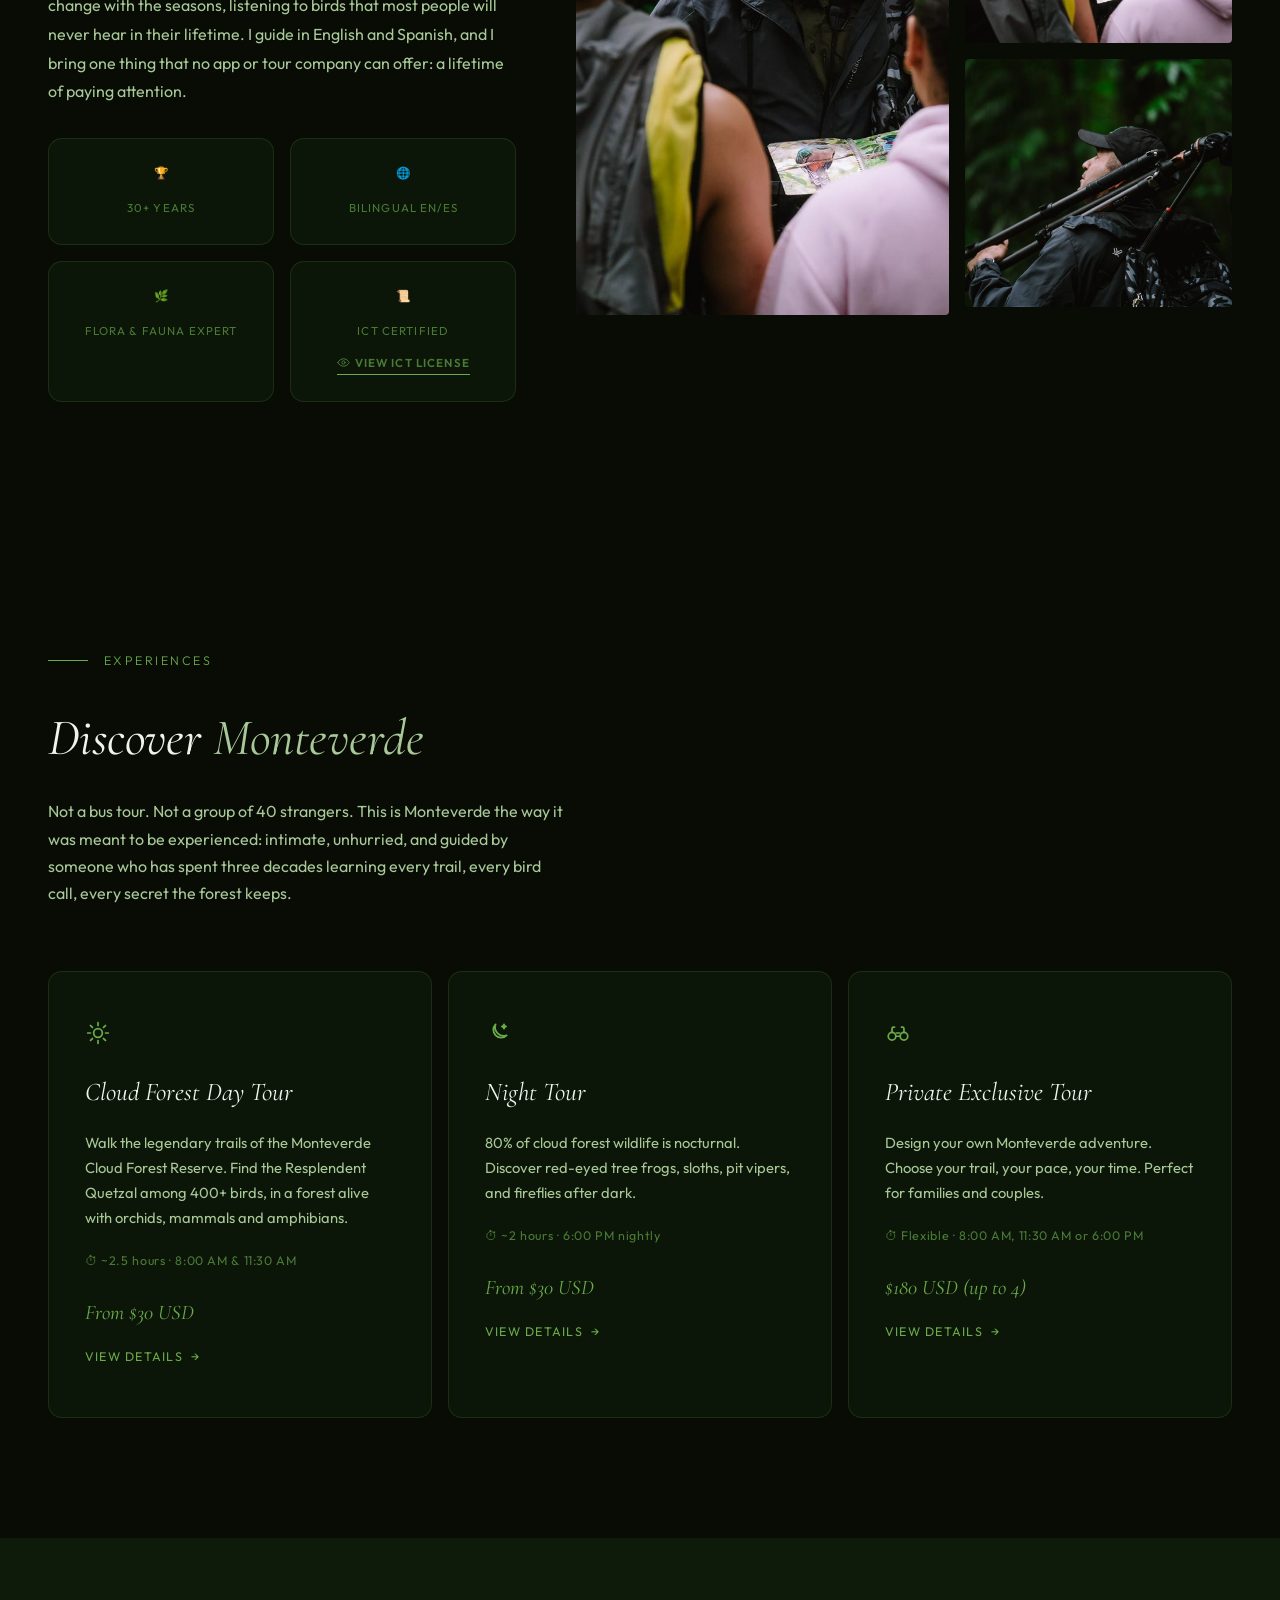
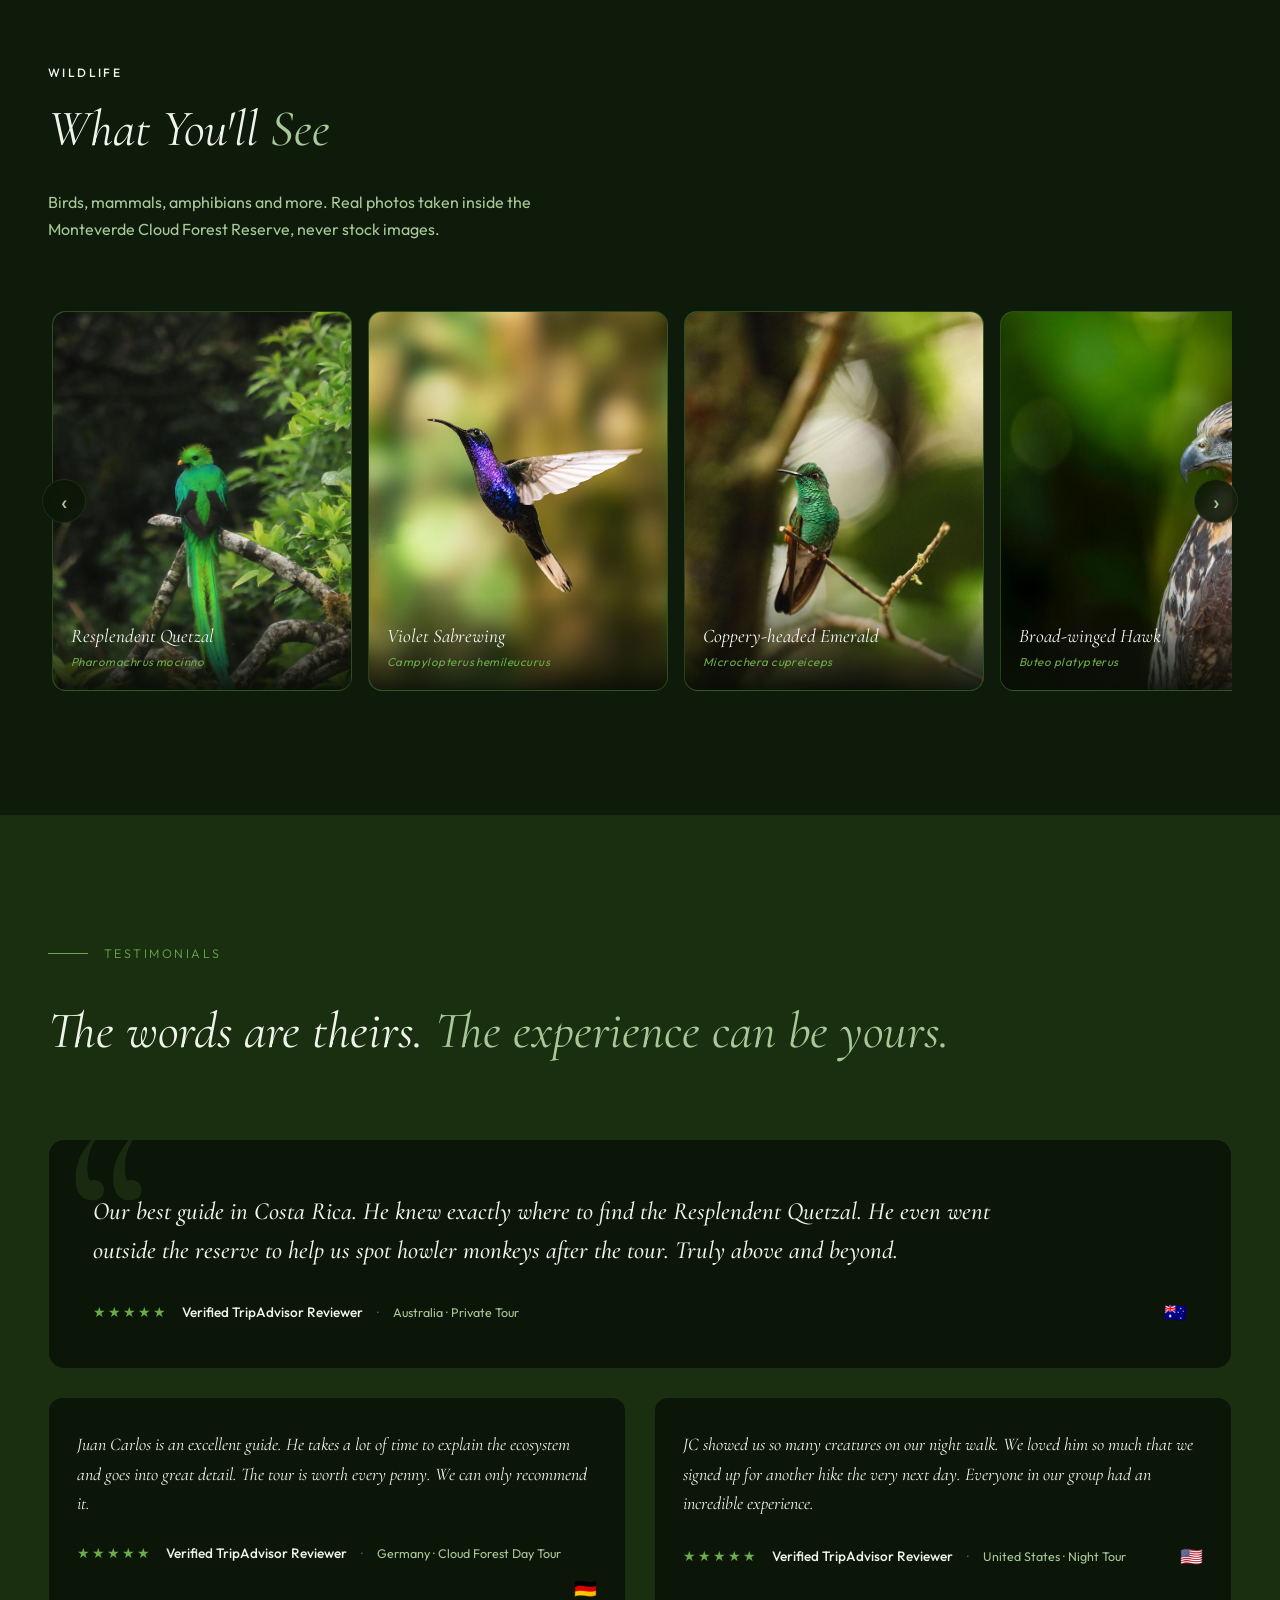
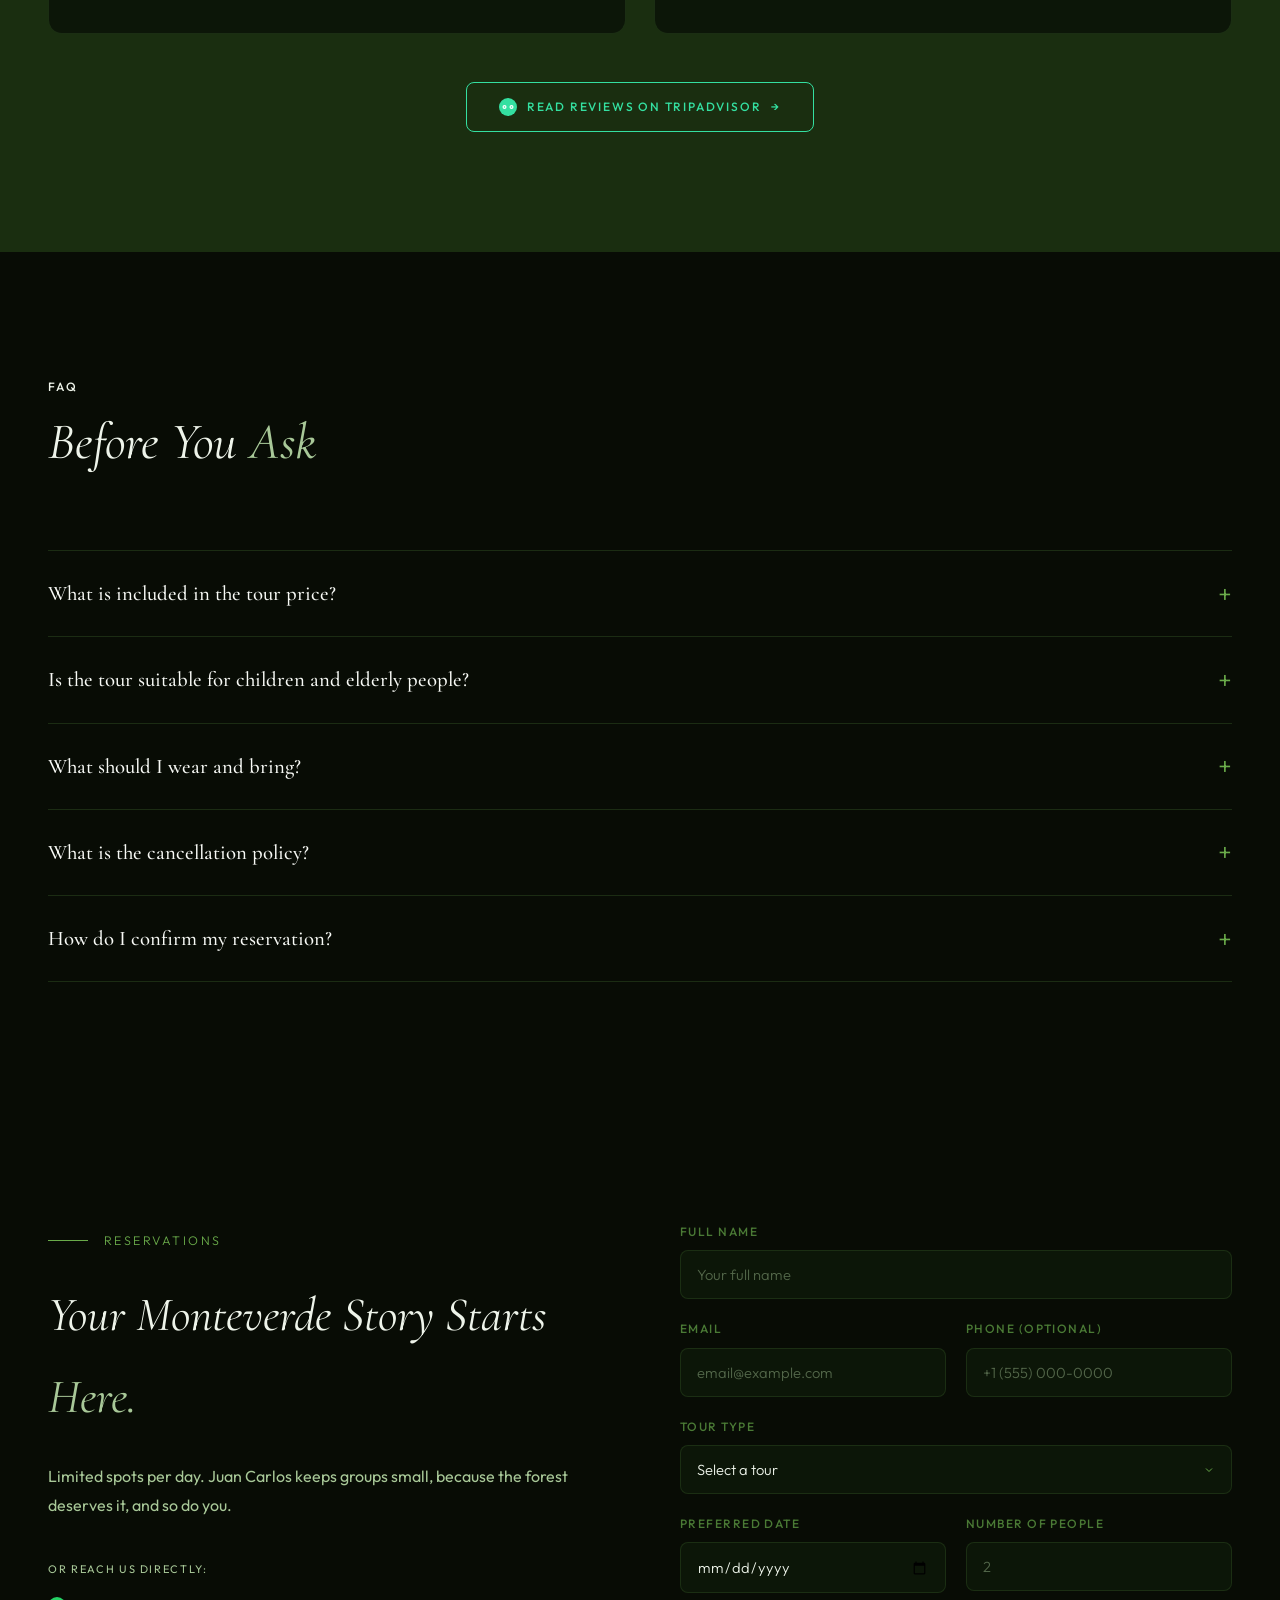
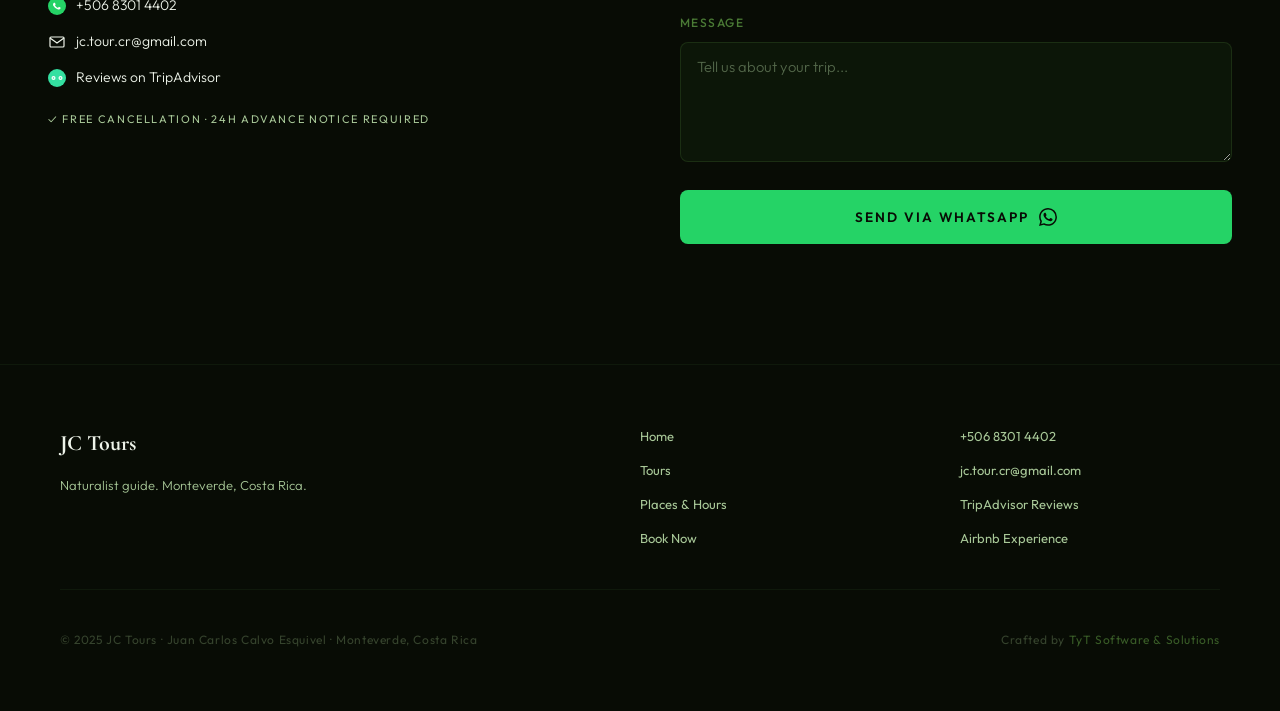
==== commit c9fd8717: "Copy: replace em-dashes with natural punctuation (less AI-sounding) Swaps mid-sentence em-dashes (—)" ====
--- a/index.html
+++ b/index.html
@@ -92,7 +92,7 @@
             </span>
           </div>
           <h1 class="hero-title hero-title--slogan">
-            <span class="sr-only">Monteverde nature &amp; birdwatching tours &mdash; </span>
+            <span class="sr-only">Monteverde nature &amp; birdwatching tours. </span>
             <span class="line-1">
               <em data-en="Explore Monteverde"
                   data-es="Explor&aacute; Monteverde">Explore Monteverde</em>
@@ -238,8 +238,8 @@
       <div class="about-text reveal">
         <span class="section-tag" data-en="THE GUIDE" data-es="EL GU&Iacute;A">THE GUIDE</span>
         <h2 class="section-title" data-en="Juan Carlos <em>Calvo Esquivel</em>" data-es="Juan Carlos <em>Calvo Esquivel</em>">Juan Carlos <em>Calvo Esquivel</em></h2>
-        <p data-en="My name is Juan Carlos Calvo Esquivel. I was born in the mountains of Costa Rica, and I have never left &mdash; not because I couldn't, but because I found everything worth finding right here. For over 30 years I have walked these trails, watching the forest change with the seasons, listening to birds that most people will never hear in their lifetime. I guide in English and Spanish, and I bring one thing that no app or tour company can offer: a lifetime of paying attention."
-           data-es="Mi nombre es Juan Carlos Calvo Esquivel. Nac&iacute; en las monta&ntilde;as de Costa Rica y nunca me fui &mdash; no porque no pudiera, sino porque aqu&iacute; encontr&eacute; todo lo que vale la pena encontrar. Por m&aacute;s de 30 a&ntilde;os he caminado estos senderos, viendo el bosque cambiar con las estaciones, escuchando aves que la mayor&iacute;a nunca escuchar&aacute; en su vida. Gu&iacute;o en ingl&eacute;s y espa&ntilde;ol, y traigo algo que ninguna app ni agencia puede ofrecer: una vida entera prestando atenci&oacute;n.">My name is Juan Carlos Calvo Esquivel. I was born in the mountains of Costa Rica, and I have never left &mdash; not because I couldn't, but because I found everything worth finding right here. For over 30 years I have walked these trails, watching the forest change with the seasons, listening to birds that most people will never hear in their lifetime. I guide in English and Spanish, and I bring one thing that no app or tour company can offer: a lifetime of paying attention.</p>
+        <p data-en="My name is Juan Carlos Calvo Esquivel. I was born in the mountains of Costa Rica, and I have never left, not because I couldn't, but because I found everything worth finding right here. For over 30 years I have walked these trails, watching the forest change with the seasons, listening to birds that most people will never hear in their lifetime. I guide in English and Spanish, and I bring one thing that no app or tour company can offer: a lifetime of paying attention."
+           data-es="Mi nombre es Juan Carlos Calvo Esquivel. Nac&iacute; en las monta&ntilde;as de Costa Rica y nunca me fui, no porque no pudiera, sino porque aqu&iacute; encontr&eacute; todo lo que vale la pena encontrar. Por m&aacute;s de 30 a&ntilde;os he caminado estos senderos, viendo el bosque cambiar con las estaciones, escuchando aves que la mayor&iacute;a nunca escuchar&aacute; en su vida. Gu&iacute;o en ingl&eacute;s y espa&ntilde;ol, y traigo algo que ninguna app ni agencia puede ofrecer: una vida entera prestando atenci&oacute;n.">My name is Juan Carlos Calvo Esquivel. I was born in the mountains of Costa Rica, and I have never left, not because I couldn't, but because I found everything worth finding right here. For over 30 years I have walked these trails, watching the forest change with the seasons, listening to birds that most people will never hear in their lifetime. I guide in English and Spanish, and I bring one thing that no app or tour company can offer: a lifetime of paying attention.</p>
 
         <div class="credential-badges">
           <div class="credential">
@@ -284,8 +284,8 @@
       <div class="section-header reveal">
         <div class="eyebrow" data-en="Experiences" data-es="Experiencias">Experiences</div>
         <h2 data-en="Discover <em>Monteverde</em>" data-es="Descubre <em>Monteverde</em>">Discover <em>Monteverde</em></h2>
-        <p data-en="Not a bus tour. Not a group of 40 strangers. This is Monteverde the way it was meant to be experienced &mdash; intimate, unhurried, and guided by someone who has spent three decades learning every trail, every bird call, every secret the forest keeps."
-           data-es="No es un tour en bus. No es un grupo de 40 extra&ntilde;os. Esto es Monteverde como debe experimentarse &mdash; &iacute;ntimo, sin prisa, guiado por alguien que ha pasado tres d&eacute;cadas aprendiendo cada sendero.">Not a bus tour. Not a group of 40 strangers. This is Monteverde the way it was meant to be experienced &mdash; intimate, unhurried, and guided by someone who has spent three decades learning every trail, every bird call, every secret the forest keeps.</p>
+        <p data-en="Not a bus tour. Not a group of 40 strangers. This is Monteverde the way it was meant to be experienced: intimate, unhurried, and guided by someone who has spent three decades learning every trail, every bird call, every secret the forest keeps."
+           data-es="No es un tour en bus. No es un grupo de 40 extra&ntilde;os. Esto es Monteverde como debe experimentarse: &iacute;ntimo, sin prisa, guiado por alguien que ha pasado tres d&eacute;cadas aprendiendo cada sendero.">Not a bus tour. Not a group of 40 strangers. This is Monteverde the way it was meant to be experienced: intimate, unhurried, and guided by someone who has spent three decades learning every trail, every bird call, every secret the forest keeps.</p>
       </div>
       <div class="experiences-grid">
         <div class="exp-card reveal">
@@ -329,9 +329,9 @@
         <span class="section-tag" data-en="WILDLIFE" data-es="FAUNA">WILDLIFE</span>
         <h2 class="section-title" data-en="What You'll <em>See</em>" data-es="Qu&eacute; <em>Ver&aacute;s</em>">What You'll <em>See</em></h2>
         <p class="section-sub"
-           data-en="Birds, mammals, amphibians and more &mdash; real photos taken inside the Monteverde Cloud Forest Reserve, never stock images."
-           data-es="Aves, mam&iacute;feros, anfibios y m&aacute;s &mdash; fotos reales tomadas dentro de la Reserva de Monteverde, nunca de banco de im&aacute;genes.">
-          Birds, mammals, amphibians and more &mdash; real photos taken inside the Monteverde Cloud Forest Reserve, never stock images.
+           data-en="Birds, mammals, amphibians and more. Real photos taken inside the Monteverde Cloud Forest Reserve, never stock images."
+           data-es="Aves, mam&iacute;feros, anfibios y m&aacute;s. Fotos reales tomadas dentro de la Reserva de Monteverde, nunca de banco de im&aacute;genes.">
+          Birds, mammals, amphibians and more. Real photos taken inside the Monteverde Cloud Forest Reserve, never stock images.
         </p>
       </div>
       <div class="fauna-carousel" id="faunaCarousel">
@@ -366,7 +366,7 @@
 
         <div class="tm-secondary">
           <figure class="tm-card reveal">
-            <blockquote class="tm-quote-sm" data-en="Juan Carlos is an excellent guide. He takes a lot of time to explain the ecosystem and goes into great detail. The tour is worth every penny &mdash; we can only recommend it." data-es="Juan Carlos es un excelente gu&iacute;a. Se toma el tiempo para explicar el ecosistema en gran detalle. Vale absolutamente cada centavo &mdash; lo recomendamos sin dudar.">Juan Carlos is an excellent guide. He takes a lot of time to explain the ecosystem and goes into great detail. The tour is worth every penny &mdash; we can only recommend it.</blockquote>
+            <blockquote class="tm-quote-sm" data-en="Juan Carlos is an excellent guide. He takes a lot of time to explain the ecosystem and goes into great detail. The tour is worth every penny. We can only recommend it." data-es="Juan Carlos es un excelente gu&iacute;a. Se toma el tiempo para explicar el ecosistema en gran detalle. Vale absolutamente cada centavo. Lo recomendamos sin dudar.">Juan Carlos is an excellent guide. He takes a lot of time to explain the ecosystem and goes into great detail. The tour is worth every penny. We can only recommend it.</blockquote>
             <figcaption class="tm-meta">
               <span class="tm-stars" aria-hidden="true">&#9733;&#9733;&#9733;&#9733;&#9733;</span>
               <span class="tm-author">Verified TripAdvisor Reviewer</span>
@@ -419,8 +419,8 @@
             <span class="faq-icon">+</span>
           </button>
           <div class="faq-answer">
-            <p data-en="The price includes expert guide service, high-quality optical equipment (telescope and binoculars), and a printed bird identification guide. Reserve entry fees are NOT included &mdash; paid separately at the entrance."
-               data-es="El precio incluye gu&iacute;a experto, equipo &oacute;ptico de alta calidad (telescopio y binoculares) y gu&iacute;a impresa de identificaci&oacute;n de aves. Las entradas a la reserva NO est&aacute;n incluidas &mdash; se pagan aparte en la entrada.">The price includes expert guide service, telescope, binoculars, and a bird ID guide. Reserve entry fees are paid separately at the entrance.</p>
+            <p data-en="The price includes expert guide service, high-quality optical equipment (telescope and binoculars), and a printed bird identification guide. Reserve entry fees are NOT included; they are paid separately at the entrance."
+               data-es="El precio incluye gu&iacute;a experto, equipo &oacute;ptico de alta calidad (telescopio y binoculares) y gu&iacute;a impresa de identificaci&oacute;n de aves. Las entradas a la reserva NO est&aacute;n incluidas; se pagan aparte en la entrada.">The price includes expert guide service, telescope, binoculars, and a bird ID guide. Reserve entry fees are paid separately at the entrance.</p>
           </div>
         </div>
 
@@ -443,8 +443,8 @@
             <span class="faq-icon">+</span>
           </button>
           <div class="faq-answer">
-            <p data-en="Wear long pants, a light waterproof jacket, and comfortable closed-toe shoes or hiking boots. Bring water, insect repellent, and a camera. The cloud forest is cool and misty &mdash; layers are recommended."
-               data-es="Use pantal&oacute;n largo, chaqueta impermeable liviana y zapatos cerrados o botas de senderismo. Traiga agua, repelente y c&aacute;mara. El bosque nuboso es fresco y h&uacute;medo &mdash; se recomiendan capas.">Long pants, light waterproof jacket, and hiking shoes. Bring water, repellent, and a camera. Layers recommended &mdash; the cloud forest is cool and misty.</p>
+            <p data-en="Wear long pants, a light waterproof jacket, and comfortable closed-toe shoes or hiking boots. Bring water, insect repellent, and a camera. The cloud forest is cool and misty, so layers are recommended."
+               data-es="Use pantal&oacute;n largo, chaqueta impermeable liviana y zapatos cerrados o botas de senderismo. Traiga agua, repelente y c&aacute;mara. El bosque nuboso es fresco y h&uacute;medo, por lo que se recomiendan capas.">Long pants, light waterproof jacket, and hiking shoes. Bring water, repellent, and a camera. Layers recommended. The cloud forest is cool and misty.</p>
           </div>
         </div>
 
@@ -455,7 +455,7 @@
             <span class="faq-icon">+</span>
           </button>
           <div class="faq-answer">
-            <p data-en="Free cancellation with 24 hours advance notice. Tours operate rain or shine &mdash; the cloud forest is beautiful in all weather. In case of severe weather, Juan Carlos will contact you directly to reschedule."
+            <p data-en="Free cancellation with 24 hours advance notice. Tours operate rain or shine. The cloud forest is beautiful in all weather. In case of severe weather, Juan Carlos will contact you directly to reschedule."
                data-es="Cancelaci&oacute;n gratuita con 24 horas de anticipaci&oacute;n. Los tours operan con lluvia o sol. En caso de clima severo, Juan Carlos le contactar&aacute; para reagendar.">Free cancellation with 24h notice. Tours run rain or shine. Severe weather &rarr; Juan Carlos contacts you to reschedule.</p>
           </div>
         </div>
@@ -467,8 +467,8 @@
             <span class="faq-icon">+</span>
           </button>
           <div class="faq-answer">
-            <p data-en="Fill out the form below and Juan Carlos will confirm via WhatsApp within a few hours. You can also message him directly at +506 8301 4402. Spots are limited &mdash; early booking is recommended."
-               data-es="Complete el formulario abajo y Juan Carlos confirmar&aacute; por WhatsApp en pocas horas. Tambi&eacute;n puede escribirle al +506 8301 4402. Los cupos son limitados &mdash; se recomienda reservar con anticipaci&oacute;n.">Fill out the form below and Juan Carlos confirms via WhatsApp within hours. Direct: +506 8301 4402. Spots are limited.</p>
+            <p data-en="Fill out the form below and Juan Carlos will confirm via WhatsApp within a few hours. You can also message him directly at +506 8301 4402. Spots are limited, so early booking is recommended."
+               data-es="Complete el formulario abajo y Juan Carlos confirmar&aacute; por WhatsApp en pocas horas. Tambi&eacute;n puede escribirle al +506 8301 4402. Los cupos son limitados, as&iacute; que conviene reservar con anticipaci&oacute;n.">Fill out the form below and Juan Carlos confirms via WhatsApp within hours. Direct: +506 8301 4402. Spots are limited.</p>
           </div>
         </div>
 
@@ -483,7 +483,7 @@
         <div class="booking-info reveal">
           <div class="eyebrow" data-en="Reservations" data-es="Reservaciones">Reservations</div>
           <h2 data-en="Your Monteverde Story Starts <em>Here.</em>" data-es="Tu historia en Monteverde empieza <em>aqu&iacute;.</em>">Your Monteverde Story Starts <em>Here.</em></h2>
-          <p data-en="Limited spots per day. Juan Carlos keeps groups small &mdash; because the forest deserves it, and so do you." data-es="Cupos limitados por d&iacute;a. Juan Carlos mantiene grupos peque&ntilde;os &mdash; porque el bosque lo merece, y vos tambi&eacute;n.">Limited spots per day. Juan Carlos keeps groups small &mdash; because the forest deserves it, and so do you.</p>
+          <p data-en="Limited spots per day. Juan Carlos keeps groups small, because the forest deserves it, and so do you." data-es="Cupos limitados por d&iacute;a. Juan Carlos mantiene grupos peque&ntilde;os, porque el bosque lo merece, y vos tambi&eacute;n.">Limited spots per day. Juan Carlos keeps groups small, because the forest deserves it, and so do you.</p>
 
           <div class="direct-contact">
             <p data-en="Or reach us directly:" data-es="O cont&aacute;ctanos directamente:">Or reach us directly:</p>
@@ -541,7 +541,7 @@
             <select id="f-tour" name="tour" required>
               <option value="" data-en="Select a tour" data-es="Selecciona un tour">Select a tour</option>
               <option value="day" data-en="Cloud Forest Day Tour" data-es="Tour Diurno del Bosque Nuboso">Cloud Forest Day Tour</option>
-              <option value="night" data-en="Night Tour &mdash; Refugio Monteverde" data-es="Tour Nocturno &mdash; Refugio Monteverde">Night Tour &mdash; Refugio Monteverde</option>
+              <option value="night" data-en="Night Tour: Refugio Monteverde" data-es="Tour Nocturno: Refugio Monteverde">Night Tour: Refugio Monteverde</option>
               <option value="private" data-en="Private Exclusive Tour" data-es="Tour Privado Exclusivo">Private Exclusive Tour</option>
             </select>
           </div>
@@ -712,7 +712,7 @@
         "name": "What is included in the tour price?",
         "acceptedAnswer": {
           "@type": "Answer",
-          "text": "The price includes expert guide service, high-quality optical equipment (telescope and binoculars), and a printed bird identification guide. Reserve entry fees are NOT included — paid separately at the entrance."
+          "text": "The price includes expert guide service, high-quality optical equipment (telescope and binoculars), and a printed bird identification guide. Reserve entry fees are NOT included; they are paid separately at the entrance."
         }
       },
       {
@@ -728,7 +728,7 @@
         "name": "What should I wear and bring?",
         "acceptedAnswer": {
           "@type": "Answer",
-          "text": "Wear long pants, a light waterproof jacket, and comfortable closed-toe shoes or hiking boots. Bring water, insect repellent, and a camera. The cloud forest is cool and misty — layers are recommended."
+          "text": "Wear long pants, a light waterproof jacket, and comfortable closed-toe shoes or hiking boots. Bring water, insect repellent, and a camera. The cloud forest is cool and misty, so layers are recommended."
         }
       },
       {
@@ -736,7 +736,7 @@
         "name": "What is the cancellation policy?",
         "acceptedAnswer": {
           "@type": "Answer",
-          "text": "Free cancellation with 24 hours advance notice. Tours operate rain or shine — the cloud forest is beautiful in all weather. In case of severe weather, Juan Carlos will contact you directly to reschedule."
+          "text": "Free cancellation with 24 hours advance notice. Tours operate rain or shine. The cloud forest is beautiful in all weather. In case of severe weather, Juan Carlos will contact you directly to reschedule."
         }
       },
       {
@@ -744,7 +744,7 @@
         "name": "How do I confirm my reservation?",
         "acceptedAnswer": {
           "@type": "Answer",
-          "text": "Fill out the form below and Juan Carlos will confirm via WhatsApp within a few hours. You can also message him directly at +506 8301 4402. Spots are limited — early booking is recommended."
+          "text": "Fill out the form below and Juan Carlos will confirm via WhatsApp within a few hours. You can also message him directly at +506 8301 4402. Spots are limited, so early booking is recommended."
         }
       }
     ]
